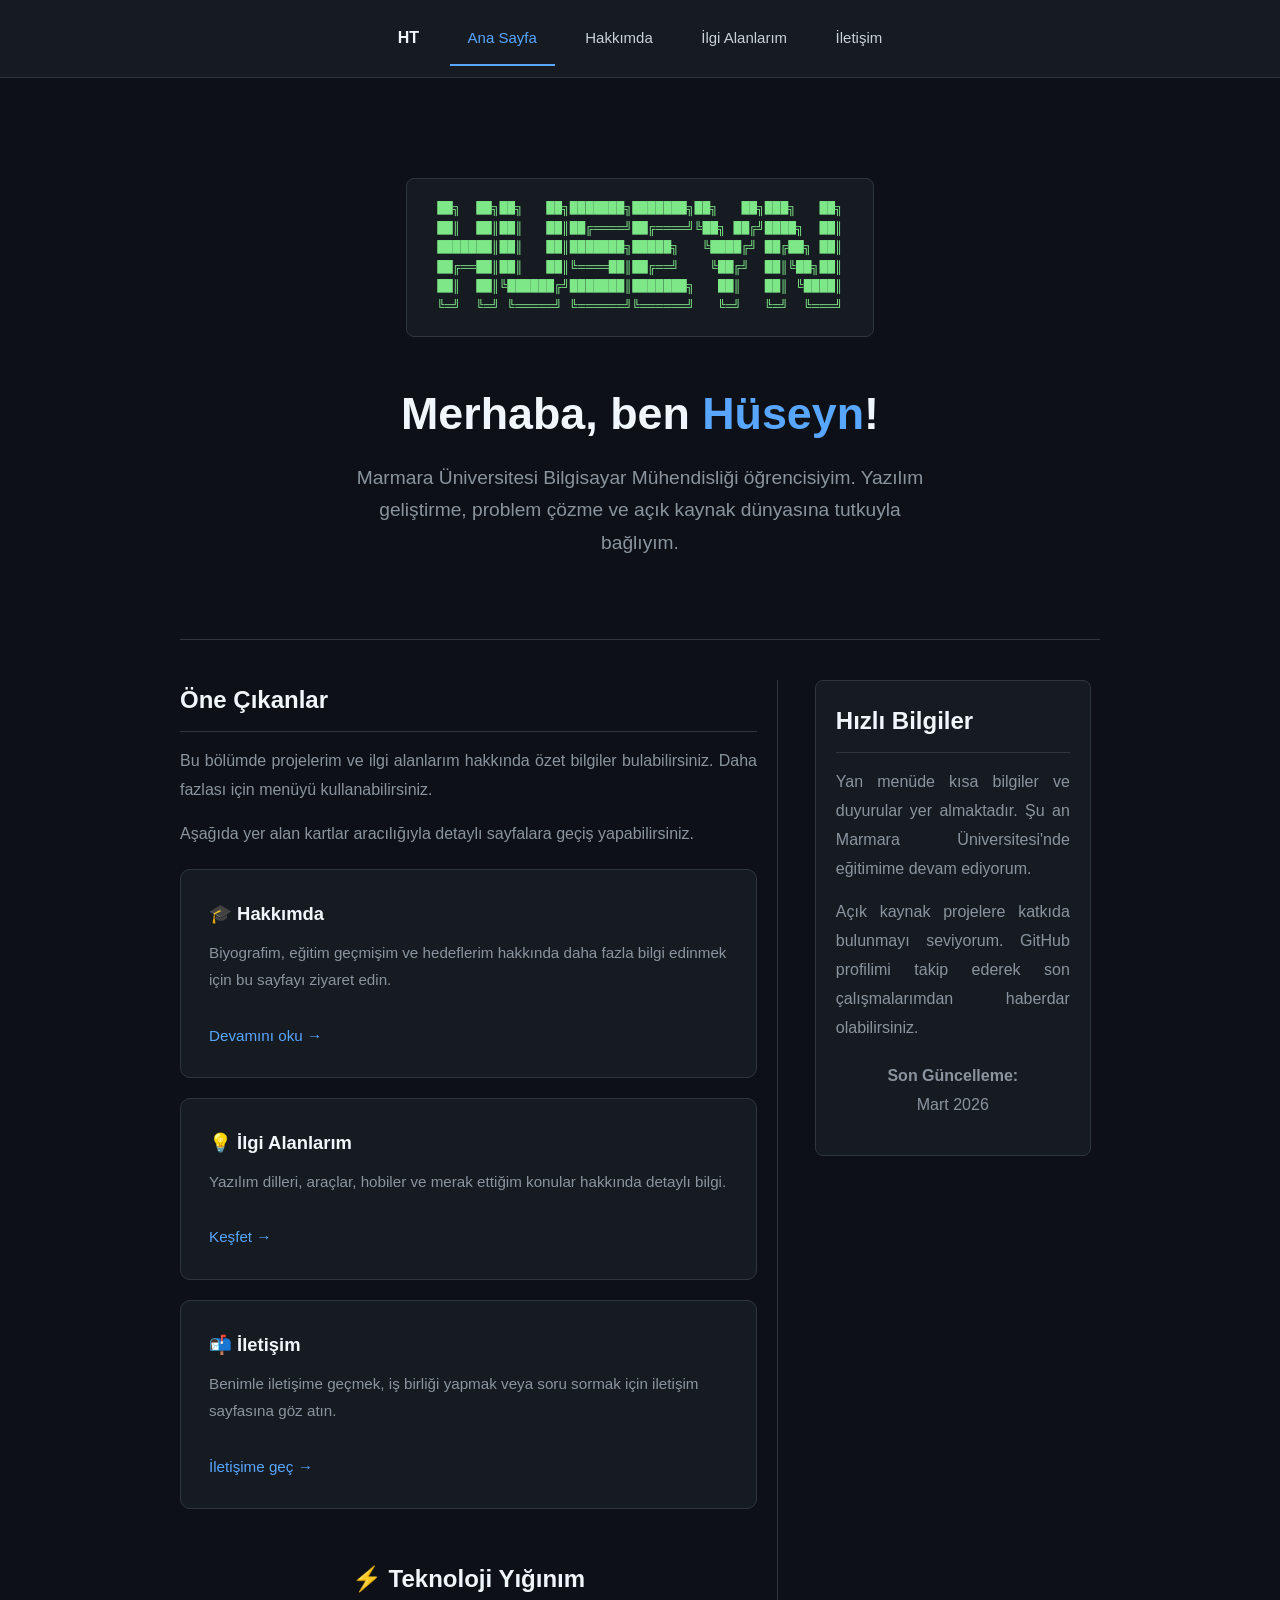
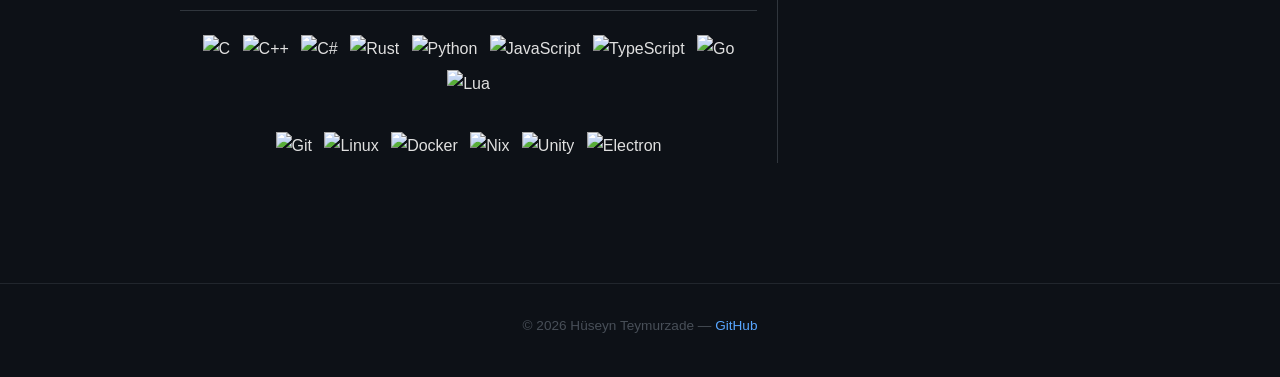
==== index.html @ a63c3ad6 "footbar added to portfolio" ====
<!DOCTYPE html>
<html lang="tr">
<head>
    <meta charset="UTF-8">
    <meta name="viewport" content="width=device-width, initial-scale=1.0">
    <title>Hüseyn Teymurzade - Ana Sayfa</title>
    <link rel="stylesheet" href="style.css">
</head>
<body>

    <!-- NAVİGASYON -->
    <nav>
        <ul>
            <li><a href="index.html">HT</a></li>
            <li><a href="index.html" class="active">Ana Sayfa</a></li>
            <li><a href="about.html">Hakkımda</a></li>
            <li><a href="interests.html">İlgi Alanlarım</a></li>
            <li><a href="contact.html">İletişim</a></li>
        </ul>
    </nav>

    <div class="container">

        <!-- HEADER (Hero Bölümü) -->
        <header class="hero">
            <pre><code>██╗  ██╗██╗   ██╗███████╗███████╗██╗   ██╗███╗   ██╗
██║  ██║██║   ██║██╔════╝██╔════╝╚██╗ ██╔╝████╗  ██║
███████║██║   ██║███████╗█████╗   ╚████╔╝ ██╔██╗ ██║
██╔══██║██║   ██║╚════██║██╔══╝    ╚██╔╝  ██║╚██╗██║
██║  ██║╚██████╔╝███████║███████╗   ██║   ██║ ╚████║
╚═╝  ╚═╝ ╚═════╝ ╚══════╝╚══════╝   ╚═╝   ╚═╝  ╚═══╝</code></pre>

            <h1>Merhaba, ben <span>Hüseyn</span>!</h1>
            <p>Marmara Üniversitesi Bilgisayar Mühendisliği öğrencisiyim. Yazılım geliştirme, problem çözme ve açık kaynak dünyasına tutkuyla bağlıyım.</p>
        </header>

        <!-- İKİ SÜTUNLU DÜZEN (Ödev Gereksinimi) -->
        <div class="content-wrapper">
            
            <!-- SOL SÜTUN: Ana İçerik -->
            <main class="main-content">
                <h2>Öne Çıkanlar</h2>
                <p>Bu bölümde projelerim ve ilgi alanlarım hakkında özet bilgiler bulabilirsiniz. Daha fazlası için menüyü kullanabilirsiniz.</p>
                <p>Aşağıda yer alan kartlar aracılığıyla detaylı sayfalara geçiş yapabilirsiniz.</p>

                <!-- KARTLAR -->
                <section class="cards">
                    <div class="card">
                        <h3>🎓 Hakkımda</h3>
                        <p>Biyografim, eğitim geçmişim ve hedeflerim hakkında daha fazla bilgi edinmek için bu sayfayı ziyaret edin.</p>
                        <a href="about.html">Devamını oku &rarr;</a>
                    </div>
                    <div class="card">
                        <h3>💡 İlgi Alanlarım</h3>
                        <p>Yazılım dilleri, araçlar, hobiler ve merak ettiğim konular hakkında detaylı bilgi.</p>
                        <a href="interests.html">Keşfet &rarr;</a>
                    </div>
                    <div class="card">
                        <h3>📬 İletişim</h3>
                        <p>Benimle iletişime geçmek, iş birliği yapmak veya soru sormak için iletişim sayfasına göz atın.</p>
                        <a href="contact.html">İletişime geç &rarr;</a>
                    </div>
                </section>

                <!-- TEKNOLOJİ BADGE'LERİ -->
                <section class="badges">
                    <h2>⚡ Teknoloji Yığınım</h2>
                    <img src="https://img.shields.io/badge/C-00599C?style=for-the-badge&logo=c&logoColor=white" alt="C">
                    <img src="https://img.shields.io/badge/C%2B%2B-00599C?style=for-the-badge&logo=c%2B%2B&logoColor=white" alt="C++">
                    <img src="https://img.shields.io/badge/C%23-239120?style=for-the-badge&logo=c-sharp&logoColor=white" alt="C#">
                    <img src="https://img.shields.io/badge/Rust-000000?style=for-the-badge&logo=rust&logoColor=white" alt="Rust">
                    <img src="https://img.shields.io/badge/Python-FFD43B?style=for-the-badge&logo=python&logoColor=blue" alt="Python">
                    <img src="https://img.shields.io/badge/JavaScript-F7DF1E?style=for-the-badge&logo=javascript&logoColor=black" alt="JavaScript">
                    <img src="https://img.shields.io/badge/TypeScript-007ACC?style=for-the-badge&logo=typescript&logoColor=white" alt="TypeScript">
                    <img src="https://img.shields.io/badge/Go-00ADD8?style=for-the-badge&logo=go&logoColor=white" alt="Go">
                    <img src="https://img.shields.io/badge/Lua-2C2D72?style=for-the-badge&logo=lua&logoColor=white" alt="Lua">
                    <br><br>
                    <img src="https://img.shields.io/badge/GIT-E44C30?style=for-the-badge&logo=git&logoColor=white" alt="Git">
                    <img src="https://img.shields.io/badge/Linux-FCC624?style=for-the-badge&logo=linux&logoColor=black" alt="Linux">
                    <img src="https://img.shields.io/badge/Docker-2496ED?style=for-the-badge&logo=docker&logoColor=white" alt="Docker">
                    <img src="https://img.shields.io/badge/Nix-5277C3?style=for-the-badge&logo=nixos&logoColor=white" alt="Nix">
                    <img src="https://img.shields.io/badge/Unity-100000?style=for-the-badge&logo=unity&logoColor=white" alt="Unity">
                    <img src="https://img.shields.io/badge/Electron-2B2E3A?style=for-the-badge&logo=electron&logoColor=9FEAF9" alt="Electron">
                </section>
            </main>
            
            <!-- SAĞ SÜTUN: Yan Bilgi (Ödev Gereksinimi) -->
            <aside class="sidebar">
                <h2>Hızlı Bilgiler</h2>
                <p>
                    Yan menüde kısa bilgiler ve duyurular yer almaktadır.
                    Şu an Marmara Üniversitesi'nde eğitimime devam ediyorum.
                </p>
                <p>
                    Açık kaynak projelere katkıda bulunmayı seviyorum.
                    GitHub profilimi takip ederek son çalışmalarımdan haberdar olabilirsiniz.
                </p>
                <div style="margin-top: 20px; text-align: center;">
                   <p style="text-align: center;"><b>Son Güncelleme:</b><br>Mart 2026</p>
                </div>
            </aside>

        </div>

    </div>

    <!-- FOOTER -->
    <footer>
        <p>&copy; 2026 Hüseyn Teymurzade &mdash;
            <a href="https://github.com/flearlyly" target="_blank">GitHub</a>
        </p>
    </footer>

</body>
</html>
---- style.css ----
/* Genel Stil Sıfırlama */
* {
    margin: 0;
    padding: 0;
    box-sizing: border-box;
}

body {
    font-family: -apple-system, BlinkMacSystemFont, "Segoe UI", Helvetica, Arial, sans-serif;
    line-height: 1.7;
    color: #e0e0e0;
    background-color: #0d1117;
    min-height: 100vh;
}

/* --- ÖDEV GEREKSİNİMLERİ --- */

/* Grup Seçici (En az 1 adet) */
h1, h2, p {
    margin-bottom: 10px; /* Ortak margin değeri */
}

/* --- NAVİGASYON --- */
/* Hiyerarşik Seçici (En az 2 adet isteniyor, bu birincisi: nav içindeki a) */
nav {
    background-color: #161b22;
    border-bottom: 1px solid #30363d;
    padding: 0 40px;
    position: sticky;
    top: 0;
    z-index: 100;
    text-align: center; /* Menüyü ortalamak için */
}

/* Navigasyon listesi - Yatay yapmak için display: inline-block kullanıyoruz */
nav ul {
    list-style: none;
    max-width: 960px;
    margin: 0 auto;
    /* Flex yerine display: block/inline-block mantığı */
    display: block;
    padding: 10px 0;
}

nav ul li {
    /* İstenen özellik: display: inline-block */
    display: inline-block;
    margin: 0 4px; /* Flex gap yerine margin */
    vertical-align: middle;
}

nav ul li a {
    display: block;
    padding: 14px 18px;
    color: #c9d1d9;
    text-decoration: none;
    font-size: 15px;
    font-weight: 500;
    border-bottom: 2px solid transparent;
    transition: color 0.2s, border-color 0.2s; /* Hover efekti için geçiş */
}

/* Hover Efekti (İstenen özellik) */
nav ul li a:hover {
    color: #58a6ff;
    /* İsteğe bağlı görsel iyileştirme */
    background-color: rgba(88, 166, 255, 0.1); 
    border-radius: 6px;
}

nav ul li a.active {
    color: #58a6ff;
    border-bottom-color: #58a6ff;
}

/* İlk eleman için özel stil (HT logosu gibi) */
nav ul li:first-child a {
    font-weight: 700;
    font-size: 16px;
    color: #f0f6fc;
}

/* --- SAYFA DÜZENİ (LAYOUT) --- */
.container {
    max-width: 960px;
    margin: 0 auto;
    padding: 40px 20px 60px;
}

/* HEADER (Hero Bölümü) */
/* Hiyerarşik Seçici #2: header içindeki h1 */
header.hero {
    text-align: center;
    padding: 60px 0 50px;
    border-bottom: 1px solid #30363d;
    margin-bottom: 40px;
}

header.hero h1 {
    font-size: 2.8em;
    color: #f0f6fc;
    margin-bottom: 10px;
}

header.hero h1 span { color: #58a6ff; }

header.hero p {
    font-size: 1.2em;
    color: #8b949e;
    max-width: 600px;
    margin: 0 auto 30px;
}

header.hero pre {
    display: inline-block;
    background-color: #161b22;
    border: 1px solid #30363d;
    border-radius: 8px;
    padding: 20px 30px;
    font-family: ui-monospace, SFMono-Regular, "SF Mono", Menlo, Consolas, monospace;
    font-size: 13px;
    line-height: 1.5;
    color: #7ee787;
    text-align: left;
    margin-bottom: 30px;
    overflow-x: auto;
    max-width: 100%;
}

/* --- İKİ SÜTUNLU YAPI (Main & Sidebar) --- */
.content-wrapper {
    /* Sütunları sarmalayan alan */
    font-size: 0; /* Inline-block boşluk sorununu çözmek için (isteğe bağlı) */
    text-align: left; /* Sütunları sola hizala */
}

/* Sol Sütun: İçerik */
.main-content {
    display: inline-block;
    vertical-align: top;
    width: 65%; /* Genişlik */
    padding-right: 20px;
    box-sizing: border-box;
    font-size: 1rem; /* Font boyutunu geri getir */
    border-right: 1px solid #30363d; /* Görsel ayrım */
}

/* Sağ Sütun: Yan Menü/Bilgi */
.sidebar {
    display: inline-block;
    vertical-align: top;
    width: 30%; /* Genişlik */
    margin-left: 4%; /* Arada boşluk */
    box-sizing: border-box;
    font-size: 1rem; /* Font boyutunu geri getir */
    background-color: #161b22;
    padding: 20px;
    border-radius: 8px;
    border: 1px solid #30363d;
}

/* Sütun içi Metin Düzenlemeleri (En az 3 özellik: font-size, color, line-height, text-align) */
.main-content p, .sidebar p {
    font-size: 16px;
    color: #8b949e;
    line-height: 1.8;
    text-align: justify;
    margin-bottom: 15px;
}

.main-content h2, .sidebar h2 {
    color: #f0f6fc;
    margin-bottom: 15px;
    border-bottom: 1px solid #30363d;
    padding-bottom: 10px;
}

/* Responsive: Mobilde alt alta geçsinler */
@media (max-width: 768px) {
    .main-content, .sidebar {
        display: block;
        width: 100%;
        margin: 0;
        padding: 0;
        border: none;
    }
    .sidebar {
        margin-top: 40px;
    }
}

/* --- KARTLAR (Eski tasarımın korunması için) --- */
.cards {
    display: grid;
    grid-template-columns: repeat(auto-fit, minmax(280px, 1fr));
    gap: 20px;
    margin-top: 20px;
}

.card {
    background-color: #161b22;
    border: 1px solid #30363d;
    border-radius: 10px;
    padding: 28px;
    transition: border-color 0.2s, transform 0.2s;
}

.card:hover {
    border-color: #58a6ff;
    transform: translateY(-3px);
}

.card h3 {
    color: #f0f6fc;
    margin-bottom: 10px;
    font-size: 1.15em;
}

/* Hiyerarşik Seçici örneği: .card içindeki p */
.card p {
    color: #8b949e;
    font-size: 0.95em;
    text-align: left; /* Yukarıdaki genel p stilini ezmek gerekebilir */
}

.card a {
    display: inline-block;
    margin-top: 14px;
    color: #58a6ff;
    text-decoration: none;
    font-weight: 500;
    font-size: 0.95em;
}

.card a:hover { text-decoration: underline; }

/* --- BADGE'LER --- */
.badges {
    text-align: center;
    margin-top: 50px;
}

.badges h2 {
    color: #f0f6fc;
    margin-bottom: 20px;
    font-size: 1.5em;
}

.badges img { margin: 4px; }

/* --- FOOTER --- */
footer {
    text-align: center;
    padding: 30px 20px;
    color: #484f58;
    font-size: 0.85em;
    border-top: 1px solid #21262d;
    margin-top: 60px;
}

footer a { color: #58a6ff; text-decoration: none; }
footer a:hover { text-decoration: underline; }

/* --- ABOUT PAGE STYLES --- */
.subtitle {
    color: #8b949e;
    font-size: 1.1em;
    margin-bottom: 40px;
    text-align: center;
}
.bio {
    background-color: #161b22;
    border: 1px solid #30363d;
    border-radius: 10px;
    padding: 32px;
    margin-bottom: 36px;
}
.bio p {
    margin-bottom: 18px;
    font-size: 1.02em;
    color: #c9d1d9;
}
.bio p:last-child { margin-bottom: 0; }
blockquote {
    border-left: 4px solid #58a6ff;
    background-color: #161b22;
    border-radius: 0 10px 10px 0;
    padding: 24px 28px;
    margin: 36px 0;
    font-style: italic;
    color: #8b949e;
    font-size: 1.05em;
}
blockquote footer {
    margin-top: 12px;
    font-style: normal;
    font-size: 0.9em;
    color: #58a6ff;
    border: none;
    padding: 0;
    text-align: left;
}
.timeline-section h2 {
    color: #f0f6fc;
    font-size: 1.5em;
    margin-bottom: 24px;
    padding-bottom: 10px;
    border-bottom: 1px solid #21262d;
}
.timeline {
    position: relative;
    padding-left: 30px;
}
.timeline::before {
    content: "";
    position: absolute;
    left: 8px;
    top: 4px;
    bottom: 4px;
    width: 2px;
    background-color: #30363d;
}
.timeline-item {
    position: relative;
    margin-bottom: 30px;
}
.timeline-item::before {
    content: "";
    position: absolute;
    left: -26px;
    top: 6px;
    width: 12px;
    height: 12px;
    border-radius: 50%;
    background-color: #58a6ff;
    border: 2px solid #0d1117;
}
.timeline-item h3 {
    color: #f0f6fc;
    font-size: 1.1em;
    margin-bottom: 4px;
}
.timeline-item .date {
    display: inline-block;
    padding: 2px 8px;
    background-color: #1f2428;
    color: #8b949e;
    font-size: 0.85em;
    border-radius: 12px;
    margin-bottom: 8px;
    border: 1px solid #30363d;
}
.timeline-item p {
    color: #c9d1d9;
    font-size: 0.95em;
}

/* --- INTERESTS PAGE STYLES --- */
.section {
    background-color: #161b22;
    border: 1px solid #30363d;
    border-radius: 10px;
    padding: 28px 32px;
    margin-bottom: 28px;
}
.section h2 {
    color: #f0f6fc;
    font-size: 1.35em;
    margin-bottom: 18px;
    padding-bottom: 10px;
    border-bottom: 1px solid #21262d;
}
.section ul {
    list-style: none;
    padding-left: 0;
}
.section ul li {
    padding: 6px 0;
    color: #c9d1d9;
    font-size: 0.98em;
}
.section ul li::before {
    content: "▸ ";
    color: #58a6ff;
    font-weight: bold;
}
.section ol {
    padding-left: 22px;
    color: #c9d1d9;
}
.section ol li {
    padding: 6px 0;
    font-size: 0.98em;
}
.section ol li::marker {
    color: #58a6ff;
    font-weight: bold;
}
.section dl {
    padding-left: 0;
}
.section dt {
    color: #58a6ff;
    font-weight: 700;
    font-size: 1.02em;
    margin-top: 16px;
    margin-bottom: 4px;
}
.section dt:first-child { margin-top: 0; }
.section dd {
    color: #8b949e;
    padding-left: 18px;
    margin-bottom: 4px;
    font-size: 0.95em;
}
.grid-2 {
    display: grid;
    grid-template-columns: 1fr 1fr;
    gap: 28px;
}
@media (max-width: 640px) {
    .grid-2 { grid-template-columns: 1fr; }
}

/* --- CONTACT PAGE STYLES --- */
.contact-grid {
    display: grid;
    grid-template-columns: repeat(auto-fit, minmax(280px, 1fr));
    gap: 20px;
    margin-bottom: 40px;
}
.contact-card {
    background-color: #161b22;
    border: 1px solid #30363d;
    border-radius: 10px;
    padding: 28px;
    text-align: center;
    transition: border-color 0.2s, transform 0.2s;
}
.contact-card:hover {
    border-color: #58a6ff;
    transform: translateY(-3px);
}
.contact-card .icon {
    font-size: 2.2em;
    margin-bottom: 14px;
}
.contact-card h3 {
    color: #f0f6fc;
    font-size: 1.1em;
    margin-bottom: 8px;
}
.contact-card p {
    color: #8b949e;
    font-size: 0.92em;
    margin-bottom: 14px;
}
.contact-card a.btn {
    display: inline-block;
    padding: 8px 20px;
    background-color: #21262d;
    color: #58a6ff;
    text-decoration: none;
    border-radius: 6px;
    font-size: 0.92em;
    font-weight: 500;
    border: 1px solid #30363d;
    transition: background-color 0.2s, border-color 0.2s;
}
.contact-card a.btn:hover {
    background-color: #30363d;
    border-color: #58a6ff;
}
.social-section {
    background-color: #161b22;
    border: 1px solid #30363d;
    border-radius: 10px;
    padding: 32px;
    text-align: center;
}
.social-section h2 {
    color: #f0f6fc;
    font-size: 1.35em;
    margin-bottom: 20px;
}
.social-links {
    display: flex;
    flex-wrap: wrap;
    justify-content: center;
    gap: 14px;
}
.social-links a {
    display: inline-flex;
    align-items: center;
    gap: 8px;
    padding: 10px 22px;
    background-color: #21262d;
    color: #c9d1d9;
    text-decoration: none;
    border-radius: 6px;
    font-size: 0.95em;
    border: 1px solid #30363d;
    transition: all 0.2s ease;
}
.social-links a:hover {
    background-color: #30363d;
    color: #58a6ff;
    border-color: #58a6ff;
    transform: translateY(-2px);
}
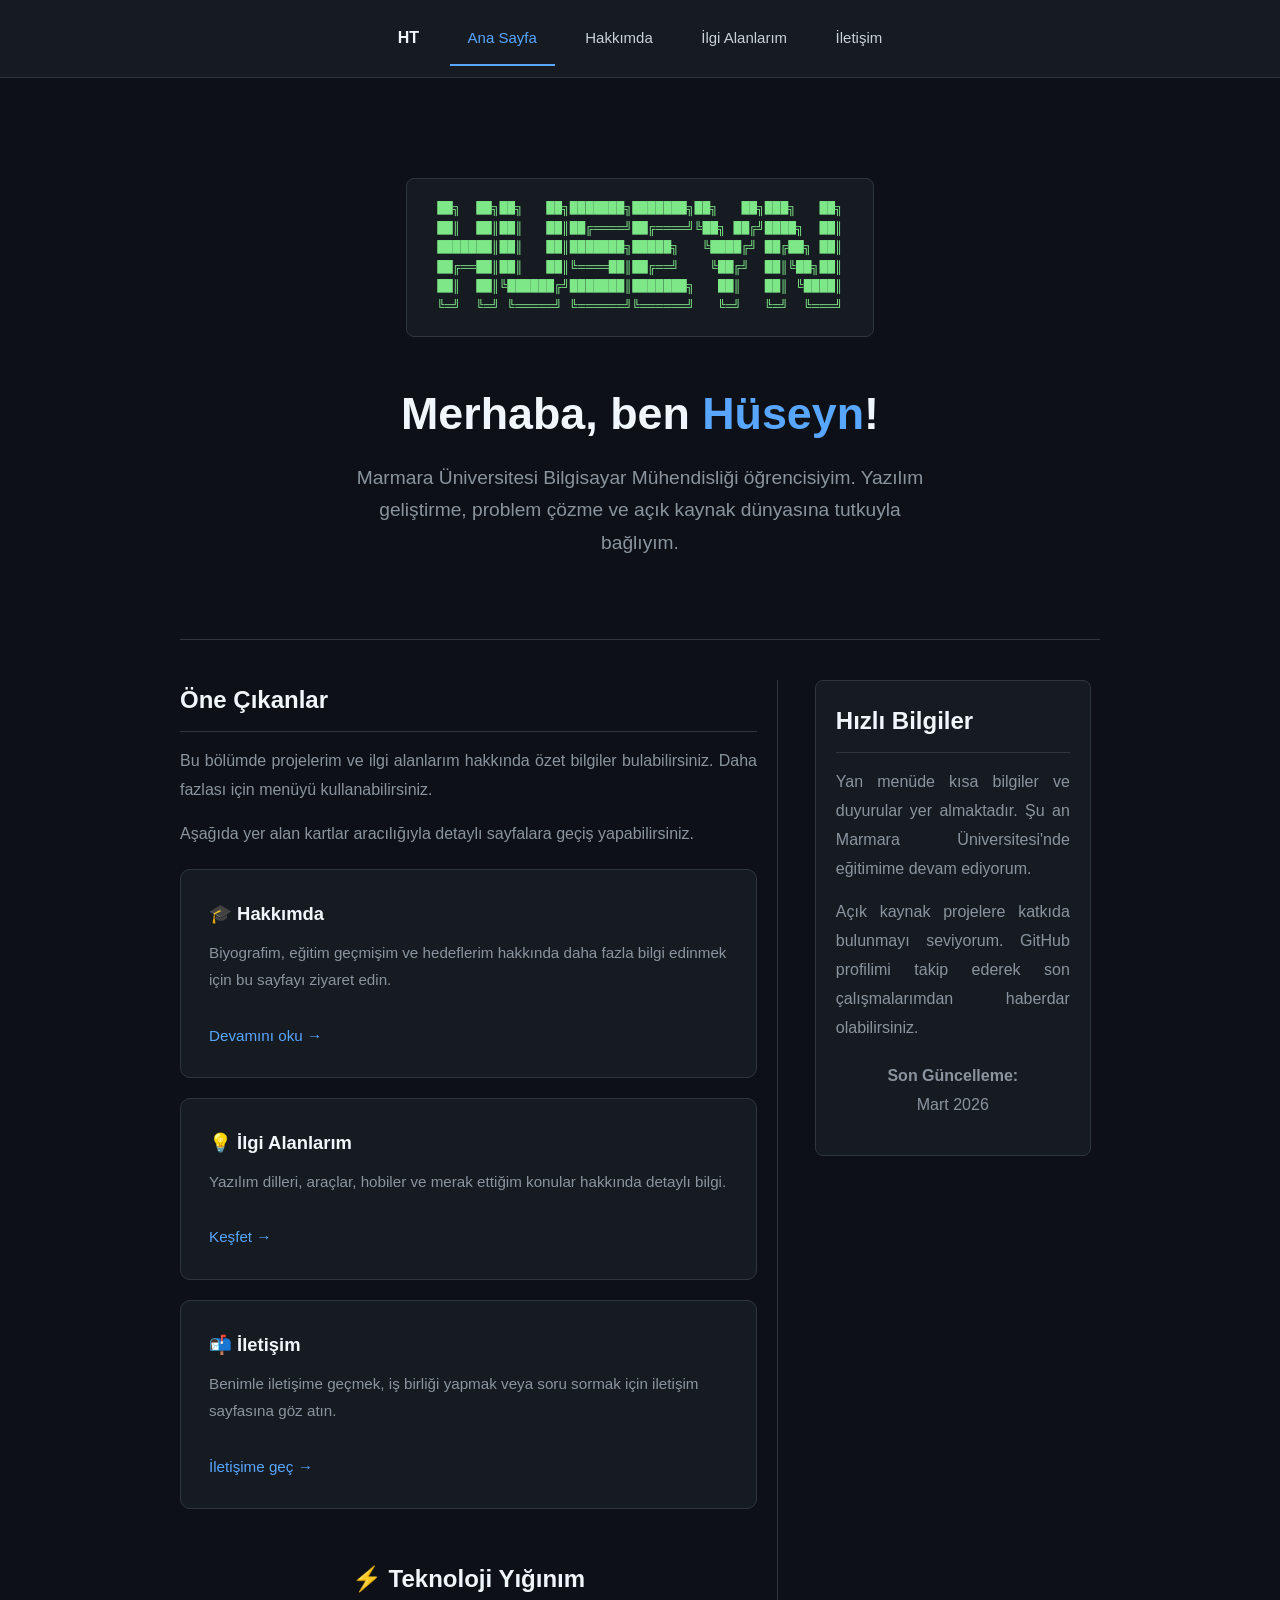
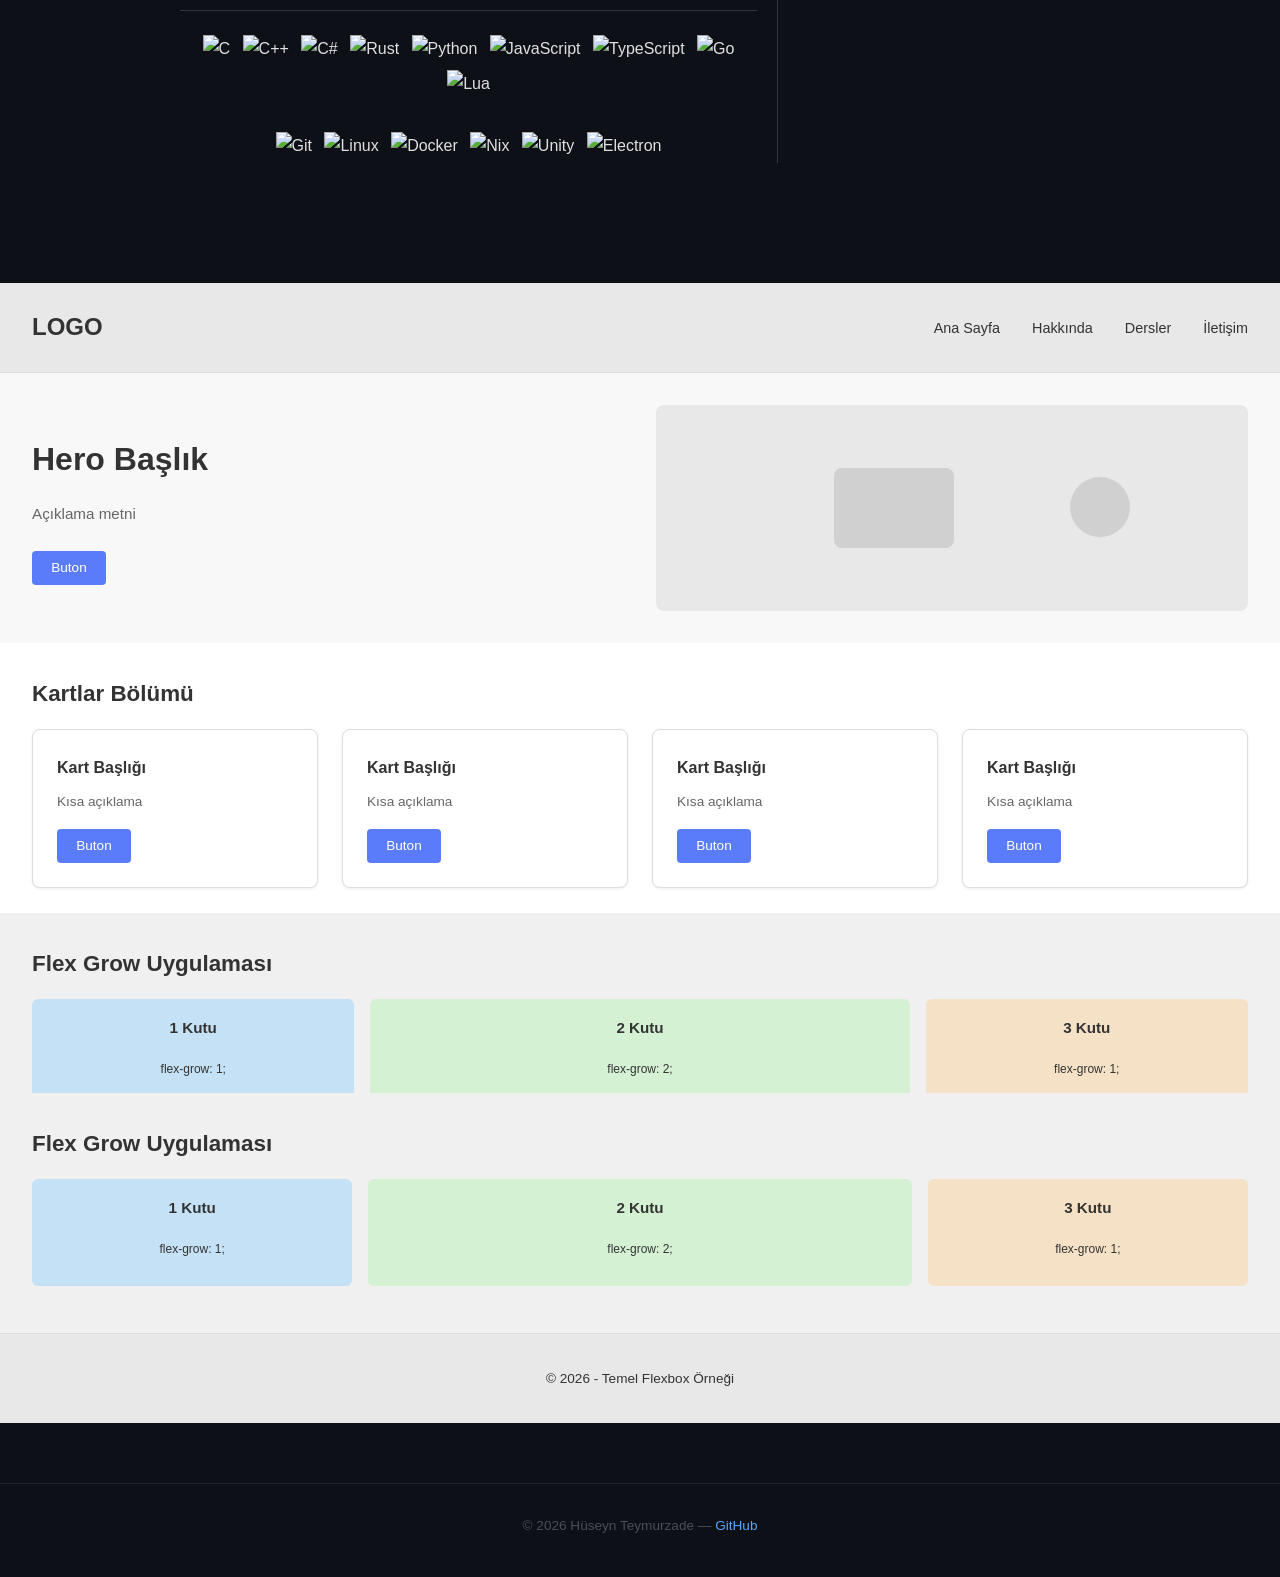
==== commit 0467900e: "update" ====
--- a/index.html
+++ b/index.html
@@ -104,6 +104,115 @@
 
     </div>
 
+    <!-- FLEXBOX LAB SECTION -->
+    <section class="flexbox-lab-wrapper">
+        <!-- Navbar -->
+        <nav class="flexbox-navbar">
+            <div class="flexbox-logo">LOGO</div>
+            <div class="flexbox-nav-links">
+                <a href="#home">Ana Sayfa</a>
+                <a href="#about">Hakkında</a>
+                <a href="#courses">Dersler</a>
+                <a href="#contact">İletişim</a>
+            </div>
+        </nav>
+
+        <!-- Hero Section -->
+        <section class="flexbox-hero">
+            <div class="flexbox-hero-content">
+                <h2>Hero Başlık</h2>
+                <p>Açıklama metni</p>
+                <button class="flexbox-btn">Buton</button>
+            </div>
+            <div class="flexbox-hero-image"></div>
+        </section>
+
+        <!-- Cards Section -->
+        <section class="flexbox-cards-section">
+            <h2>Kartlar Bölümü</h2>
+            <div class="flexbox-cards-container">
+                <div class="flexbox-card">
+                    <h3>Kart Başlığı</h3>
+                    <p>Kısa açıklama</p>
+                    <button class="flexbox-btn">Buton</button>
+                </div>
+                <div class="flexbox-card">
+                    <h3>Kart Başlığı</h3>
+                    <p>Kısa açıklama</p>
+                    <button class="flexbox-btn">Buton</button>
+                </div>
+                <div class="flexbox-card">
+                    <h3>Kart Başlığı</h3>
+                    <p>Kısa açıklama</p>
+                    <button class="flexbox-btn">Buton</button>
+                </div>
+                <div class="flexbox-card">
+                    <h3>Kart Başlığı</h3>
+                    <p>Kısa açıklama</p>
+                    <button class="flexbox-btn">Buton</button>
+                </div>
+            </div>
+        </section>
+
+        <!-- Flex Grow Section 1 -->
+        <section class="flexbox-grow-section">
+            <h2>Flex Grow Uygulaması</h2>
+            <div class="flexbox-grow-container">
+                <div class="flexbox-box flexbox-box-1">
+                    <div>
+                        <p>1 Kutu</p>
+                        <p class="flexbox-small-text">flex-grow: 1;</p>
+                        <button class="flexbox-btn">Buton</button>
+                    </div>
+                </div>
+                <div class="flexbox-box flexbox-box-2">
+                    <div>
+                        <p>2 Kutu</p>
+                        <p class="flexbox-small-text">flex-grow: 2;</p>
+                        <button class="flexbox-btn">Buton</button>
+                    </div>
+                </div>
+                <div class="flexbox-box flexbox-box-3">
+                    <div>
+                        <p>3 Kutu</p>
+                        <p class="flexbox-small-text">flex-grow: 1;</p>
+                        <button class="flexbox-btn">Buton</button>
+                    </div>
+                </div>
+            </div>
+        </section>
+
+        <!-- Flex Grow Section 2 -->
+        <section class="flexbox-grow-section">
+            <h2>Flex Grow Uygulaması</h2>
+            <div class="flexbox-grow-container">
+                <div class="flexbox-box flexbox-box-1">
+                    <div>
+                        <p>1 Kutu</p>
+                        <p class="flexbox-small-text">flex-grow: 1;</p>
+                    </div>
+                </div>
+                <div class="flexbox-box flexbox-box-2">
+                    <div>
+                        <p>2 Kutu</p>
+                        <p class="flexbox-small-text">flex-grow: 2;</p>
+                    </div>
+                </div>
+                <div class="flexbox-box flexbox-box-3">
+                    <div>
+                        <p>3 Kutu</p>
+                        <p class="flexbox-small-text">flex-grow: 1;</p>
+                    </div>
+                </div>
+            </div>
+        </section>
+
+        <!-- Footer -->
+        <footer class="flexbox-footer">
+            <p>© 2026 - Temel Flexbox Örneği</p>
+        </footer>
+    </section>
+
     <!-- FOOTER -->
     <footer>
         <p>&copy; 2026 Hüseyn Teymurzade &mdash;
--- a/style.css
+++ b/style.css
@@ -471,6 +471,85 @@
     background-color: #30363d;
     border-color: #58a6ff;
 }
+
+.quick-contact-section {
+    background-color: #161b22;
+    border: 1px solid #30363d;
+    border-radius: 10px;
+    padding: 28px;
+    margin-bottom: 26px;
+    text-align: center;
+}
+
+.quick-contact-section h2 {
+    color: #f0f6fc;
+    margin-bottom: 16px;
+}
+
+.quick-contact-links {
+    display: flex;
+    flex-wrap: wrap;
+    justify-content: center;
+    gap: 12px;
+}
+
+.quick-contact-links a {
+    display: inline-block;
+    padding: 10px 18px;
+    background-color: #21262d;
+    color: #c9d1d9;
+    border: 1px solid #30363d;
+    border-radius: 6px;
+    text-decoration: none;
+    transition: all 0.2s ease;
+}
+
+.quick-contact-links a:hover {
+    color: #58a6ff;
+    border-color: #58a6ff;
+    background-color: #30363d;
+}
+
+.interest-summary {
+    background-color: #161b22;
+    border: 1px solid #30363d;
+    border-radius: 10px;
+    padding: 28px;
+    margin-bottom: 26px;
+}
+
+.interest-summary h2 {
+    color: #f0f6fc;
+    margin-bottom: 14px;
+}
+
+.interest-summary ul {
+    padding-left: 22px;
+    margin-bottom: 16px;
+}
+
+.interest-summary li {
+    color: #c9d1d9;
+    margin-bottom: 8px;
+}
+
+.interest-summary .btn {
+    display: inline-block;
+    padding: 10px 20px;
+    background-color: #21262d;
+    color: #58a6ff;
+    border: 1px solid #30363d;
+    border-radius: 6px;
+    text-decoration: none;
+    font-weight: 500;
+    transition: background-color 0.2s, border-color 0.2s;
+}
+
+.interest-summary .btn:hover {
+    background-color: #30363d;
+    border-color: #58a6ff;
+}
+
 .social-section {
     background-color: #161b22;
     border: 1px solid #30363d;
@@ -508,3 +587,432 @@
     border-color: #58a6ff;
     transform: translateY(-2px);
 }
+
+/* --- İLETİŞİM FORMU --- */
+
+.contact-container {
+    width: 90%;
+    max-width: 600px;
+    margin: 48px auto 0;
+    padding: 34px;
+    border: 1px solid #30363d;
+    border-radius: 14px;
+    background: linear-gradient(180deg, #161b22 0%, #11161d 100%);
+    box-shadow: 0 20px 45px rgba(0, 0, 0, 0.22);
+}
+
+.contact-container h2 {
+    text-align: center;
+    margin-bottom: 10px;
+    color: #f0f6fc;
+}
+
+.contact-form-intro {
+    text-align: center;
+    color: #8b949e;
+    margin-bottom: 26px;
+}
+
+.contact-container form {
+    display: block;
+}
+
+.contact-container label {
+    display: block;
+    margin-bottom: 8px;
+    color: #c9d1d9;
+    font-weight: 600;
+}
+
+.contact-container input,
+.contact-container select,
+.contact-container textarea {
+    width: 100%;
+    padding: 12px 14px;
+    margin-bottom: 20px;
+    background-color: #0d1117;
+    border: 1px solid #30363d;
+    border-radius: 8px;
+    color: #c9d1d9;
+    font-size: 16px;
+    font-family: inherit;
+}
+
+.contact-container input:focus,
+.contact-container select:focus,
+.contact-container textarea:focus {
+    outline: none;
+    border-color: #58a6ff;
+    box-shadow: 0 0 0 3px rgba(88, 166, 255, 0.15);
+}
+
+.contact-container input::placeholder,
+.contact-container textarea::placeholder {
+    color: #6e7681;
+}
+
+.contact-container textarea {
+    min-height: 150px;
+    resize: vertical;
+}
+
+.option-box {
+    background-color: #1b2129;
+    border: 1px solid #30363d;
+    border-radius: 10px;
+    padding: 16px 18px;
+    margin-bottom: 20px;
+}
+
+.option-item {
+    display: flex;
+    align-items: center;
+    gap: 10px;
+    margin-bottom: 12px;
+    color: #c9d1d9;
+    font-weight: 400;
+    cursor: pointer;
+}
+
+.option-item:last-child {
+    margin-bottom: 0;
+}
+
+.option-item input {
+    width: auto;
+    margin: 0;
+    accent-color: #58a6ff;
+}
+
+.contact-container input[type="file"] {
+    padding: 10px 12px;
+}
+
+.form-actions {
+    display: flex;
+    gap: 14px;
+    margin-top: 6px;
+}
+
+.form-actions button {
+    flex: 1;
+    border: none;
+    padding: 14px 24px;
+    border-radius: 8px;
+    font-size: 16px;
+    font-weight: 700;
+    cursor: pointer;
+    transition: transform 0.2s ease, background-color 0.2s ease, color 0.2s ease;
+}
+
+.form-actions button[type="submit"] {
+    background-color: #238636;
+    color: #ffffff;
+}
+
+.form-actions button[type="submit"]:hover {
+    background-color: #2ea043;
+    transform: translateY(-1px);
+}
+
+.form-actions button[type="reset"] {
+    background-color: #21262d;
+    color: #c9d1d9;
+}
+
+.form-actions button[type="reset"]:hover {
+    background-color: #30363d;
+    color: #f0f6fc;
+    transform: translateY(-1px);
+}
+
+@media (max-width: 640px) {
+    .contact-container {
+        width: 100%;
+        padding: 24px 18px;
+    }
+
+    .form-actions {
+        flex-direction: column;
+    }
+}
+
+/* --- FLEXBOX LAB SECTION --- */
+.flexbox-lab-wrapper {
+    display: flex;
+    flex-direction: column;
+    min-height: 100vh;
+    background-color: #f0f0f0;
+    margin-top: 60px;
+}
+
+/* Flexbox Navbar */
+.flexbox-navbar {
+    display: flex;
+    flex-direction: row;
+    height: 10vh;
+    background-color: #e8e8e8;
+    justify-content: space-between;
+    align-items: center;
+    padding: 0 2rem;
+    border-bottom: 1px solid #ddd;
+}
+
+.flexbox-logo {
+    font-size: 1.5rem;
+    font-weight: bold;
+    color: #333;
+}
+
+.flexbox-nav-links {
+    display: flex;
+    flex-direction: row;
+    gap: 2rem;
+}
+
+.flexbox-nav-links a {
+    color: #333;
+    text-decoration: none;
+    font-size: 0.9rem;
+    transition: color 0.3s ease;
+}
+
+.flexbox-nav-links a:hover {
+    color: #5b7cfa;
+}
+
+/* Flexbox Hero Section */
+.flexbox-hero {
+    display: flex;
+    flex-direction: row;
+    height: 30vh;
+    background-color: #f8f8f8;
+    justify-content: space-between;
+    align-items: stretch;
+    padding: 2rem;
+    gap: 2rem;
+}
+
+.flexbox-hero-content {
+    display: flex;
+    flex-direction: column;
+    justify-content: center;
+    flex: 1;
+}
+
+.flexbox-hero-content h2 {
+    font-size: 2rem;
+    margin-bottom: 1rem;
+    color: #333;
+    border: none;
+    padding: 0;
+}
+
+.flexbox-hero-content p {
+    font-size: 0.95rem;
+    line-height: 1.6;
+    margin-bottom: 1.5rem;
+    color: #666;
+    text-align: left;
+}
+
+.flexbox-hero-image {
+    flex: 1;
+    background-color: #e8e8e8;
+    border-radius: 8px;
+    display: flex;
+    align-items: center;
+    justify-content: center;
+    color: #aaa;
+    font-weight: bold;
+    font-size: 1rem;
+    position: relative;
+}
+
+.flexbox-hero-image::before {
+    content: "";
+    position: absolute;
+    width: 120px;
+    height: 80px;
+    background-color: #d0d0d0;
+    border-radius: 8px;
+    top: 50%;
+    left: 30%;
+    transform: translateY(-50%);
+}
+
+.flexbox-hero-image::after {
+    content: "";
+    position: absolute;
+    width: 60px;
+    height: 60px;
+    background-color: #d0d0d0;
+    border-radius: 50%;
+    top: 35%;
+    right: 20%;
+}
+
+/* Flexbox Cards Section */
+.flexbox-cards-section {
+    display: flex;
+    flex-direction: column;
+    height: 30vh;
+    background-color: #fff;
+    padding: 2rem;
+    overflow: hidden;
+}
+
+.flexbox-cards-section h2 {
+    font-size: 1.4rem;
+    margin-bottom: 1rem;
+    color: #333;
+    border: none;
+    padding: 0;
+}
+
+.flexbox-cards-container {
+    display: flex;
+    flex-direction: row;
+    flex-wrap: wrap;
+    gap: 1.5rem;
+    align-items: flex-start;
+    flex: 1;
+}
+
+.flexbox-card {
+    display: flex;
+    flex-direction: column;
+    flex: 0 1 calc(25% - 1.125rem);
+    background-color: #fff;
+    border: 1px solid #ddd;
+    border-radius: 8px;
+    padding: 1.5rem;
+    box-shadow: 0 1px 3px rgba(0, 0, 0, 0.08);
+    transition: transform 0.3s ease, box-shadow 0.3s ease;
+}
+
+.flexbox-card:hover {
+    transform: translateY(-3px);
+    box-shadow: 0 4px 8px rgba(0, 0, 0, 0.12);
+}
+
+.flexbox-card h3 {
+    font-size: 1rem;
+    margin-bottom: 0.5rem;
+    color: #333;
+}
+
+.flexbox-card p {
+    font-size: 0.85rem;
+    color: #666;
+    margin-bottom: 1rem;
+    text-align: left;
+    flex-grow: 1;
+}
+
+/* Flexbox Grow Section */
+.flexbox-grow-section {
+    display: flex;
+    flex-direction: column;
+    height: 20vh;
+    background-color: #f0f0f0;
+    padding: 2rem;
+}
+
+.flexbox-grow-section h2 {
+    font-size: 1.4rem;
+    margin-bottom: 1rem;
+    color: #333;
+    border: none;
+    padding: 0;
+}
+
+.flexbox-grow-container {
+    display: flex;
+    flex-direction: row;
+    gap: 1rem;
+    align-items: stretch;
+    flex: 1;
+}
+
+.flexbox-box {
+    display: flex;
+    flex-direction: column;
+    align-items: center;
+    justify-content: center;
+    border-radius: 6px;
+    font-weight: bold;
+    font-size: 0.95rem;
+    text-align: center;
+    padding: 1rem;
+}
+
+.flexbox-box div {
+    display: flex;
+    flex-direction: column;
+    align-items: center;
+    gap: 0.5rem;
+}
+
+.flexbox-small-text {
+    font-size: 0.75rem;
+    font-weight: normal;
+    color: inherit;
+}
+
+.flexbox-box-1 {
+    flex-grow: 1;
+    background-color: #c5e1f5;
+    color: #333;
+}
+
+.flexbox-box-2 {
+    flex-grow: 2;
+    background-color: #d4f1d4;
+    color: #333;
+}
+
+.flexbox-box-3 {
+    flex-grow: 1;
+    background-color: #f5e1c5;
+    color: #333;
+}
+
+/* Flexbox Footer */
+.flexbox-footer {
+    display: flex;
+    flex-direction: row;
+    height: 10vh;
+    background-color: #e8e8e8;
+    justify-content: center;
+    align-items: center;
+    color: #333;
+    font-size: 0.85rem;
+    border-top: 1px solid #ddd;
+}
+
+.flexbox-footer p {
+    margin: 0;
+}
+
+/* Flexbox Button Styling */
+.flexbox-btn {
+    background-color: #5b7cfa;
+    color: #fff;
+    border: none;
+    padding: 0.6rem 1.2rem;
+    border-radius: 4px;
+    cursor: pointer;
+    font-size: 0.85rem;
+    font-weight: 500;
+    transition: background-color 0.3s ease;
+    align-self: flex-start;
+}
+
+.flexbox-btn:hover {
+    background-color: #4c63d2;
+}
+
+.flexbox-btn:active {
+    transform: scale(0.98);
+}
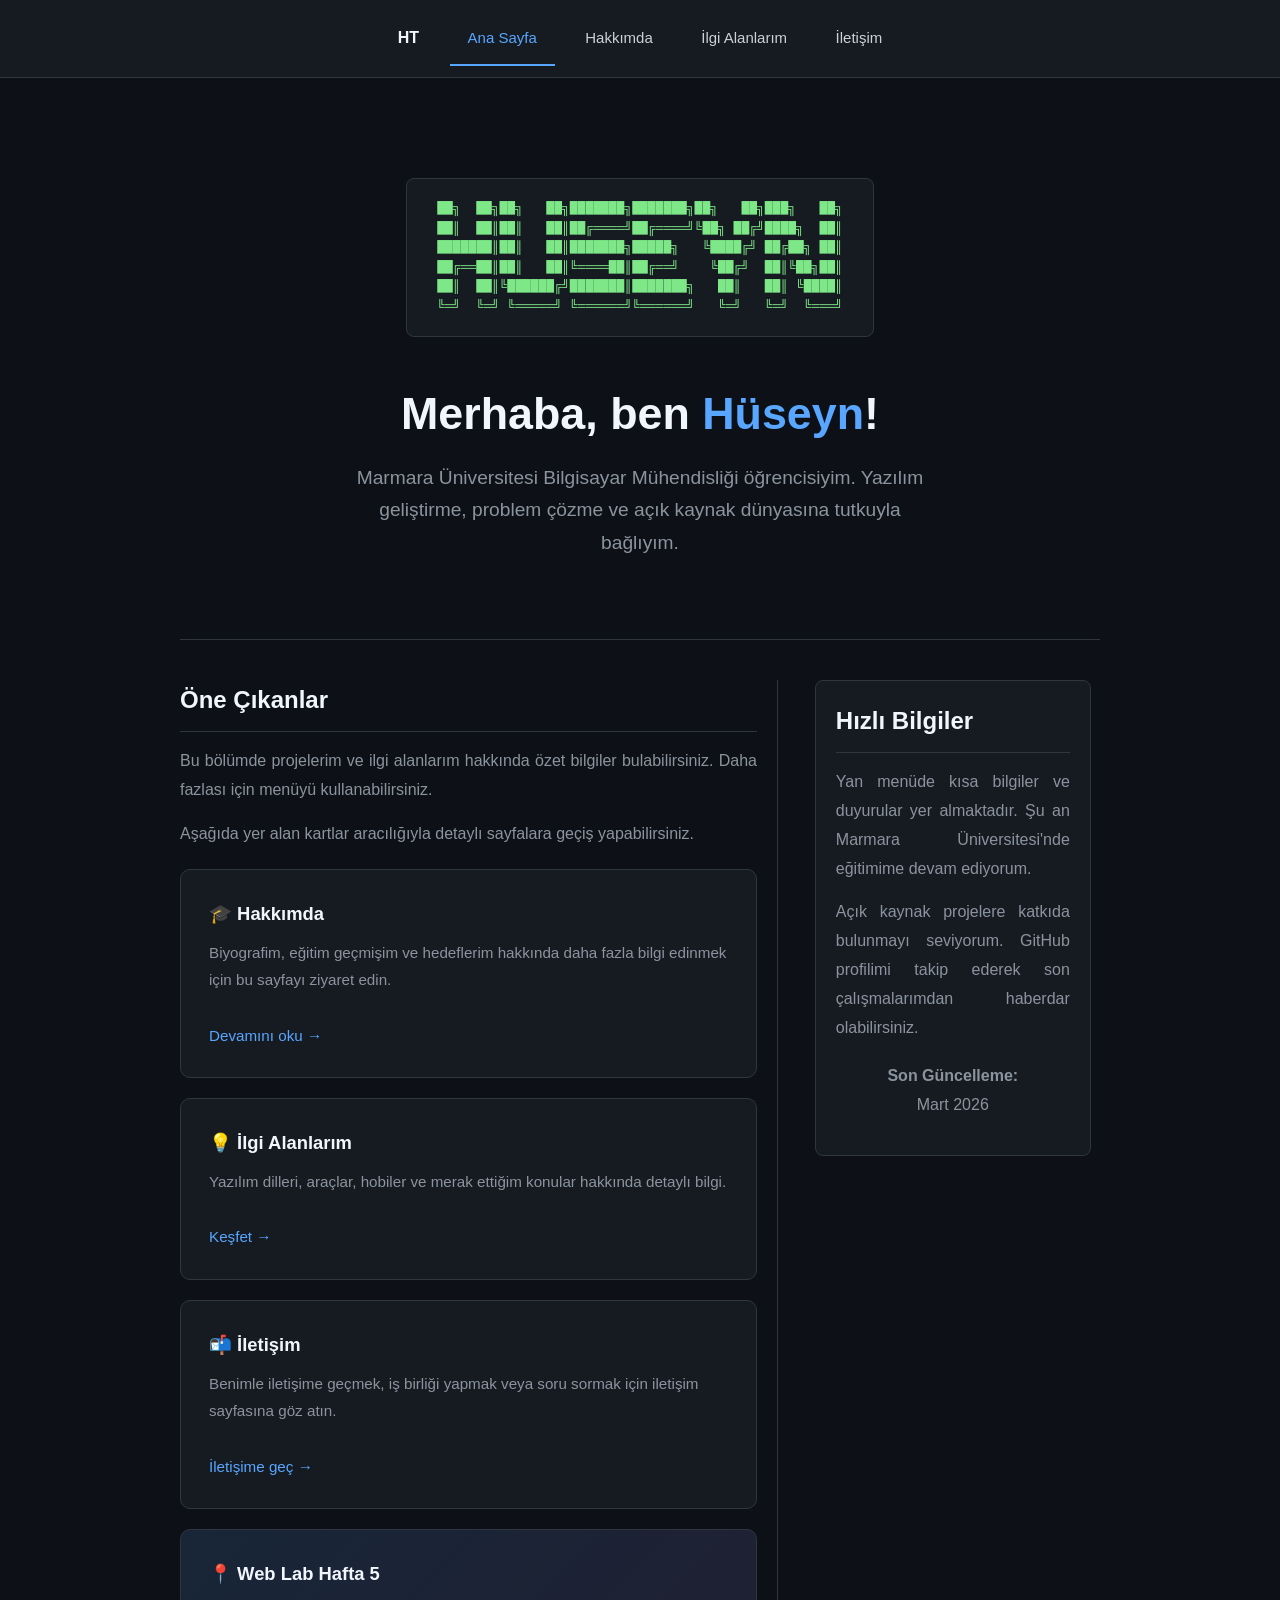
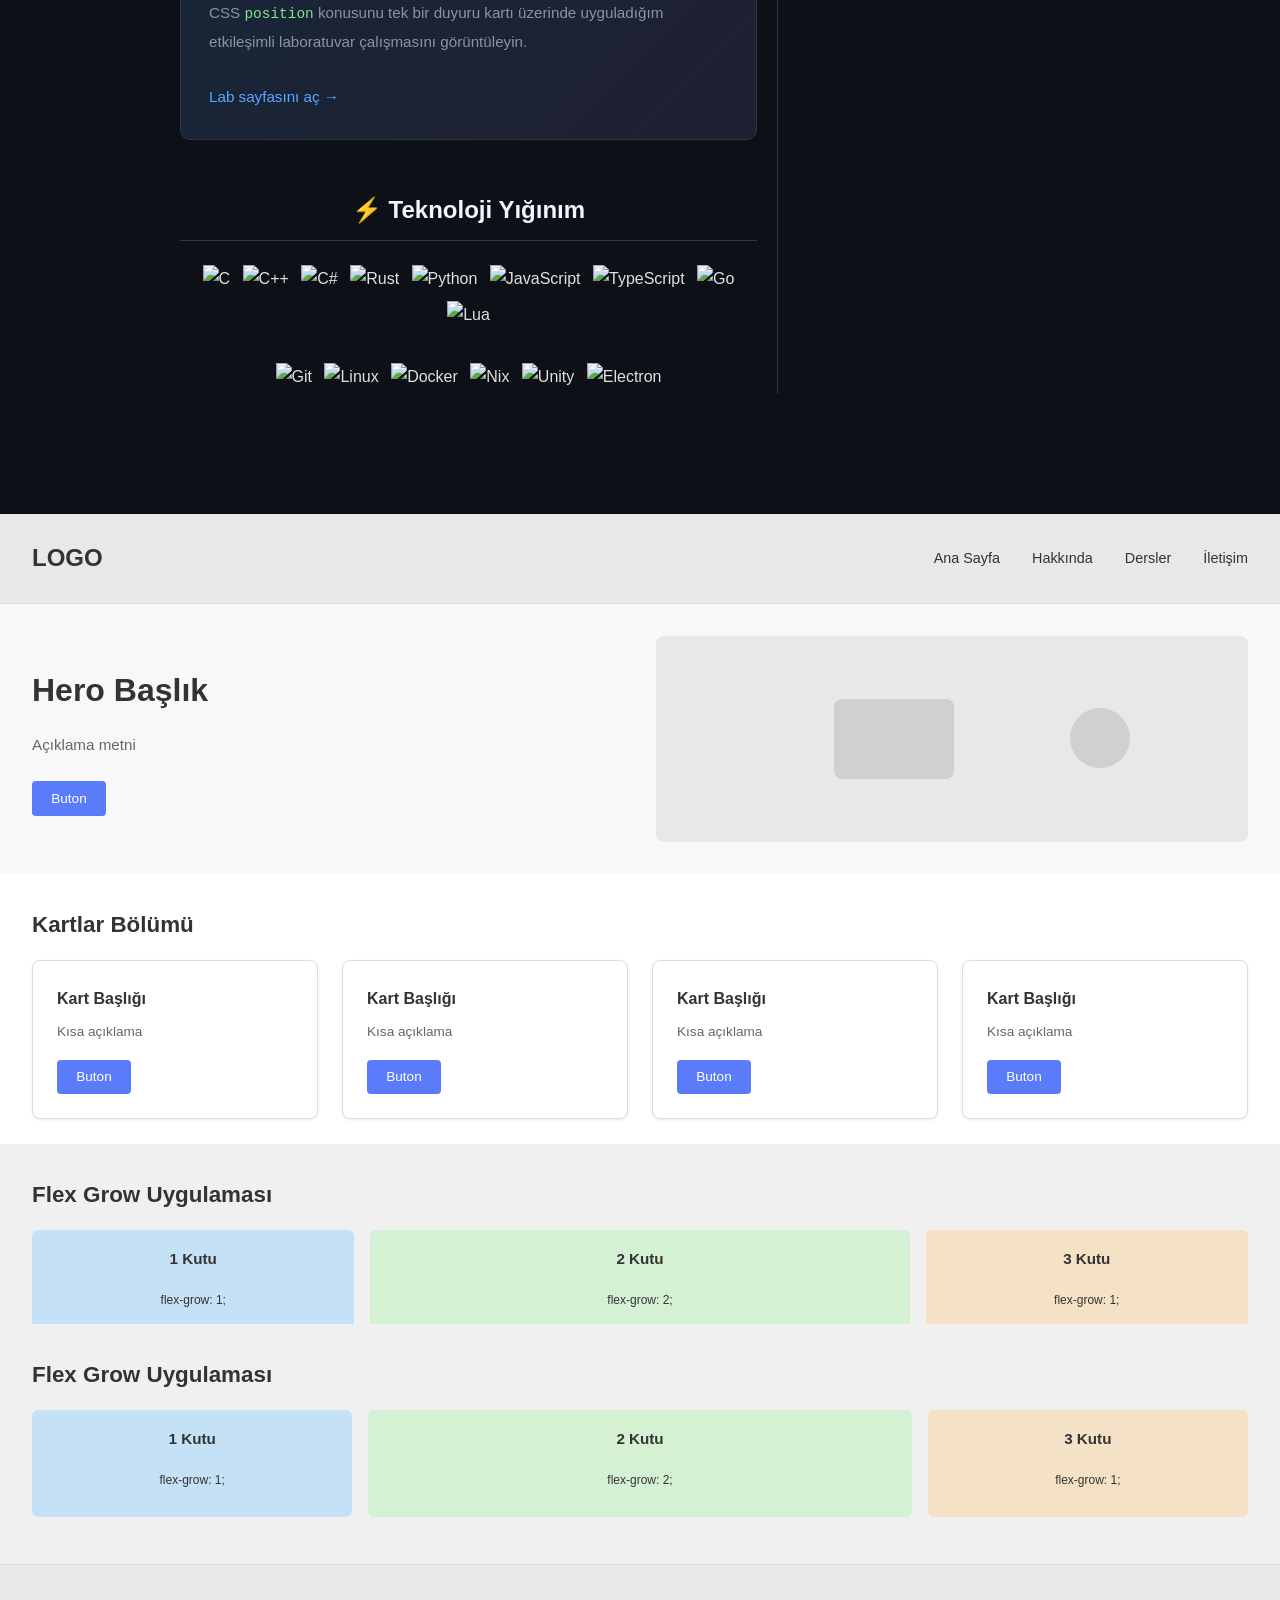
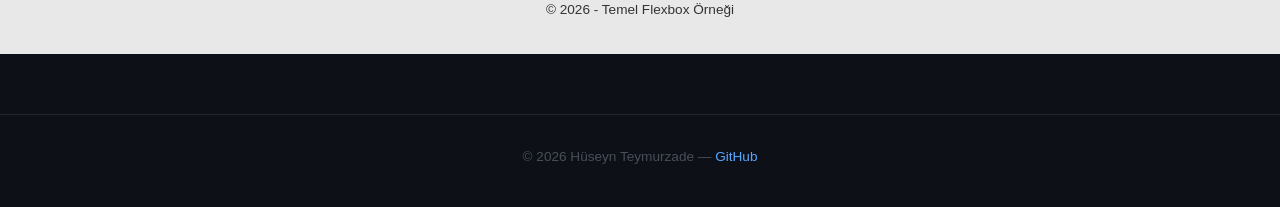
==== commit b256054b: "update" ====
--- a/index.html
+++ b/index.html
@@ -59,6 +59,11 @@
                         <h3>📬 İletişim</h3>
                         <p>Benimle iletişime geçmek, iş birliği yapmak veya soru sormak için iletişim sayfasına göz atın.</p>
                         <a href="contact.html">İletişime geç &rarr;</a>
+                    </div>
+                    <div class="card card-accent">
+                        <h3>📍 Web Lab Hafta 5</h3>
+                        <p>CSS <code>position</code> konusunu tek bir duyuru kartı üzerinde uyguladığım etkileşimli laboratuvar çalışmasını görüntüleyin.</p>
+                        <a href="lab-position.html">Lab sayfasını aç &rarr;</a>
                     </div>
                 </section>
 
@@ -221,4 +226,4 @@
     </footer>
 
 </body>
-</html>+</html>
--- a/style.css
+++ b/style.css
@@ -234,6 +234,16 @@
 
 .card a:hover { text-decoration: underline; }
 
+.card code {
+    font-family: ui-monospace, SFMono-Regular, "SF Mono", Menlo, Consolas, monospace;
+    font-size: 0.95em;
+    color: #7ee787;
+}
+
+.card-accent {
+    background: linear-gradient(135deg, rgba(88, 166, 255, 0.14), rgba(167, 139, 250, 0.12));
+}
+
 /* --- BADGE'LER --- */
 .badges {
     text-align: center;
@@ -260,6 +270,296 @@
 
 footer a { color: #58a6ff; text-decoration: none; }
 footer a:hover { text-decoration: underline; }
+
+/* --- POSITION LAB PAGE --- */
+.lab-position-body {
+    background: radial-gradient(circle at top, #1f2a44 0%, #0d1117 45%, #090c10 100%);
+    color: #f0f6fc;
+}
+
+.lab-position-page {
+    min-height: calc(100vh - 120px);
+    padding: 60px 20px 40px;
+}
+
+.lab-position-header {
+    max-width: 900px;
+    margin: 0 auto 32px;
+    text-align: center;
+}
+
+.lab-position-header h1 {
+    font-size: clamp(2rem, 4vw, 3.4rem);
+    margin-bottom: 14px;
+}
+
+.lab-position-header p {
+    max-width: 720px;
+    margin: 0 auto;
+    color: #c9d1d9;
+}
+
+.lab-position-kicker {
+    color: #8b949e;
+    text-transform: uppercase;
+    letter-spacing: 0.18em;
+    font-size: 0.82rem;
+}
+
+.lab-announcement-shell {
+    max-width: 980px;
+    margin: 0 auto;
+    padding: 24px 0 48px;
+}
+
+.lab-announcement-card {
+    position: relative;
+    overflow: hidden;
+    min-height: 520px;
+    border-radius: 32px;
+    padding: 110px 52px 56px;
+    background: linear-gradient(135deg, rgba(182, 219, 255, 0.92), rgba(213, 191, 255, 0.88));
+    box-shadow: 0 28px 60px rgba(0, 0, 0, 0.28);
+}
+
+.lab-announcement-card::before,
+.lab-announcement-card::after {
+    content: "";
+    position: absolute;
+    border-radius: 999px;
+    z-index: 1;
+}
+
+.lab-announcement-card::before {
+    width: 320px;
+    height: 320px;
+    right: -90px;
+    top: 120px;
+    background: rgba(255, 255, 255, 0.24);
+}
+
+.lab-announcement-card::after {
+    width: 220px;
+    height: 220px;
+    left: -70px;
+    bottom: -60px;
+    background: rgba(112, 178, 255, 0.18);
+}
+
+.lab-card-content {
+    position: relative;
+    z-index: 3;
+    max-width: 560px;
+}
+
+.lab-card-label {
+    display: inline-block;
+    padding: 6px 12px;
+    border-radius: 999px;
+    background: rgba(13, 17, 23, 0.08);
+    color: #243042;
+    font-weight: 700;
+    letter-spacing: 0.04em;
+    cursor: pointer;
+    transition: transform 0.2s ease, background-color 0.2s ease;
+}
+
+.lab-card-label:hover {
+    transform: translateY(-2px);
+    background: rgba(13, 17, 23, 0.16);
+}
+
+.lab-announcement-card h2 {
+    font-size: clamp(2.4rem, 5vw, 4.2rem);
+    line-height: 1.05;
+    margin: 22px 0 20px;
+    color: #161b22;
+}
+
+.lab-card-text {
+    font-size: 1.08rem;
+    line-height: 1.9;
+    color: #243042;
+}
+
+.lab-badge {
+    position: absolute;
+    z-index: 4;
+    display: inline-flex;
+    align-items: center;
+    justify-content: center;
+    min-height: 48px;
+    padding: 12px 18px;
+    border-radius: 18px;
+    font-weight: 700;
+    color: #161b22;
+    cursor: pointer;
+    transition: transform 0.25s ease, box-shadow 0.25s ease, background-color 0.25s ease;
+}
+
+.lab-badge:hover {
+    transform: scale(1.05) rotate(-1deg);
+    box-shadow: 0 14px 24px rgba(36, 48, 66, 0.14);
+}
+
+.lab-badge:active,
+.lab-action-button:active,
+.lab-action-link:active,
+.lab-fixed-home:active {
+    transform: translateY(1px);
+}
+
+.lab-badge-ticket {
+    top: 28px;
+    left: 26px;
+    background: #fff0b8;
+}
+
+.lab-badge-date {
+    top: 28px;
+    right: 26px;
+    background: #d9fbc4;
+}
+
+.lab-badge-location {
+    right: 72px;
+    bottom: 132px;
+    background: #ffffff;
+    z-index: 5;
+}
+
+.lab-badge-quota {
+    right: 26px;
+    bottom: 34px;
+    background: #ffe0d7;
+}
+
+.lab-card-glow {
+    position: absolute;
+    inset: 24px;
+    z-index: 2;
+    border-radius: 28px;
+    border: 1px solid rgba(255, 255, 255, 0.28);
+    pointer-events: none;
+}
+
+.lab-card-actions {
+    display: flex;
+    gap: 14px;
+    flex-wrap: wrap;
+    margin-top: 30px;
+}
+
+.lab-action-button,
+.lab-action-link,
+.lab-fixed-home {
+    display: inline-flex;
+    align-items: center;
+    justify-content: center;
+    text-decoration: none;
+    font-weight: 700;
+    cursor: pointer;
+    transition: transform 0.2s ease, box-shadow 0.2s ease, background-color 0.2s ease;
+}
+
+.lab-action-button {
+    padding: 14px 24px;
+    border-radius: 14px;
+    background: #161b22;
+    color: #f0f6fc;
+}
+
+.lab-action-link {
+    padding: 14px 24px;
+    border-radius: 14px;
+    background: rgba(255, 255, 255, 0.48);
+    color: #161b22;
+}
+
+.lab-action-button:hover,
+.lab-action-link:hover,
+.lab-fixed-home:hover {
+    transform: translateY(-3px);
+    box-shadow: 0 14px 22px rgba(0, 0, 0, 0.16);
+}
+
+.lab-fixed-home {
+    position: fixed;
+    top: 20px;
+    left: 20px;
+    z-index: 20;
+    padding: 12px 18px;
+    border-radius: 14px;
+    background: #2f6feb;
+    color: #ffffff;
+}
+
+.lab-fixed-helper {
+    position: fixed;
+    right: 18px;
+    bottom: 18px;
+    z-index: 20;
+    max-width: 280px;
+    padding: 14px 18px;
+    border-radius: 18px;
+    background: linear-gradient(135deg, #6d28d9, #7c3aed);
+    color: #ffffff;
+    box-shadow: 0 16px 28px rgba(76, 29, 149, 0.35);
+    animation: lab-helper-float 3s ease-in-out infinite;
+}
+
+.lab-position-footer {
+    margin-top: 0;
+    border-top: 1px solid rgba(255, 255, 255, 0.08);
+}
+
+@keyframes lab-helper-float {
+    0%, 100% {
+        transform: translateY(0);
+    }
+    50% {
+        transform: translateY(-8px);
+    }
+}
+
+@media (max-width: 768px) {
+    .lab-position-page {
+        padding-top: 96px;
+    }
+
+    .lab-announcement-card {
+        min-height: 640px;
+        padding: 120px 24px 140px;
+        border-radius: 24px;
+    }
+
+    .lab-announcement-card h2 {
+        font-size: 2.35rem;
+    }
+
+    .lab-badge-location {
+        right: 24px;
+        bottom: 100px;
+        max-width: calc(100% - 48px);
+    }
+
+    .lab-badge-quota {
+        right: 24px;
+        bottom: 28px;
+    }
+
+    .lab-fixed-home {
+        left: 12px;
+        top: 12px;
+    }
+
+    .lab-fixed-helper {
+        right: 12px;
+        bottom: 12px;
+        max-width: 220px;
+        font-size: 0.92rem;
+    }
+}
 
 /* --- ABOUT PAGE STYLES --- */
 .subtitle {
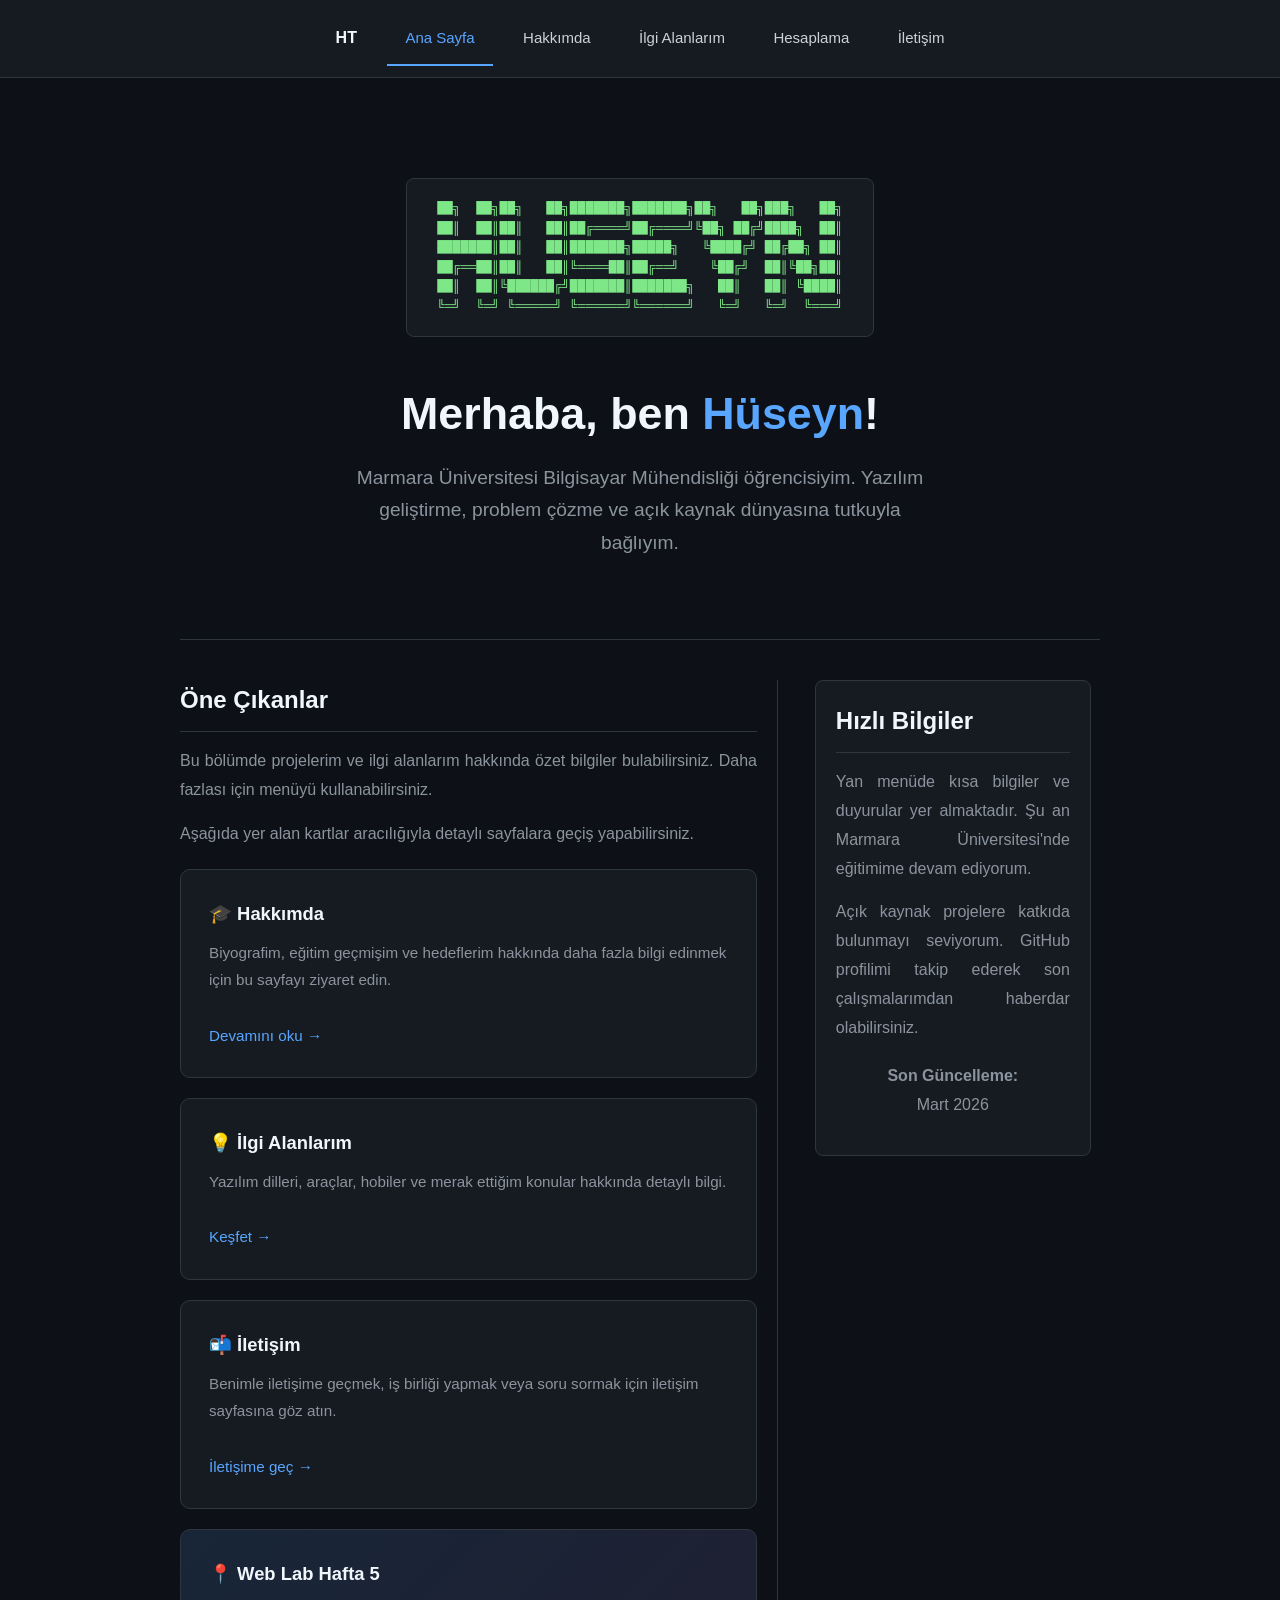
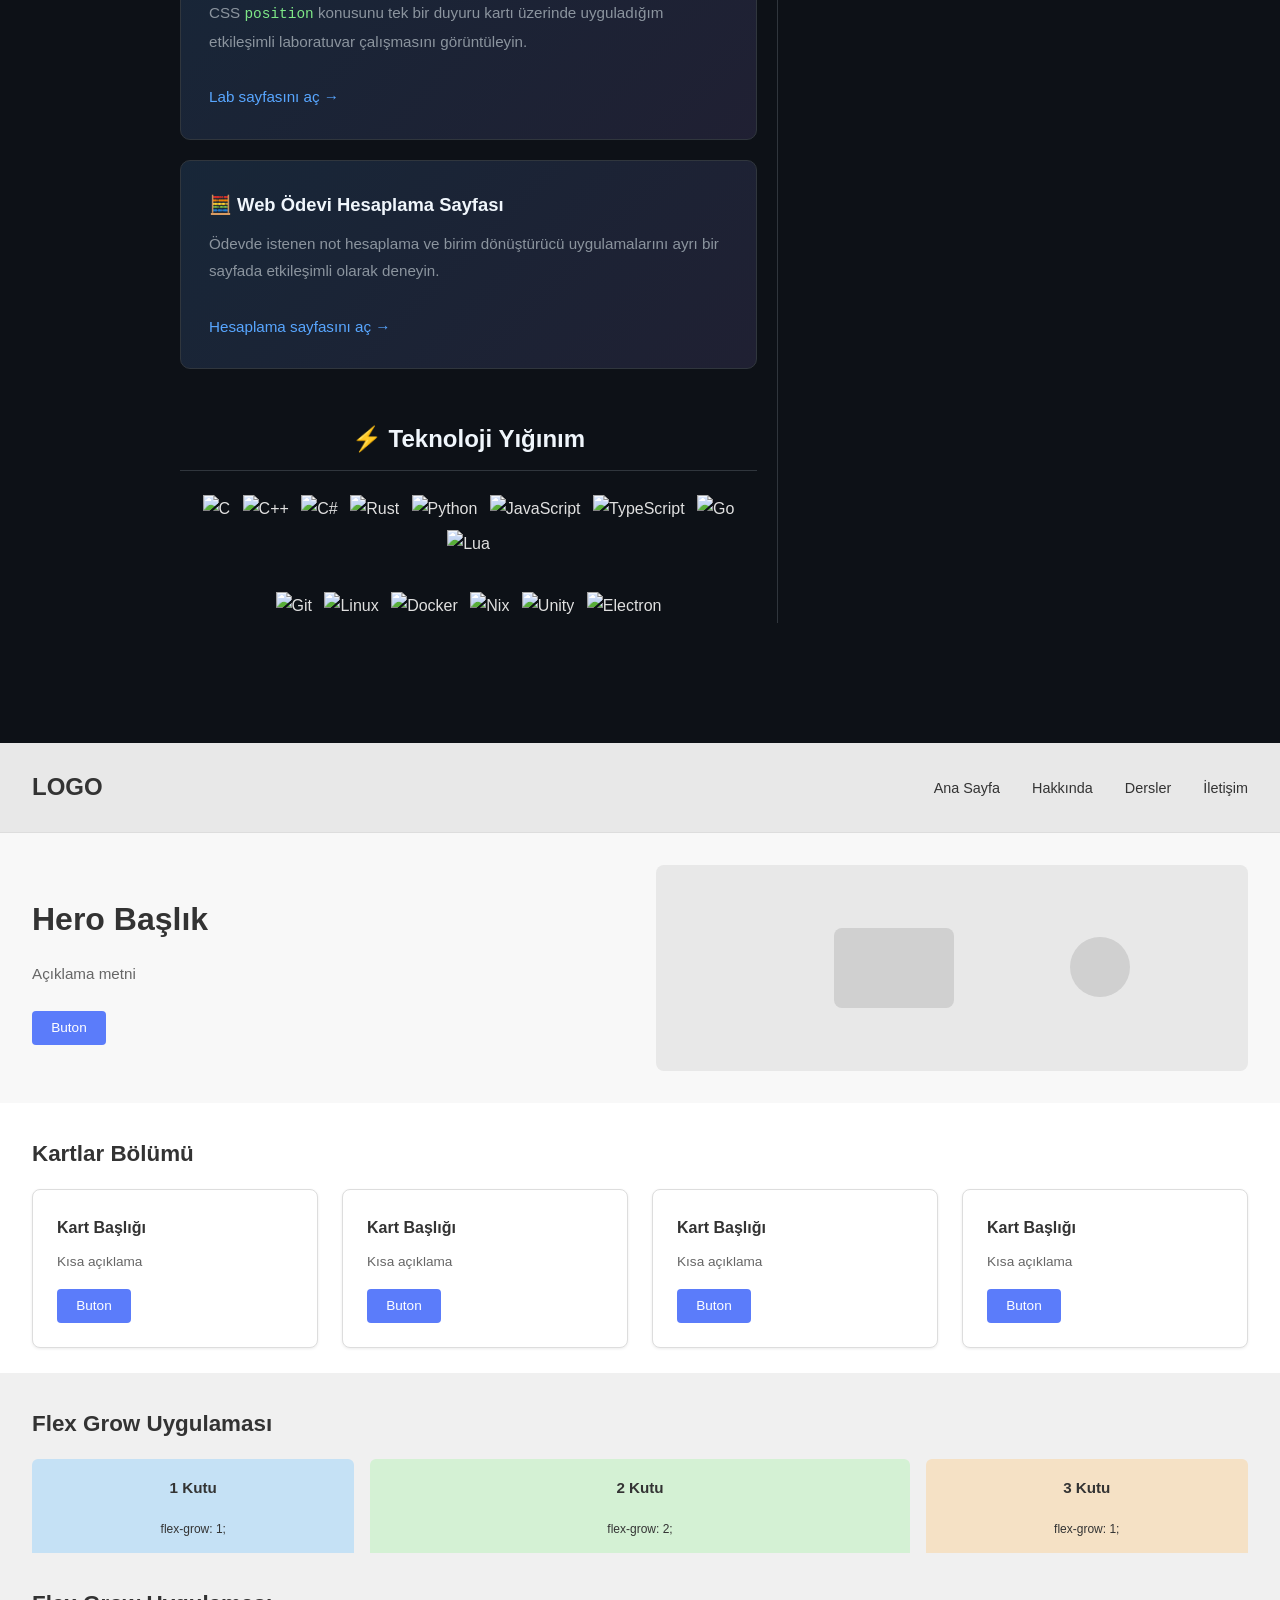
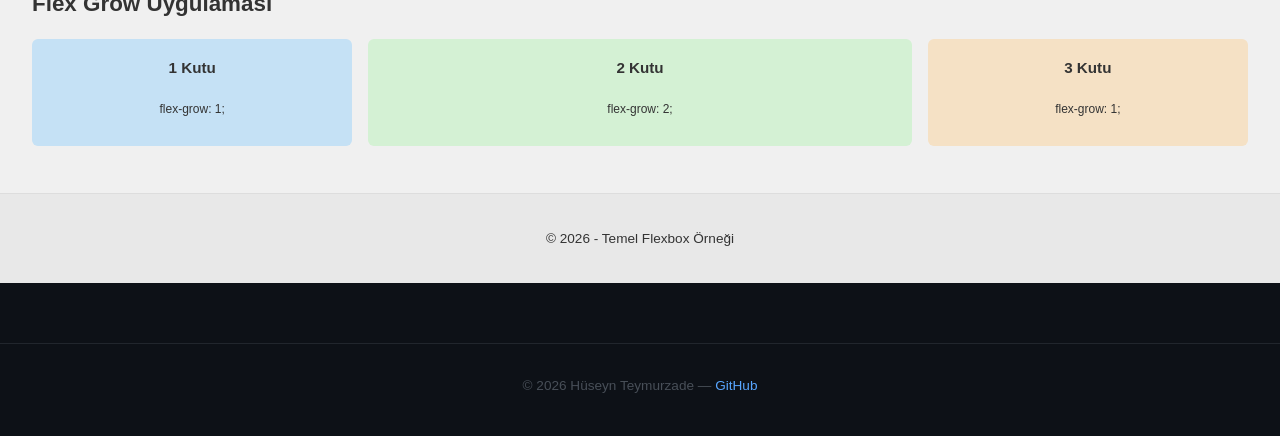
==== commit 571e6ba3: "calculator" ====
--- a/index.html
+++ b/index.html
@@ -15,6 +15,7 @@
             <li><a href="index.html" class="active">Ana Sayfa</a></li>
             <li><a href="about.html">Hakkımda</a></li>
             <li><a href="interests.html">İlgi Alanlarım</a></li>
+            <li><a href="hesaplama.html">Hesaplama</a></li>
             <li><a href="contact.html">İletişim</a></li>
         </ul>
     </nav>
@@ -64,6 +65,11 @@
                         <h3>📍 Web Lab Hafta 5</h3>
                         <p>CSS <code>position</code> konusunu tek bir duyuru kartı üzerinde uyguladığım etkileşimli laboratuvar çalışmasını görüntüleyin.</p>
                         <a href="lab-position.html">Lab sayfasını aç &rarr;</a>
+                    </div>
+                    <div class="card card-accent">
+                        <h3>🧮 Web Ödevi Hesaplama Sayfası</h3>
+                        <p>Ödevde istenen not hesaplama ve birim dönüştürücü uygulamalarını ayrı bir sayfada etkileşimli olarak deneyin.</p>
+                        <a href="hesaplama.html">Hesaplama sayfasını aç &rarr;</a>
                     </div>
                 </section>
 
--- a/style.css
+++ b/style.css
@@ -242,6 +242,120 @@
 
 .card-accent {
     background: linear-gradient(135deg, rgba(88, 166, 255, 0.14), rgba(167, 139, 250, 0.12));
+}
+
+/* --- HESAPLAMA SAYFASI --- */
+.calculator-page {
+    padding-top: 24px;
+}
+
+.calculator-hero {
+    padding-top: 30px;
+}
+
+.calculator-grid {
+    display: grid;
+    grid-template-columns: repeat(auto-fit, minmax(320px, 1fr));
+    gap: 24px;
+}
+
+.calculator-card,
+.calculator-info {
+    background-color: #161b22;
+    border: 1px solid #30363d;
+    border-radius: 12px;
+    padding: 28px;
+}
+
+.calculator-card h2,
+.calculator-info h2 {
+    color: #f0f6fc;
+    margin-bottom: 12px;
+}
+
+.calculator-card p,
+.calculator-info li {
+    color: #8b949e;
+}
+
+.calculator-form {
+    display: grid;
+    gap: 12px;
+    margin-top: 20px;
+}
+
+.calculator-form label {
+    color: #c9d1d9;
+    font-weight: 600;
+}
+
+.calculator-form input,
+.calculator-form select {
+    width: 100%;
+    padding: 12px 14px;
+    border-radius: 8px;
+    border: 1px solid #30363d;
+    background-color: #0d1117;
+    color: #f0f6fc;
+    font-size: 1rem;
+}
+
+.calculator-form input:focus,
+.calculator-form select:focus {
+    outline: none;
+    border-color: #58a6ff;
+    box-shadow: 0 0 0 3px rgba(88, 166, 255, 0.18);
+}
+
+.calculator-form .btn {
+    border: none;
+    border-radius: 8px;
+    padding: 12px 16px;
+    background: linear-gradient(135deg, #1f6feb, #58a6ff);
+    color: #f0f6fc;
+    font-size: 1rem;
+    font-weight: 700;
+    cursor: pointer;
+    transition: transform 0.2s ease, box-shadow 0.2s ease;
+}
+
+.calculator-form .btn:hover {
+    transform: translateY(-1px);
+    box-shadow: 0 10px 24px rgba(31, 111, 235, 0.22);
+}
+
+.result-box {
+    margin-top: 18px;
+    padding: 18px;
+    border-radius: 10px;
+    background: linear-gradient(135deg, rgba(46, 160, 67, 0.14), rgba(88, 166, 255, 0.10));
+    border: 1px solid rgba(88, 166, 255, 0.25);
+}
+
+.result-box strong {
+    display: block;
+    color: #f0f6fc;
+    margin-bottom: 8px;
+}
+
+.result-box p {
+    margin-bottom: 4px;
+    color: #c9d1d9;
+}
+
+.calculator-info {
+    margin-top: 24px;
+}
+
+.calculator-info ul {
+    padding-left: 20px;
+}
+
+@media (max-width: 768px) {
+    .calculator-card,
+    .calculator-info {
+        padding: 22px;
+    }
 }
 
 /* --- BADGE'LER --- */
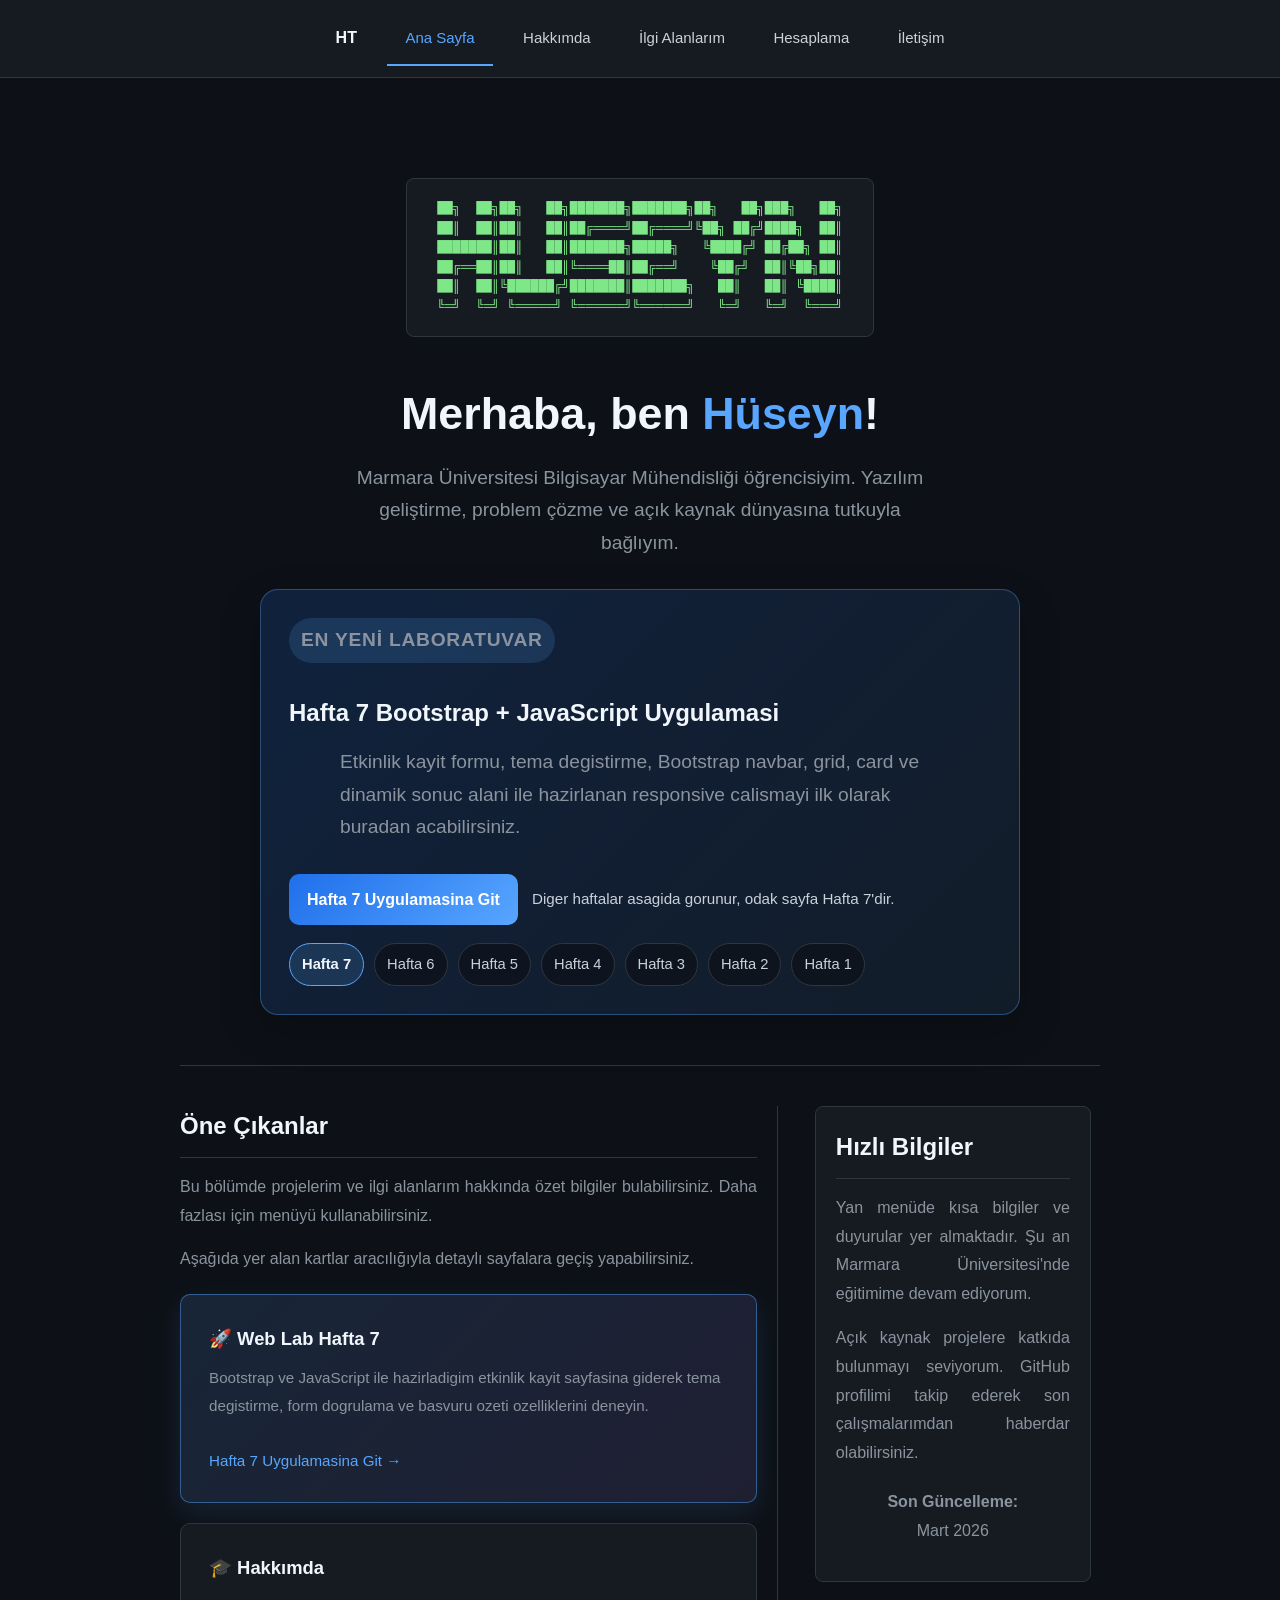
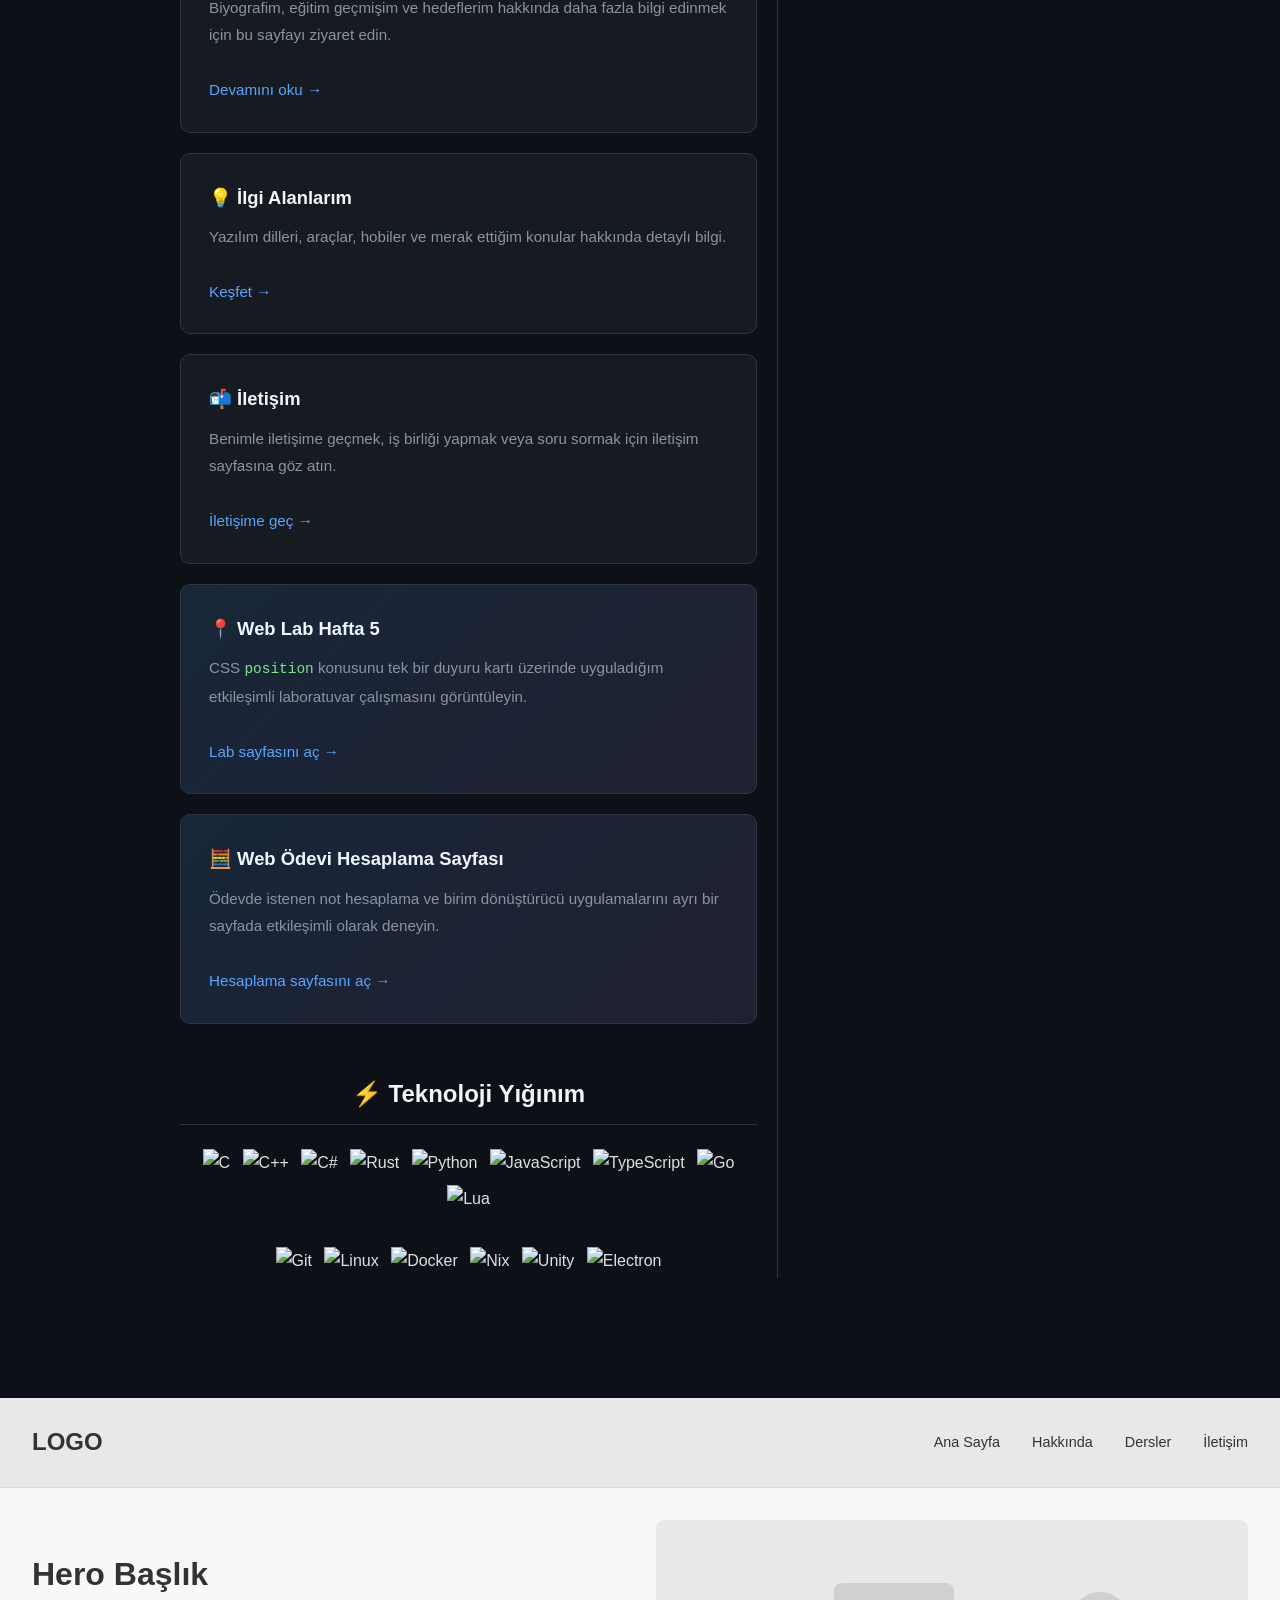
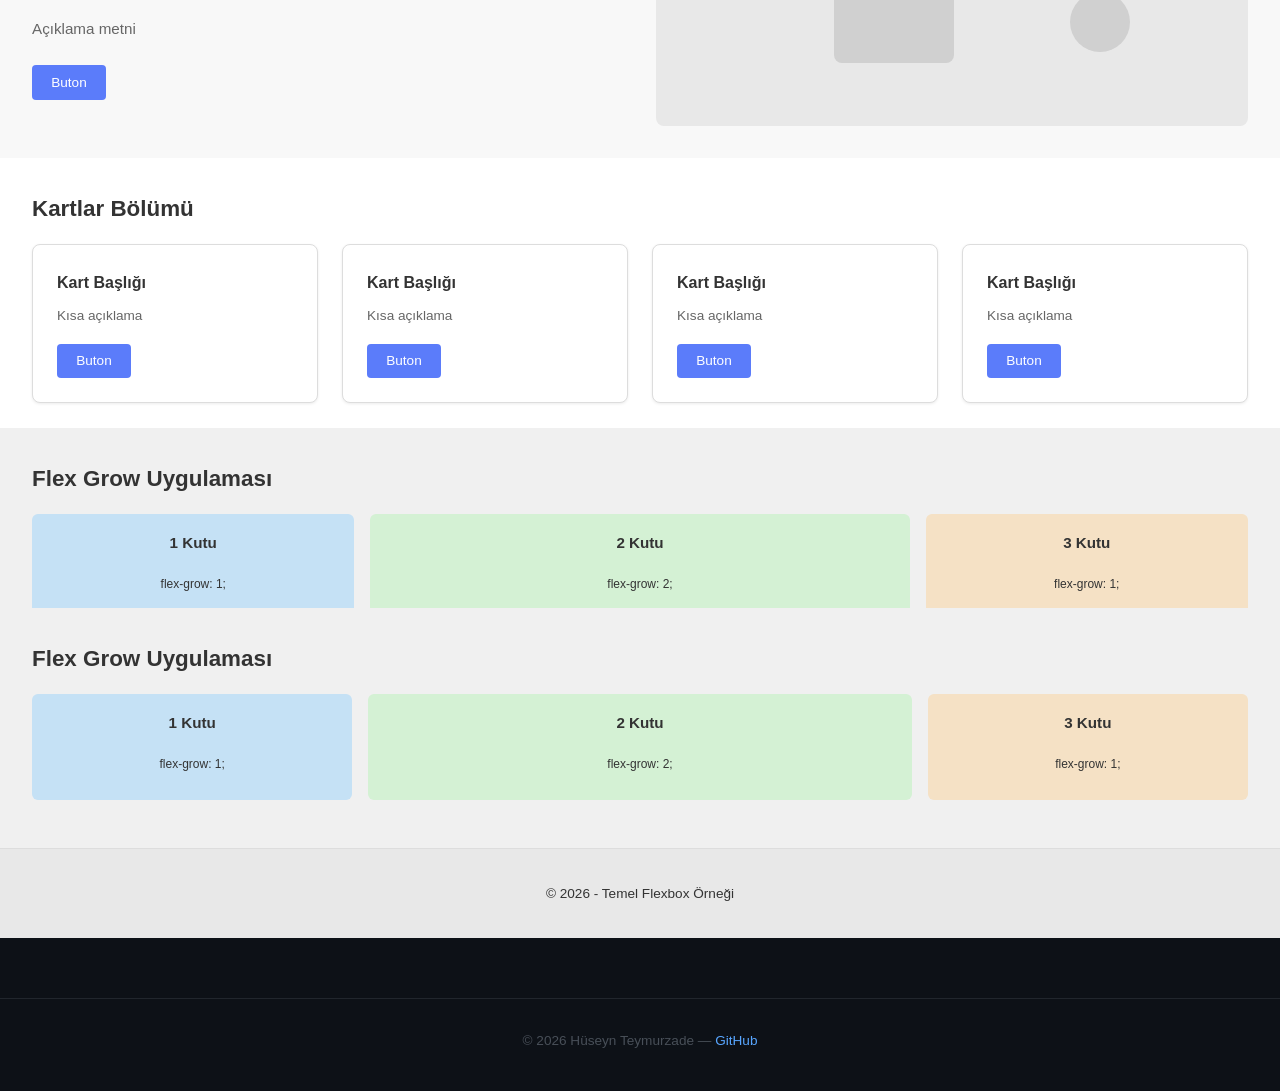
==== commit f965bd1f: "new update" ====
--- a/index.html
+++ b/index.html
@@ -33,6 +33,25 @@
 
             <h1>Merhaba, ben <span>Hüseyn</span>!</h1>
             <p>Marmara Üniversitesi Bilgisayar Mühendisliği öğrencisiyim. Yazılım geliştirme, problem çözme ve açık kaynak dünyasına tutkuyla bağlıyım.</p>
+
+            <section class="featured-week" aria-label="One cikan laboratuvar">
+                <p class="featured-week-label">En Yeni Laboratuvar</p>
+                <h2>Hafta 7 Bootstrap + JavaScript Uygulamasi</h2>
+                <p>Etkinlik kayit formu, tema degistirme, Bootstrap navbar, grid, card ve dinamik sonuc alani ile hazirlanan responsive calismayi ilk olarak buradan acabilirsiniz.</p>
+                <div class="featured-week-actions">
+                    <a class="featured-week-link" href="hafta7.html">Hafta 7 Uygulamasina Git</a>
+                    <span class="featured-week-muted">Diger haftalar asagida gorunur, odak sayfa Hafta 7'dir.</span>
+                </div>
+                <div class="week-preview-row">
+                    <span class="week-chip week-chip-active">Hafta 7</span>
+                    <span class="week-chip">Hafta 6</span>
+                    <span class="week-chip">Hafta 5</span>
+                    <span class="week-chip">Hafta 4</span>
+                    <span class="week-chip">Hafta 3</span>
+                    <span class="week-chip">Hafta 2</span>
+                    <span class="week-chip">Hafta 1</span>
+                </div>
+            </section>
         </header>
 
         <!-- İKİ SÜTUNLU DÜZEN (Ödev Gereksinimi) -->
@@ -46,6 +65,11 @@
 
                 <!-- KARTLAR -->
                 <section class="cards">
+                    <div class="card card-accent card-featured">
+                        <h3>🚀 Web Lab Hafta 7</h3>
+                        <p>Bootstrap ve JavaScript ile hazirladigim etkinlik kayit sayfasina giderek tema degistirme, form dogrulama ve basvuru ozeti ozelliklerini deneyin.</p>
+                        <a href="hafta7.html">Hafta 7 Uygulamasina Git &rarr;</a>
+                    </div>
                     <div class="card">
                         <h3>🎓 Hakkımda</h3>
                         <p>Biyografim, eğitim geçmişim ve hedeflerim hakkında daha fazla bilgi edinmek için bu sayfayı ziyaret edin.</p>
--- a/style.css
+++ b/style.css
@@ -109,6 +109,93 @@
     color: #8b949e;
     max-width: 600px;
     margin: 0 auto 30px;
+}
+
+.featured-week {
+    margin: 30px auto 0;
+    max-width: 760px;
+    padding: 28px;
+    text-align: left;
+    border: 1px solid rgba(88, 166, 255, 0.35);
+    border-radius: 18px;
+    background: linear-gradient(135deg, rgba(31, 111, 235, 0.18), rgba(88, 166, 255, 0.08));
+    box-shadow: 0 16px 40px rgba(0, 0, 0, 0.24);
+}
+
+.featured-week-label {
+    display: inline-block;
+    margin-bottom: 10px;
+    padding: 6px 12px;
+    border-radius: 999px;
+    background-color: rgba(88, 166, 255, 0.16);
+    color: #79c0ff;
+    font-size: 0.85rem;
+    font-weight: 700;
+    letter-spacing: 0.04em;
+    text-transform: uppercase;
+}
+
+.featured-week h2 {
+    margin-bottom: 12px;
+    color: #f0f6fc;
+    border: 0;
+    padding: 0;
+}
+
+.featured-week p {
+    max-width: none;
+    margin: 0 0 16px;
+    text-align: left;
+}
+
+.featured-week-actions {
+    display: flex;
+    flex-wrap: wrap;
+    align-items: center;
+    gap: 14px;
+}
+
+.featured-week-link {
+    display: inline-block;
+    padding: 12px 18px;
+    border-radius: 10px;
+    background: linear-gradient(135deg, #1f6feb, #58a6ff);
+    color: #ffffff;
+    text-decoration: none;
+    font-weight: 700;
+}
+
+.featured-week-link:hover {
+    text-decoration: none;
+    filter: brightness(1.06);
+}
+
+.featured-week-muted {
+    color: #c9d1d9;
+    font-size: 0.95rem;
+}
+
+.week-preview-row {
+    display: flex;
+    flex-wrap: wrap;
+    gap: 10px;
+    margin-top: 18px;
+}
+
+.week-chip {
+    padding: 8px 12px;
+    border-radius: 999px;
+    border: 1px solid #30363d;
+    background-color: rgba(13, 17, 23, 0.7);
+    color: #c9d1d9;
+    font-size: 0.92rem;
+}
+
+.week-chip-active {
+    border-color: #58a6ff;
+    background-color: rgba(88, 166, 255, 0.16);
+    color: #f0f6fc;
+    font-weight: 700;
 }
 
 header.hero pre {
@@ -187,6 +274,13 @@
     .sidebar {
         margin-top: 40px;
     }
+    .featured-week {
+        padding: 22px;
+    }
+    .featured-week-actions {
+        flex-direction: column;
+        align-items: flex-start;
+    }
 }
 
 /* --- KARTLAR (Eski tasarımın korunması için) --- */
@@ -242,6 +336,11 @@
 
 .card-accent {
     background: linear-gradient(135deg, rgba(88, 166, 255, 0.14), rgba(167, 139, 250, 0.12));
+}
+
+.card-featured {
+    border-color: rgba(88, 166, 255, 0.45);
+    box-shadow: 0 10px 28px rgba(88, 166, 255, 0.12);
 }
 
 /* --- HESAPLAMA SAYFASI --- */
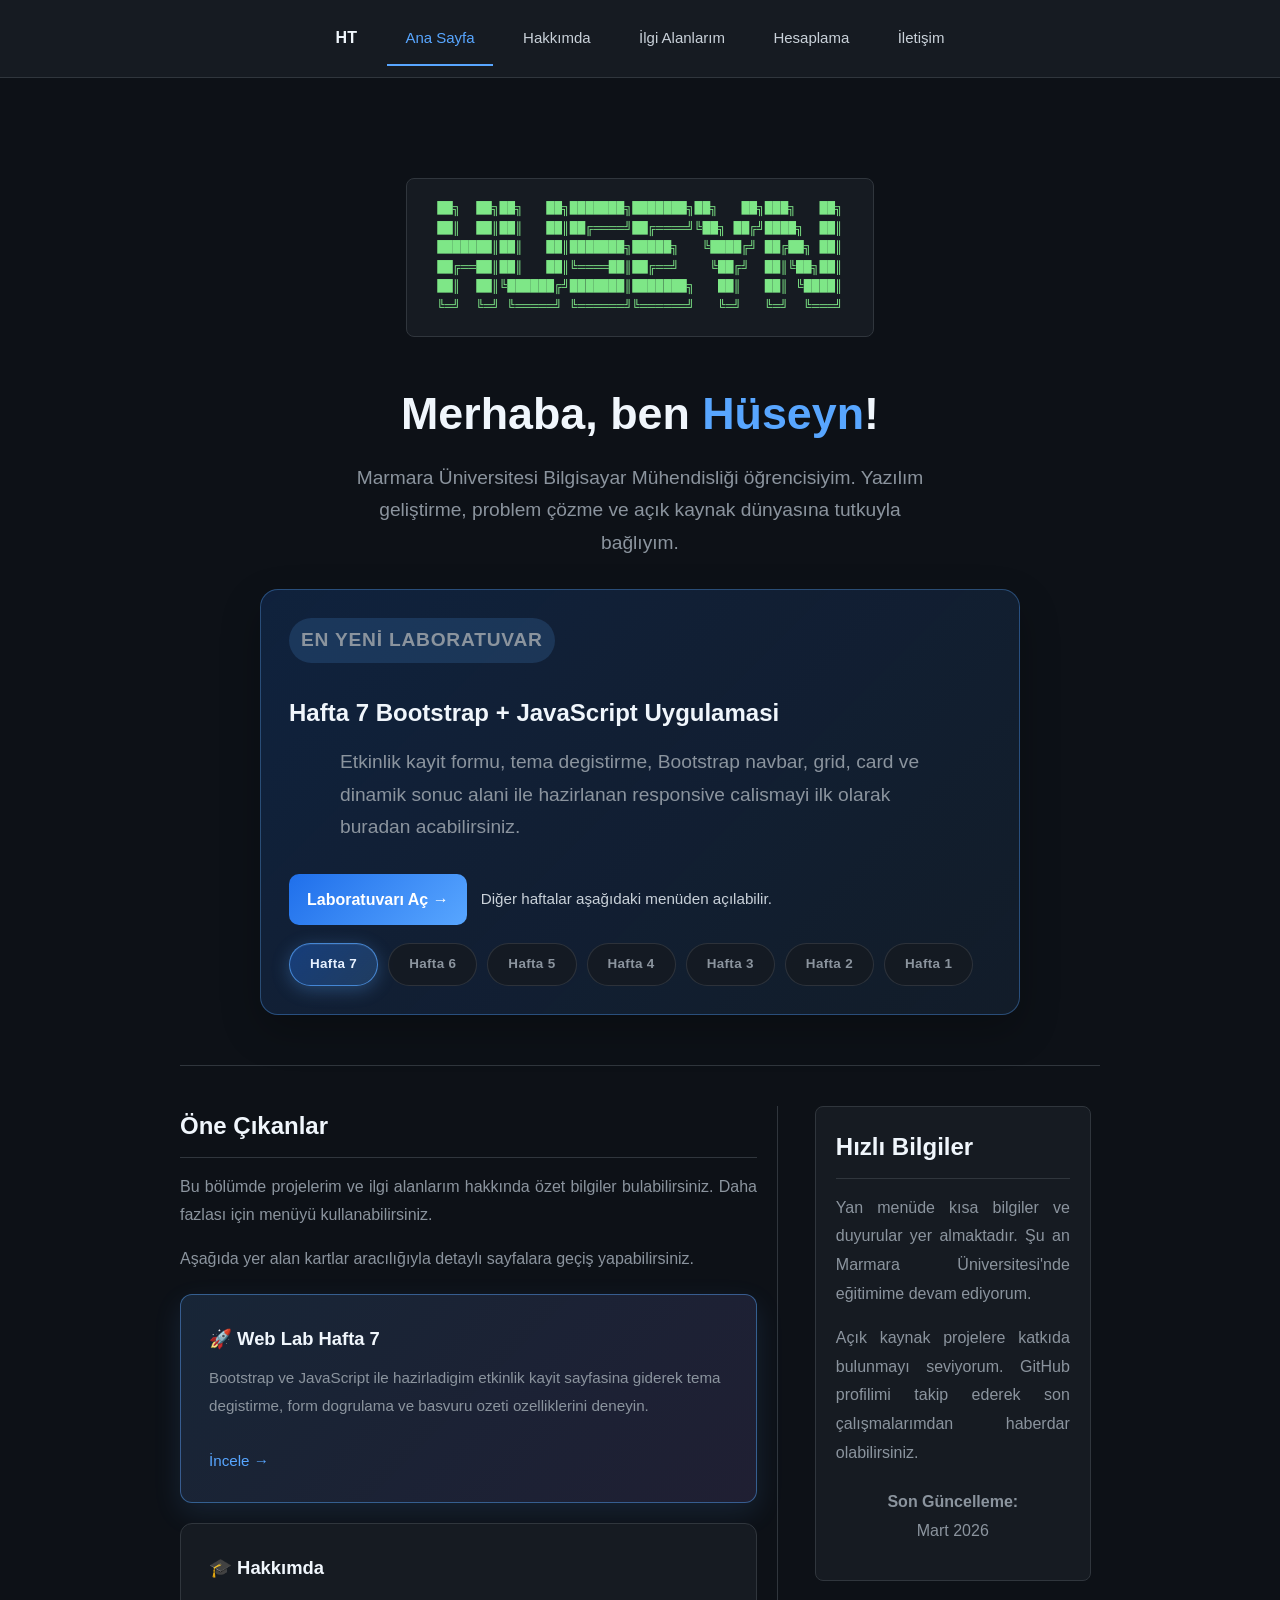
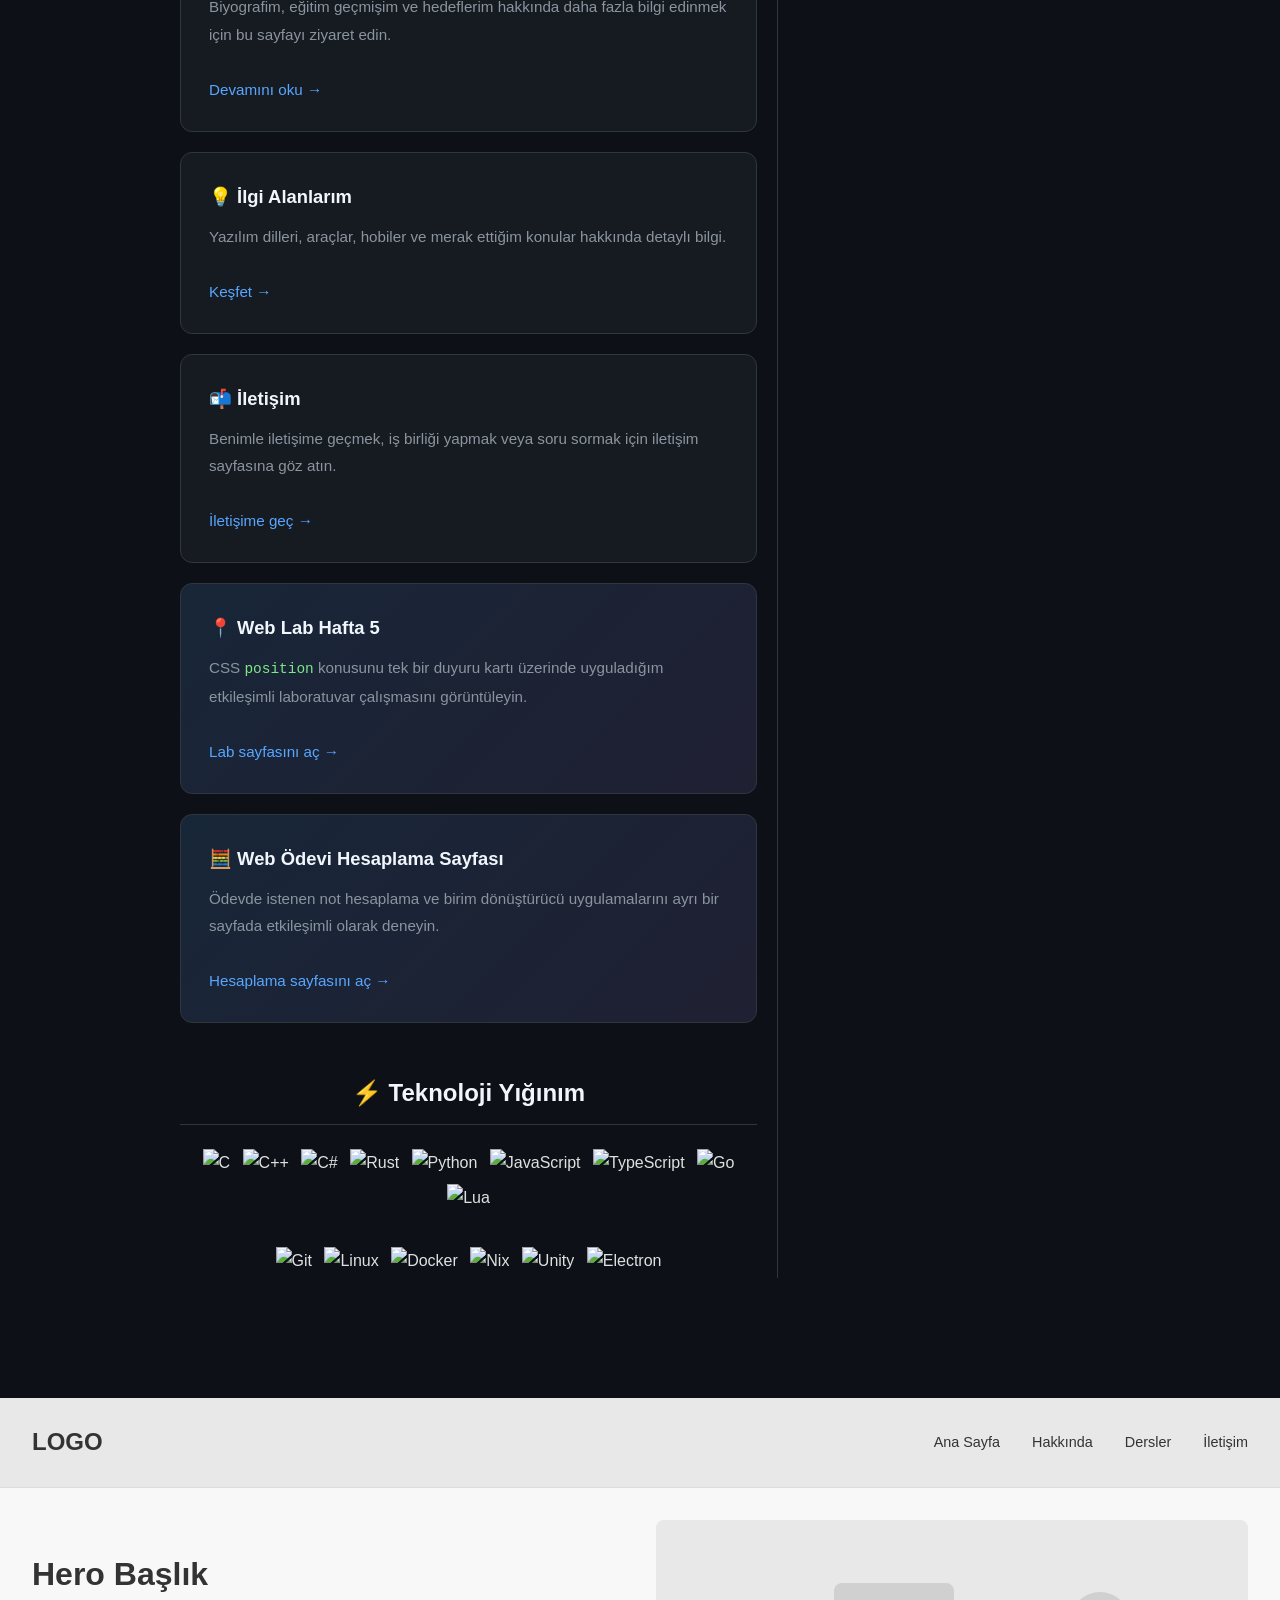
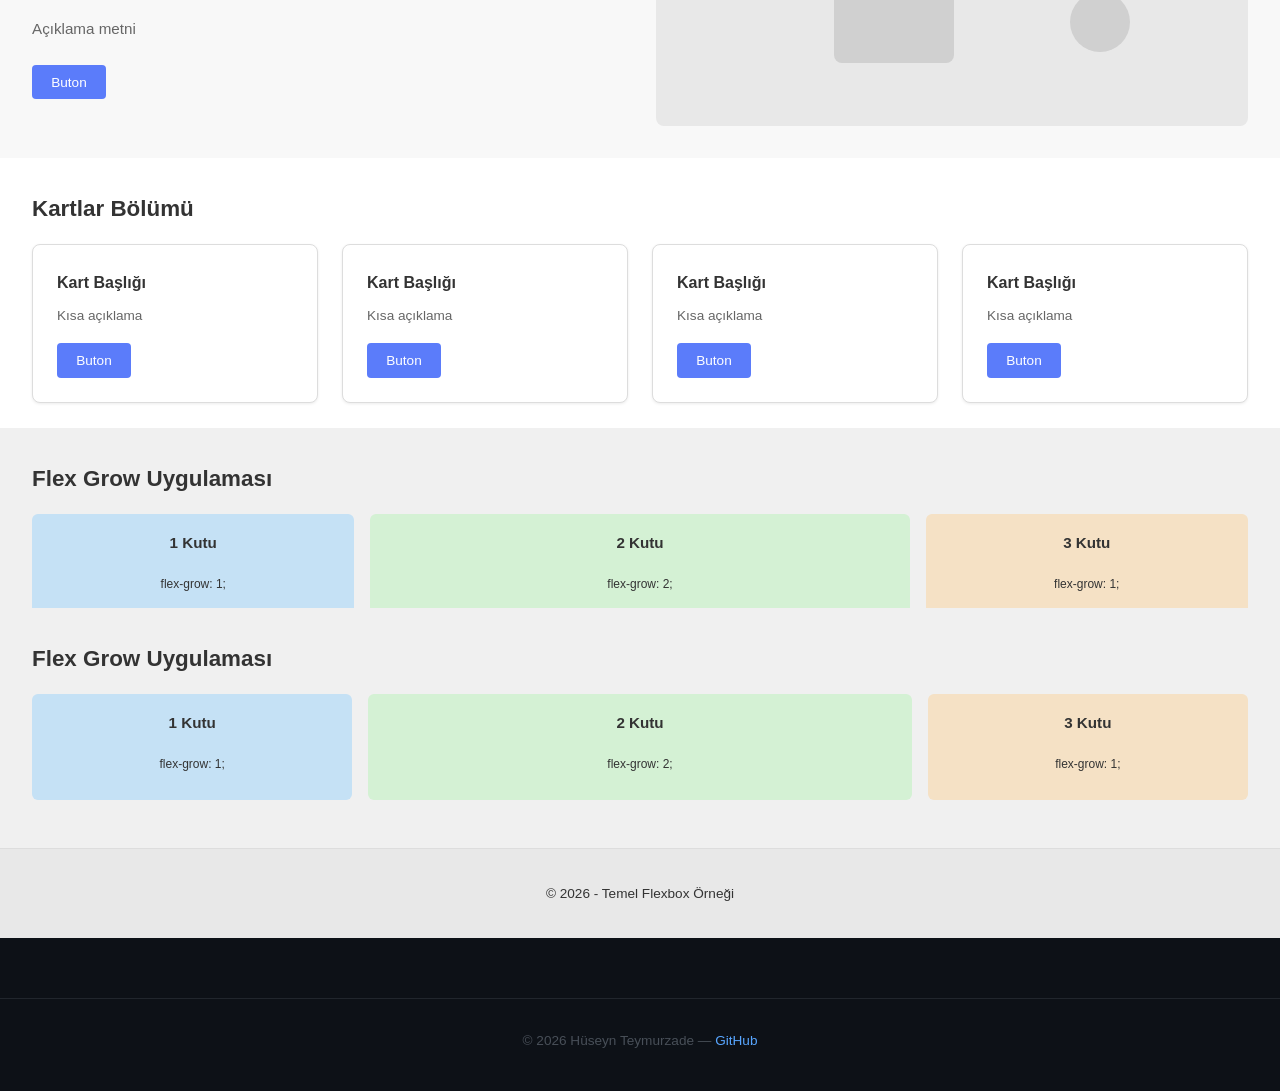
==== commit 3020150a: "section for all weeks" ====
--- a/index.html
+++ b/index.html
@@ -39,17 +39,17 @@
                 <h2>Hafta 7 Bootstrap + JavaScript Uygulamasi</h2>
                 <p>Etkinlik kayit formu, tema degistirme, Bootstrap navbar, grid, card ve dinamik sonuc alani ile hazirlanan responsive calismayi ilk olarak buradan acabilirsiniz.</p>
                 <div class="featured-week-actions">
-                    <a class="featured-week-link" href="hafta7.html">Hafta 7 Uygulamasina Git</a>
-                    <span class="featured-week-muted">Diger haftalar asagida gorunur, odak sayfa Hafta 7'dir.</span>
+                    <a class="featured-week-link" href="hafta7.html">Laboratuvarı Aç &rarr;</a>
+                    <span class="featured-week-muted">Diğer haftalar aşağıdaki menüden açılabilir.</span>
                 </div>
                 <div class="week-preview-row">
-                    <span class="week-chip week-chip-active">Hafta 7</span>
-                    <span class="week-chip">Hafta 6</span>
-                    <span class="week-chip">Hafta 5</span>
-                    <span class="week-chip">Hafta 4</span>
-                    <span class="week-chip">Hafta 3</span>
-                    <span class="week-chip">Hafta 2</span>
-                    <span class="week-chip">Hafta 1</span>
+                    <a class="week-chip week-chip-active" href="hafta7.html">Hafta 7</a>
+                    <a class="week-chip" href="hafta6.html">Hafta 6</a>
+                    <a class="week-chip" href="hafta5.html">Hafta 5</a>
+                    <a class="week-chip" href="hafta4.html">Hafta 4</a>
+                    <a class="week-chip" href="hafta3.html">Hafta 3</a>
+                    <a class="week-chip" href="hafta2.html">Hafta 2</a>
+                    <a class="week-chip" href="hafta1.html">Hafta 1</a>
                 </div>
             </section>
         </header>
@@ -68,7 +68,7 @@
                     <div class="card card-accent card-featured">
                         <h3>🚀 Web Lab Hafta 7</h3>
                         <p>Bootstrap ve JavaScript ile hazirladigim etkinlik kayit sayfasina giderek tema degistirme, form dogrulama ve basvuru ozeti ozelliklerini deneyin.</p>
-                        <a href="hafta7.html">Hafta 7 Uygulamasina Git &rarr;</a>
+                        <a href="hafta7.html">İncele &rarr;</a>
                     </div>
                     <div class="card">
                         <h3>🎓 Hakkımda</h3>
--- a/style.css
+++ b/style.css
@@ -183,19 +183,44 @@
 }
 
 .week-chip {
-    padding: 8px 12px;
+    padding: 9px 20px;
     border-radius: 999px;
-    border: 1px solid #30363d;
-    background-color: rgba(13, 17, 23, 0.7);
-    color: #c9d1d9;
-    font-size: 0.92rem;
-}
+    border: 1px solid rgba(48, 54, 61, 0.9);
+    background: rgba(22, 27, 34, 0.85);
+    color: #8b949e;
+    font-size: 0.84rem;
+    font-weight: 600;
+    letter-spacing: 0.025em;
+    text-decoration: none;
+    transition: all 0.35s cubic-bezier(0.34, 1.56, 0.64, 1);
+    user-select: none;
+}
+
+a.week-chip:hover {
+    border-color: rgba(88, 166, 255, 0.7);
+    color: #f0f6fc;
+    background: rgba(88, 166, 255, 0.13);
+    transform: translateY(-4px) scale(1.07);
+    box-shadow: 0 10px 24px rgba(88, 166, 255, 0.22);
+}
+
+.back-link {
+    display: inline-block;
+    margin-bottom: 24px;
+    color: #58a6ff;
+    text-decoration: none;
+    font-weight: 500;
+    font-size: 0.95em;
+}
+
+.back-link:hover { text-decoration: underline; }
 
 .week-chip-active {
-    border-color: #58a6ff;
-    background-color: rgba(88, 166, 255, 0.16);
-    color: #f0f6fc;
+    border-color: rgba(88, 166, 255, 0.7);
+    background: linear-gradient(135deg, rgba(31, 111, 235, 0.38), rgba(88, 166, 255, 0.22));
+    color: #e6f0ff;
     font-weight: 700;
+    box-shadow: 0 4px 18px rgba(88, 166, 255, 0.3), inset 0 1px 0 rgba(255, 255, 255, 0.07);
 }
 
 header.hero pre {
@@ -294,14 +319,34 @@
 .card {
     background-color: #161b22;
     border: 1px solid #30363d;
-    border-radius: 10px;
+    border-radius: 12px;
     padding: 28px;
-    transition: border-color 0.2s, transform 0.2s;
+    transition: border-color 0.35s ease,
+                transform 0.45s cubic-bezier(0.34, 1.56, 0.64, 1),
+                box-shadow 0.35s ease;
+    position: relative;
+    overflow: hidden;
+}
+
+.card::after {
+    content: "";
+    position: absolute;
+    top: 0; left: 0; right: 0;
+    height: 3px;
+    border-radius: 12px 12px 0 0;
+    background: linear-gradient(90deg, #1f6feb, #58a6ff, #a78bfa);
+    opacity: 0;
+    transition: opacity 0.3s ease;
 }
 
 .card:hover {
-    border-color: #58a6ff;
-    transform: translateY(-3px);
+    border-color: rgba(88, 166, 255, 0.55);
+    transform: translateY(-10px) scale(1.025);
+    box-shadow: 0 28px 52px rgba(88, 166, 255, 0.14), 0 8px 20px rgba(0, 0, 0, 0.28);
+}
+
+.card:hover::after {
+    opacity: 1;
 }
 
 .card h3 {
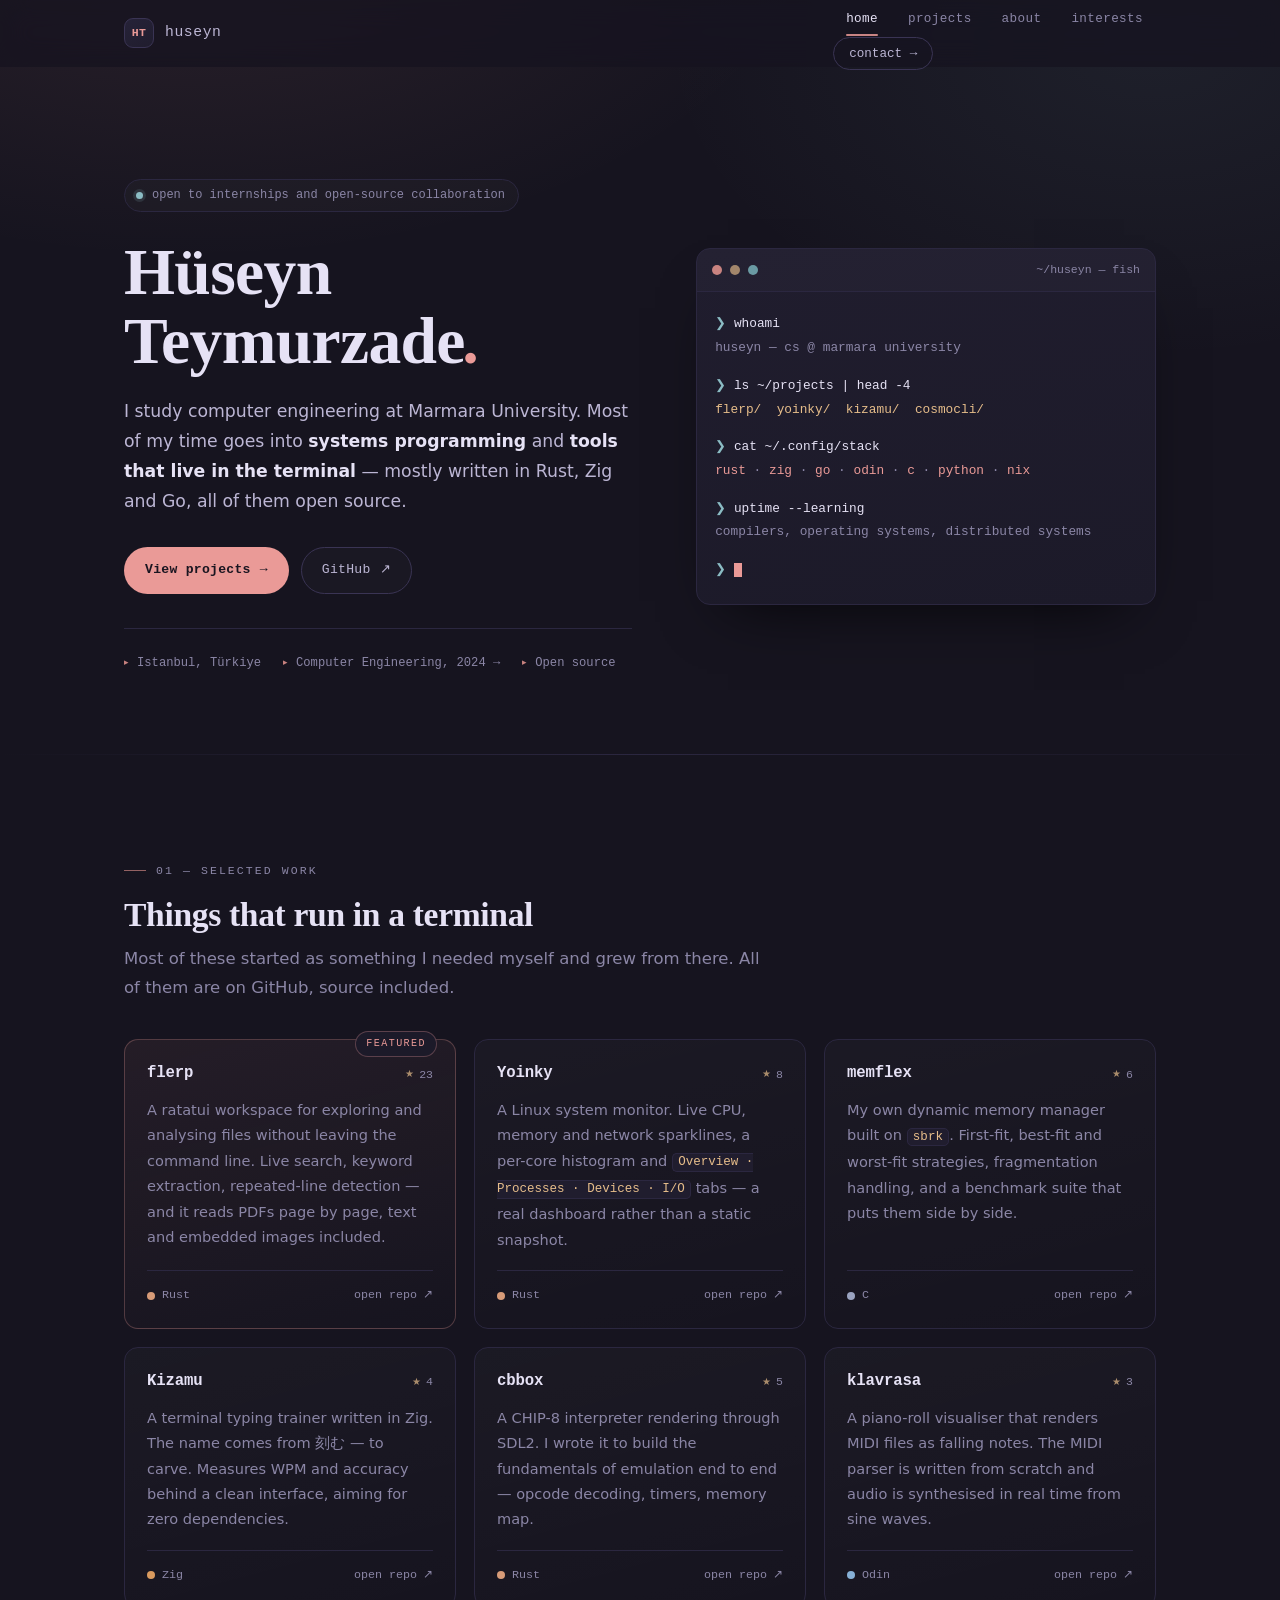
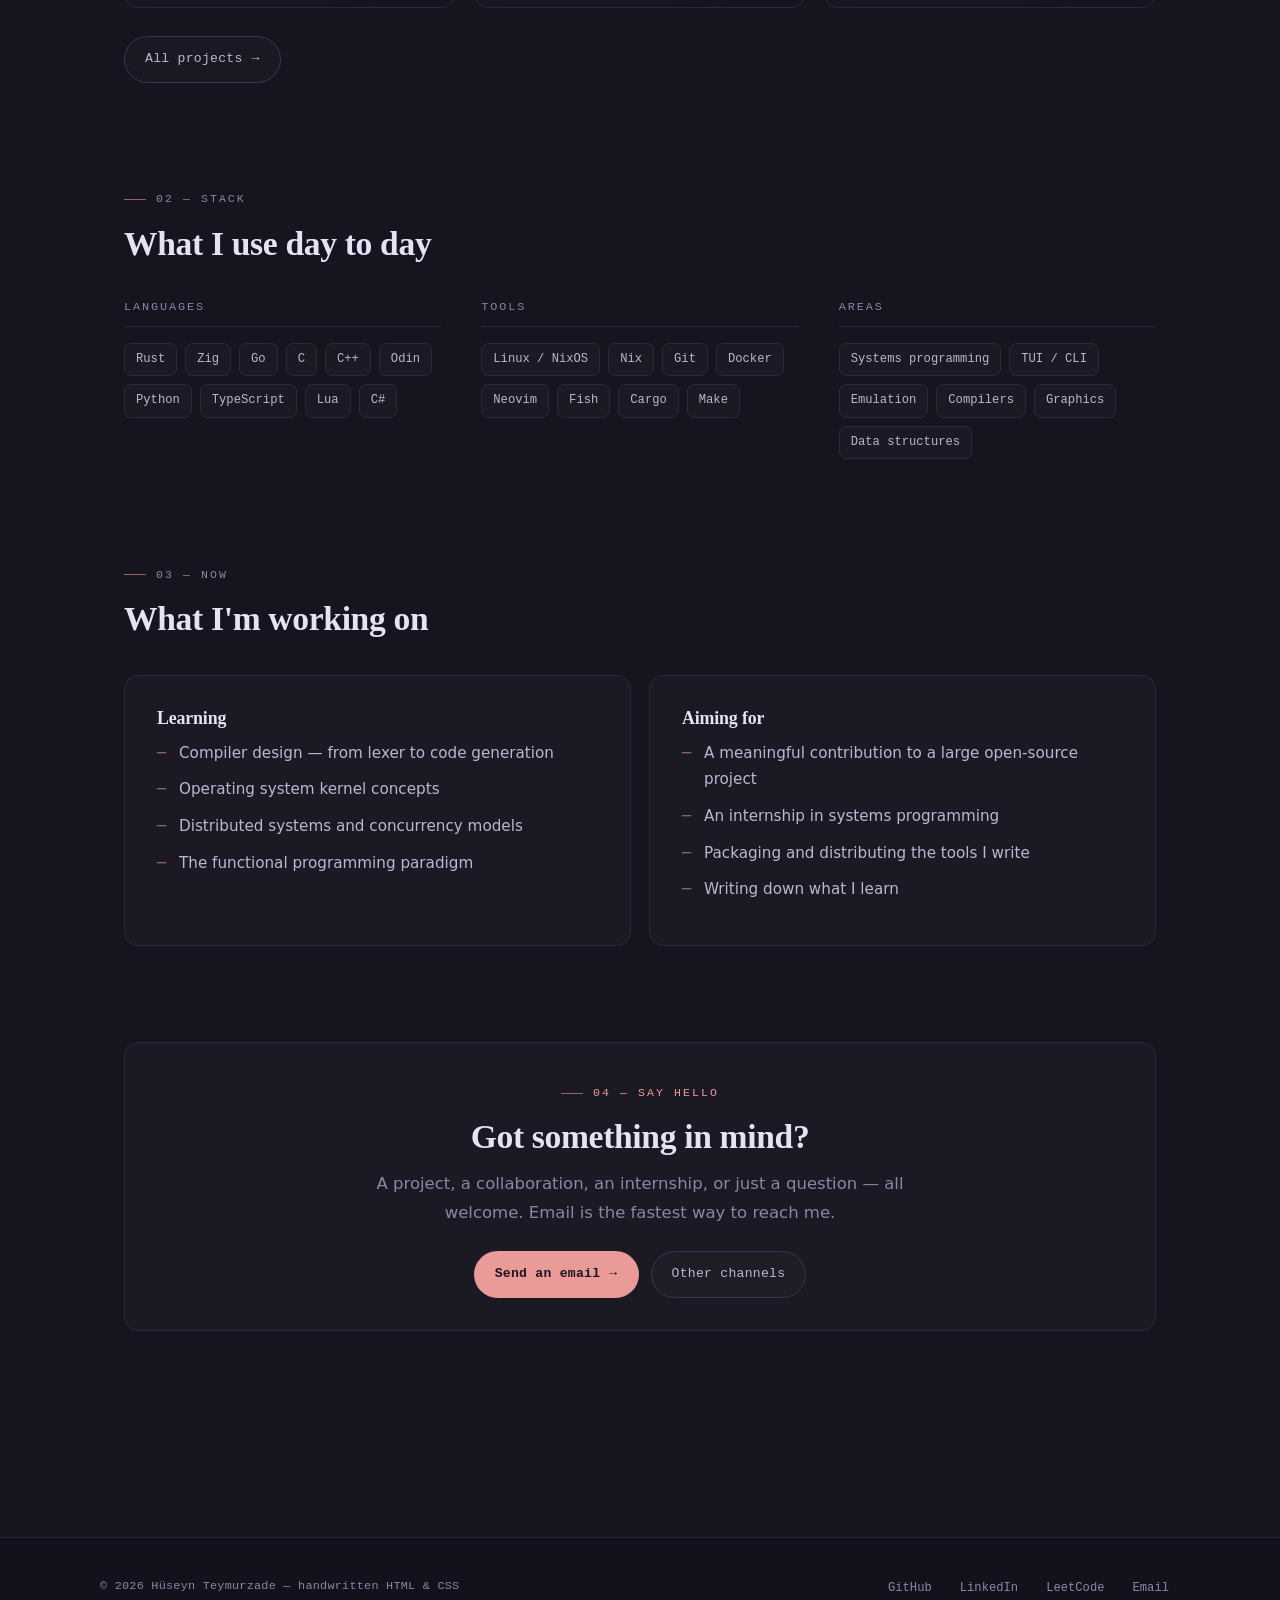
==== commit 7c947fd9: "redesign: warm dark theme, English content, drop lab pages" ====
--- a/index.html
+++ b/index.html
@@ -1,259 +1,347 @@
 <!DOCTYPE html>
-<html lang="tr">
+<html lang="en">
 <head>
     <meta charset="UTF-8">
     <meta name="viewport" content="width=device-width, initial-scale=1.0">
-    <title>Hüseyn Teymurzade - Ana Sayfa</title>
+    <title>Hüseyn Teymurzade — Systems &amp; terminal tooling</title>
+    <meta name="description" content="Hüseyn Teymurzade — computer engineering student at Marmara University. I write systems software and terminal tooling in Rust, Zig, Go and C.">
+    <meta name="author" content="Hüseyn Teymurzade">
+    <meta name="theme-color" content="#16141f">
+    <meta property="og:title" content="Hüseyn Teymurzade">
+    <meta property="og:description" content="Systems programming and terminal tooling. Rust · Zig · Go · Odin · C.">
+    <meta property="og:type" content="website">
+    <link rel="icon" href="favicon.svg" type="image/svg+xml">
     <link rel="stylesheet" href="style.css">
 </head>
 <body>
 
-    <!-- NAVİGASYON -->
-    <nav>
-        <ul>
-            <li><a href="index.html">HT</a></li>
-            <li><a href="index.html" class="active">Ana Sayfa</a></li>
-            <li><a href="about.html">Hakkımda</a></li>
-            <li><a href="interests.html">İlgi Alanlarım</a></li>
-            <li><a href="hesaplama.html">Hesaplama</a></li>
-            <li><a href="contact.html">İletişim</a></li>
-        </ul>
-    </nav>
-
-    <div class="container">
-
-        <!-- HEADER (Hero Bölümü) -->
-        <header class="hero">
-            <pre><code>██╗  ██╗██╗   ██╗███████╗███████╗██╗   ██╗███╗   ██╗
-██║  ██║██║   ██║██╔════╝██╔════╝╚██╗ ██╔╝████╗  ██║
-███████║██║   ██║███████╗█████╗   ╚████╔╝ ██╔██╗ ██║
-██╔══██║██║   ██║╚════██║██╔══╝    ╚██╔╝  ██║╚██╗██║
-██║  ██║╚██████╔╝███████║███████╗   ██║   ██║ ╚████║
-╚═╝  ╚═╝ ╚═════╝ ╚══════╝╚══════╝   ╚═╝   ╚═╝  ╚═══╝</code></pre>
-
-            <h1>Merhaba, ben <span>Hüseyn</span>!</h1>
-            <p>Marmara Üniversitesi Bilgisayar Mühendisliği öğrencisiyim. Yazılım geliştirme, problem çözme ve açık kaynak dünyasına tutkuyla bağlıyım.</p>
-
-            <section class="featured-week" aria-label="One cikan laboratuvar">
-                <p class="featured-week-label">En Yeni Laboratuvar</p>
-                <h2>Hafta 7 Bootstrap + JavaScript Uygulamasi</h2>
-                <p>Etkinlik kayit formu, tema degistirme, Bootstrap navbar, grid, card ve dinamik sonuc alani ile hazirlanan responsive calismayi ilk olarak buradan acabilirsiniz.</p>
-                <div class="featured-week-actions">
-                    <a class="featured-week-link" href="hafta7.html">Laboratuvarı Aç &rarr;</a>
-                    <span class="featured-week-muted">Diğer haftalar aşağıdaki menüden açılabilir.</span>
-                </div>
-                <div class="week-preview-row">
-                    <a class="week-chip week-chip-active" href="hafta7.html">Hafta 7</a>
-                    <a class="week-chip" href="hafta6.html">Hafta 6</a>
-                    <a class="week-chip" href="hafta5.html">Hafta 5</a>
-                    <a class="week-chip" href="hafta4.html">Hafta 4</a>
-                    <a class="week-chip" href="hafta3.html">Hafta 3</a>
-                    <a class="week-chip" href="hafta2.html">Hafta 2</a>
-                    <a class="week-chip" href="hafta1.html">Hafta 1</a>
-                </div>
-            </section>
-        </header>
-
-        <!-- İKİ SÜTUNLU DÜZEN (Ödev Gereksinimi) -->
-        <div class="content-wrapper">
-            
-            <!-- SOL SÜTUN: Ana İçerik -->
-            <main class="main-content">
-                <h2>Öne Çıkanlar</h2>
-                <p>Bu bölümde projelerim ve ilgi alanlarım hakkında özet bilgiler bulabilirsiniz. Daha fazlası için menüyü kullanabilirsiniz.</p>
-                <p>Aşağıda yer alan kartlar aracılığıyla detaylı sayfalara geçiş yapabilirsiniz.</p>
-
-                <!-- KARTLAR -->
-                <section class="cards">
-                    <div class="card card-accent card-featured">
-                        <h3>🚀 Web Lab Hafta 7</h3>
-                        <p>Bootstrap ve JavaScript ile hazirladigim etkinlik kayit sayfasina giderek tema degistirme, form dogrulama ve basvuru ozeti ozelliklerini deneyin.</p>
-                        <a href="hafta7.html">İncele &rarr;</a>
-                    </div>
-                    <div class="card">
-                        <h3>🎓 Hakkımda</h3>
-                        <p>Biyografim, eğitim geçmişim ve hedeflerim hakkında daha fazla bilgi edinmek için bu sayfayı ziyaret edin.</p>
-                        <a href="about.html">Devamını oku &rarr;</a>
-                    </div>
-                    <div class="card">
-                        <h3>💡 İlgi Alanlarım</h3>
-                        <p>Yazılım dilleri, araçlar, hobiler ve merak ettiğim konular hakkında detaylı bilgi.</p>
-                        <a href="interests.html">Keşfet &rarr;</a>
-                    </div>
-                    <div class="card">
-                        <h3>📬 İletişim</h3>
-                        <p>Benimle iletişime geçmek, iş birliği yapmak veya soru sormak için iletişim sayfasına göz atın.</p>
-                        <a href="contact.html">İletişime geç &rarr;</a>
-                    </div>
-                    <div class="card card-accent">
-                        <h3>📍 Web Lab Hafta 5</h3>
-                        <p>CSS <code>position</code> konusunu tek bir duyuru kartı üzerinde uyguladığım etkileşimli laboratuvar çalışmasını görüntüleyin.</p>
-                        <a href="lab-position.html">Lab sayfasını aç &rarr;</a>
-                    </div>
-                    <div class="card card-accent">
-                        <h3>🧮 Web Ödevi Hesaplama Sayfası</h3>
-                        <p>Ödevde istenen not hesaplama ve birim dönüştürücü uygulamalarını ayrı bir sayfada etkileşimli olarak deneyin.</p>
-                        <a href="hesaplama.html">Hesaplama sayfasını aç &rarr;</a>
-                    </div>
-                </section>
-
-                <!-- TEKNOLOJİ BADGE'LERİ -->
-                <section class="badges">
-                    <h2>⚡ Teknoloji Yığınım</h2>
-                    <img src="https://img.shields.io/badge/C-00599C?style=for-the-badge&logo=c&logoColor=white" alt="C">
-                    <img src="https://img.shields.io/badge/C%2B%2B-00599C?style=for-the-badge&logo=c%2B%2B&logoColor=white" alt="C++">
-                    <img src="https://img.shields.io/badge/C%23-239120?style=for-the-badge&logo=c-sharp&logoColor=white" alt="C#">
-                    <img src="https://img.shields.io/badge/Rust-000000?style=for-the-badge&logo=rust&logoColor=white" alt="Rust">
-                    <img src="https://img.shields.io/badge/Python-FFD43B?style=for-the-badge&logo=python&logoColor=blue" alt="Python">
-                    <img src="https://img.shields.io/badge/JavaScript-F7DF1E?style=for-the-badge&logo=javascript&logoColor=black" alt="JavaScript">
-                    <img src="https://img.shields.io/badge/TypeScript-007ACC?style=for-the-badge&logo=typescript&logoColor=white" alt="TypeScript">
-                    <img src="https://img.shields.io/badge/Go-00ADD8?style=for-the-badge&logo=go&logoColor=white" alt="Go">
-                    <img src="https://img.shields.io/badge/Lua-2C2D72?style=for-the-badge&logo=lua&logoColor=white" alt="Lua">
-                    <br><br>
-                    <img src="https://img.shields.io/badge/GIT-E44C30?style=for-the-badge&logo=git&logoColor=white" alt="Git">
-                    <img src="https://img.shields.io/badge/Linux-FCC624?style=for-the-badge&logo=linux&logoColor=black" alt="Linux">
-                    <img src="https://img.shields.io/badge/Docker-2496ED?style=for-the-badge&logo=docker&logoColor=white" alt="Docker">
-                    <img src="https://img.shields.io/badge/Nix-5277C3?style=for-the-badge&logo=nixos&logoColor=white" alt="Nix">
-                    <img src="https://img.shields.io/badge/Unity-100000?style=for-the-badge&logo=unity&logoColor=white" alt="Unity">
-                    <img src="https://img.shields.io/badge/Electron-2B2E3A?style=for-the-badge&logo=electron&logoColor=9FEAF9" alt="Electron">
-                </section>
-            </main>
-            
-            <!-- SAĞ SÜTUN: Yan Bilgi (Ödev Gereksinimi) -->
-            <aside class="sidebar">
-                <h2>Hızlı Bilgiler</h2>
-                <p>
-                    Yan menüde kısa bilgiler ve duyurular yer almaktadır.
-                    Şu an Marmara Üniversitesi'nde eğitimime devam ediyorum.
+    <a class="skip-link" href="#main">Skip to content</a>
+
+    <!-- NAVIGATION -->
+    <header class="nav">
+        <div class="wrap nav-inner">
+            <a class="brand" href="index.html">
+                <span class="brand-mark" aria-hidden="true">HT</span>
+                <span class="brand-name">huseyn</span>
+            </a>
+
+            <button class="nav-toggle" type="button" aria-expanded="false" aria-controls="nav-menu" aria-label="Toggle menu">
+                <span></span><span></span><span></span>
+            </button>
+
+            <div class="nav-menu" id="nav-menu">
+                <ul class="nav-links">
+                    <li><a href="index.html" class="active">home</a></li>
+                    <li><a href="projects.html">projects</a></li>
+                    <li><a href="about.html">about</a></li>
+                    <li><a href="interests.html">interests</a></li>
+                </ul>
+                <a class="nav-cta" href="contact.html">contact →</a>
+            </div>
+        </div>
+    </header>
+
+    <main id="main">
+
+        <!-- HERO -->
+        <section class="hero">
+            <div class="wrap hero-grid">
+                <div>
+                    <p class="hero-status">
+                        <span class="status-dot" aria-hidden="true"></span>
+                        open to internships and open-source collaboration
+                    </p>
+
+                    <h1>Hüseyn<br>Teymurzade<span class="accent">.</span></h1>
+
+                    <p class="hero-lead">
+                        I study computer engineering at Marmara University. Most of my time goes into
+                        <strong>systems programming</strong> and <strong>tools that live in the terminal</strong> —
+                        mostly written in Rust, Zig and Go, all of them open source.
+                    </p>
+
+                    <div class="hero-actions">
+                        <a class="btn btn-primary" href="projects.html">
+                            View projects <span class="arrow" aria-hidden="true">→</span>
+                        </a>
+                        <a class="btn btn-ghost" href="https://github.com/Huseynteymurzade28" target="_blank" rel="noopener">
+                            GitHub <span class="arrow" aria-hidden="true">↗</span>
+                        </a>
+                    </div>
+
+                    <div class="hero-meta">
+                        <span>Istanbul, Türkiye</span>
+                        <span>Computer Engineering, 2024 →</span>
+                        <span>Open source</span>
+                    </div>
+                </div>
+
+                <!-- Terminal card -->
+                <div class="terminal">
+                    <div class="terminal-bar" aria-hidden="true">
+                        <i></i><i></i><i></i>
+                        <span>~/huseyn — fish</span>
+                    </div>
+                    <div class="terminal-body">
+                        <div class="row">
+                            <span class="prompt">❯</span> <span class="cmd">whoami</span>
+                            <span class="out">huseyn — cs @ marmara university</span>
+                        </div>
+                        <div class="row">
+                            <span class="prompt">❯</span> <span class="cmd">ls ~/projects | head -4</span>
+                            <span class="out"><b>flerp/</b>&nbsp; <b>yoinky/</b>&nbsp; <b>kizamu/</b>&nbsp; <b>cosmocli/</b></span>
+                        </div>
+                        <div class="row">
+                            <span class="prompt">❯</span> <span class="cmd">cat ~/.config/stack</span>
+                            <span class="out"><i>rust</i> · <i>zig</i> · <i>go</i> · <i>odin</i> · <i>c</i> · <i>python</i> · <i>nix</i></span>
+                        </div>
+                        <div class="row">
+                            <span class="prompt">❯</span> <span class="cmd">uptime --learning</span>
+                            <span class="out">compilers, operating systems, distributed systems</span>
+                        </div>
+                        <div class="row">
+                            <span class="prompt">❯</span> <span class="caret" aria-hidden="true"></span>
+                        </div>
+                    </div>
+                </div>
+            </div>
+        </section>
+
+        <hr class="rule">
+
+        <!-- SELECTED WORK -->
+        <section class="section" id="work">
+            <div class="wrap">
+                <div class="section-head reveal">
+                    <p class="eyebrow">01 — selected work</p>
+                    <h2>Things that run in a terminal</h2>
+                    <p>
+                        Most of these started as something I needed myself and grew from there.
+                        All of them are on GitHub, source included.
+                    </p>
+                </div>
+
+                <div class="card-grid">
+
+                    <article class="project project-featured reveal">
+                        <span class="tag">featured</span>
+                        <div class="project-top">
+                            <h3><a href="https://github.com/Huseynteymurzade28/flerp" target="_blank" rel="noopener">flerp</a></h3>
+                            <span class="stars">23</span>
+                        </div>
+                        <p>
+                            A ratatui workspace for exploring and analysing files without leaving the
+                            command line. Live search, keyword extraction, repeated-line detection —
+                            and it reads PDFs page by page, text and embedded images included.
+                        </p>
+                        <div class="project-foot">
+                            <span class="lang lang-rust">Rust</span>
+                            <a class="project-link" href="https://github.com/Huseynteymurzade28/flerp" target="_blank" rel="noopener">
+                                open repo <span class="arrow" aria-hidden="true">↗</span>
+                            </a>
+                        </div>
+                    </article>
+
+                    <article class="project reveal">
+                        <div class="project-top">
+                            <h3><a href="https://github.com/Huseynteymurzade28/Yoinky" target="_blank" rel="noopener">Yoinky</a></h3>
+                            <span class="stars">8</span>
+                        </div>
+                        <p>
+                            A Linux system monitor. Live CPU, memory and network sparklines, a per-core
+                            histogram and <code>Overview · Processes · Devices · I/O</code> tabs — a real
+                            dashboard rather than a static snapshot.
+                        </p>
+                        <div class="project-foot">
+                            <span class="lang lang-rust">Rust</span>
+                            <a class="project-link" href="https://github.com/Huseynteymurzade28/Yoinky" target="_blank" rel="noopener">
+                                open repo <span class="arrow" aria-hidden="true">↗</span>
+                            </a>
+                        </div>
+                    </article>
+
+                    <article class="project reveal">
+                        <div class="project-top">
+                            <h3><a href="https://github.com/Huseynteymurzade28/memflex" target="_blank" rel="noopener">memflex</a></h3>
+                            <span class="stars">6</span>
+                        </div>
+                        <p>
+                            My own dynamic memory manager built on <code>sbrk</code>. First-fit, best-fit
+                            and worst-fit strategies, fragmentation handling, and a benchmark suite that
+                            puts them side by side.
+                        </p>
+                        <div class="project-foot">
+                            <span class="lang lang-c">C</span>
+                            <a class="project-link" href="https://github.com/Huseynteymurzade28/memflex" target="_blank" rel="noopener">
+                                open repo <span class="arrow" aria-hidden="true">↗</span>
+                            </a>
+                        </div>
+                    </article>
+
+                    <article class="project reveal">
+                        <div class="project-top">
+                            <h3><a href="https://github.com/Huseynteymurzade28/Kizamu" target="_blank" rel="noopener">Kizamu</a></h3>
+                            <span class="stars">4</span>
+                        </div>
+                        <p>
+                            A terminal typing trainer written in Zig. The name comes from 刻む — to carve.
+                            Measures WPM and accuracy behind a clean interface, aiming for zero dependencies.
+                        </p>
+                        <div class="project-foot">
+                            <span class="lang lang-zig">Zig</span>
+                            <a class="project-link" href="https://github.com/Huseynteymurzade28/Kizamu" target="_blank" rel="noopener">
+                                open repo <span class="arrow" aria-hidden="true">↗</span>
+                            </a>
+                        </div>
+                    </article>
+
+                    <article class="project reveal">
+                        <div class="project-top">
+                            <h3><a href="https://github.com/Huseynteymurzade28/cbbox" target="_blank" rel="noopener">cbbox</a></h3>
+                            <span class="stars">5</span>
+                        </div>
+                        <p>
+                            A CHIP-8 interpreter rendering through SDL2. I wrote it to build the
+                            fundamentals of emulation end to end — opcode decoding, timers, memory map.
+                        </p>
+                        <div class="project-foot">
+                            <span class="lang lang-rust">Rust</span>
+                            <a class="project-link" href="https://github.com/Huseynteymurzade28/cbbox" target="_blank" rel="noopener">
+                                open repo <span class="arrow" aria-hidden="true">↗</span>
+                            </a>
+                        </div>
+                    </article>
+
+                    <article class="project reveal">
+                        <div class="project-top">
+                            <h3><a href="https://github.com/Huseynteymurzade28/klavrasa" target="_blank" rel="noopener">klavrasa</a></h3>
+                            <span class="stars">3</span>
+                        </div>
+                        <p>
+                            A piano-roll visualiser that renders MIDI files as falling notes. The MIDI
+                            parser is written from scratch and audio is synthesised in real time from sine waves.
+                        </p>
+                        <div class="project-foot">
+                            <span class="lang lang-odin">Odin</span>
+                            <a class="project-link" href="https://github.com/Huseynteymurzade28/klavrasa" target="_blank" rel="noopener">
+                                open repo <span class="arrow" aria-hidden="true">↗</span>
+                            </a>
+                        </div>
+                    </article>
+
+                </div>
+
+                <p style="margin-top: 28px;" class="reveal">
+                    <a class="btn btn-ghost" href="projects.html">
+                        All projects <span class="arrow" aria-hidden="true">→</span>
+                    </a>
                 </p>
-                <p>
-                    Açık kaynak projelere katkıda bulunmayı seviyorum.
-                    GitHub profilimi takip ederek son çalışmalarımdan haberdar olabilirsiniz.
-                </p>
-                <div style="margin-top: 20px; text-align: center;">
-                   <p style="text-align: center;"><b>Son Güncelleme:</b><br>Mart 2026</p>
-                </div>
-            </aside>
-
+            </div>
+        </section>
+
+        <!-- STACK -->
+        <section class="section" id="stack">
+            <div class="wrap">
+                <div class="section-head reveal">
+                    <p class="eyebrow">02 — stack</p>
+                    <h2>What I use day to day</h2>
+                </div>
+
+                <div class="stack-groups">
+                    <div class="stack-group reveal">
+                        <h3>Languages</h3>
+                        <ul class="pills">
+                            <li>Rust</li><li>Zig</li><li>Go</li><li>C</li><li>C++</li>
+                            <li>Odin</li><li>Python</li><li>TypeScript</li><li>Lua</li><li>C#</li>
+                        </ul>
+                    </div>
+
+                    <div class="stack-group reveal">
+                        <h3>Tools</h3>
+                        <ul class="pills">
+                            <li>Linux / NixOS</li><li>Nix</li><li>Git</li><li>Docker</li>
+                            <li>Neovim</li><li>Fish</li><li>Cargo</li><li>Make</li>
+                        </ul>
+                    </div>
+
+                    <div class="stack-group reveal">
+                        <h3>Areas</h3>
+                        <ul class="pills">
+                            <li>Systems programming</li><li>TUI / CLI</li><li>Emulation</li>
+                            <li>Compilers</li><li>Graphics</li><li>Data structures</li>
+                        </ul>
+                    </div>
+                </div>
+            </div>
+        </section>
+
+        <!-- NOW -->
+        <section class="section" id="now">
+            <div class="wrap">
+                <div class="section-head reveal">
+                    <p class="eyebrow">03 — now</p>
+                    <h2>What I'm working on</h2>
+                </div>
+
+                <div class="two-col">
+                    <div class="panel reveal">
+                        <h3>Learning</h3>
+                        <ul class="list-clean">
+                            <li>Compiler design — from lexer to code generation</li>
+                            <li>Operating system kernel concepts</li>
+                            <li>Distributed systems and concurrency models</li>
+                            <li>The functional programming paradigm</li>
+                        </ul>
+                    </div>
+
+                    <div class="panel reveal">
+                        <h3>Aiming for</h3>
+                        <ul class="list-clean">
+                            <li>A meaningful contribution to a large open-source project</li>
+                            <li>An internship in systems programming</li>
+                            <li>Packaging and distributing the tools I write</li>
+                            <li>Writing down what I learn</li>
+                        </ul>
+                    </div>
+                </div>
+            </div>
+        </section>
+
+        <!-- CONTACT CTA -->
+        <section class="section">
+            <div class="wrap">
+                <div class="panel reveal" style="text-align: center;">
+                    <p class="eyebrow" style="justify-content: center;">04 — say hello</p>
+                    <h2 style="margin-bottom: 12px;">Got something in mind?</h2>
+                    <p style="color: var(--text-3); max-width: 52ch; margin: 0 auto 24px;">
+                        A project, a collaboration, an internship, or just a question — all welcome.
+                        Email is the fastest way to reach me.
+                    </p>
+                    <div style="display: flex; flex-wrap: wrap; gap: 12px; justify-content: center;">
+                        <a class="btn btn-primary" href="mailto:huseynteymurrr74@gmail.com">
+                            Send an email <span class="arrow" aria-hidden="true">→</span>
+                        </a>
+                        <a class="btn btn-ghost" href="contact.html">Other channels</a>
+                    </div>
+                </div>
+            </div>
+        </section>
+
+    </main>
+
+    <!-- FOOTER -->
+    <footer class="footer">
+        <div class="wrap footer-inner">
+            <small>© 2026 Hüseyn Teymurzade — handwritten HTML &amp; CSS</small>
+            <ul class="footer-links">
+                <li><a href="https://github.com/Huseynteymurzade28" target="_blank" rel="noopener">GitHub</a></li>
+                <li><a href="https://www.linkedin.com/in/huseyn-teymurzade/" target="_blank" rel="noopener">LinkedIn</a></li>
+                <li><a href="https://leetcode.com/u/Flearlyly/" target="_blank" rel="noopener">LeetCode</a></li>
+                <li><a href="mailto:huseynteymurrr74@gmail.com">Email</a></li>
+            </ul>
         </div>
-
-    </div>
-
-    <!-- FLEXBOX LAB SECTION -->
-    <section class="flexbox-lab-wrapper">
-        <!-- Navbar -->
-        <nav class="flexbox-navbar">
-            <div class="flexbox-logo">LOGO</div>
-            <div class="flexbox-nav-links">
-                <a href="#home">Ana Sayfa</a>
-                <a href="#about">Hakkında</a>
-                <a href="#courses">Dersler</a>
-                <a href="#contact">İletişim</a>
-            </div>
-        </nav>
-
-        <!-- Hero Section -->
-        <section class="flexbox-hero">
-            <div class="flexbox-hero-content">
-                <h2>Hero Başlık</h2>
-                <p>Açıklama metni</p>
-                <button class="flexbox-btn">Buton</button>
-            </div>
-            <div class="flexbox-hero-image"></div>
-        </section>
-
-        <!-- Cards Section -->
-        <section class="flexbox-cards-section">
-            <h2>Kartlar Bölümü</h2>
-            <div class="flexbox-cards-container">
-                <div class="flexbox-card">
-                    <h3>Kart Başlığı</h3>
-                    <p>Kısa açıklama</p>
-                    <button class="flexbox-btn">Buton</button>
-                </div>
-                <div class="flexbox-card">
-                    <h3>Kart Başlığı</h3>
-                    <p>Kısa açıklama</p>
-                    <button class="flexbox-btn">Buton</button>
-                </div>
-                <div class="flexbox-card">
-                    <h3>Kart Başlığı</h3>
-                    <p>Kısa açıklama</p>
-                    <button class="flexbox-btn">Buton</button>
-                </div>
-                <div class="flexbox-card">
-                    <h3>Kart Başlığı</h3>
-                    <p>Kısa açıklama</p>
-                    <button class="flexbox-btn">Buton</button>
-                </div>
-            </div>
-        </section>
-
-        <!-- Flex Grow Section 1 -->
-        <section class="flexbox-grow-section">
-            <h2>Flex Grow Uygulaması</h2>
-            <div class="flexbox-grow-container">
-                <div class="flexbox-box flexbox-box-1">
-                    <div>
-                        <p>1 Kutu</p>
-                        <p class="flexbox-small-text">flex-grow: 1;</p>
-                        <button class="flexbox-btn">Buton</button>
-                    </div>
-                </div>
-                <div class="flexbox-box flexbox-box-2">
-                    <div>
-                        <p>2 Kutu</p>
-                        <p class="flexbox-small-text">flex-grow: 2;</p>
-                        <button class="flexbox-btn">Buton</button>
-                    </div>
-                </div>
-                <div class="flexbox-box flexbox-box-3">
-                    <div>
-                        <p>3 Kutu</p>
-                        <p class="flexbox-small-text">flex-grow: 1;</p>
-                        <button class="flexbox-btn">Buton</button>
-                    </div>
-                </div>
-            </div>
-        </section>
-
-        <!-- Flex Grow Section 2 -->
-        <section class="flexbox-grow-section">
-            <h2>Flex Grow Uygulaması</h2>
-            <div class="flexbox-grow-container">
-                <div class="flexbox-box flexbox-box-1">
-                    <div>
-                        <p>1 Kutu</p>
-                        <p class="flexbox-small-text">flex-grow: 1;</p>
-                    </div>
-                </div>
-                <div class="flexbox-box flexbox-box-2">
-                    <div>
-                        <p>2 Kutu</p>
-                        <p class="flexbox-small-text">flex-grow: 2;</p>
-                    </div>
-                </div>
-                <div class="flexbox-box flexbox-box-3">
-                    <div>
-                        <p>3 Kutu</p>
-                        <p class="flexbox-small-text">flex-grow: 1;</p>
-                    </div>
-                </div>
-            </div>
-        </section>
-
-        <!-- Footer -->
-        <footer class="flexbox-footer">
-            <p>© 2026 - Temel Flexbox Örneği</p>
-        </footer>
-    </section>
-
-    <!-- FOOTER -->
-    <footer>
-        <p>&copy; 2026 Hüseyn Teymurzade &mdash;
-            <a href="https://github.com/flearlyly" target="_blank">GitHub</a>
-        </p>
     </footer>
 
+    <script src="main.js" defer></script>
 </body>
 </html>
--- a/style.css
+++ b/style.css
@@ -1,1576 +1,1139 @@
-/* Genel Stil Sıfırlama */
-* {
+/* ==========================================================================
+   Hüseyn Teymurzade — personal site
+   Theme: warm dark (Rosé Pine / Kanagawa flavoured), low saturation
+   ========================================================================== */
+
+/* --- 1. Design tokens ----------------------------------------------------- */
+
+:root {
+    /* Surfaces */
+    --bg: #16141f;
+    --bg-soft: #1c1a29;
+    --surface: #201d2e;
+    --surface-hi: #262238;
+    --line: #2b2740;
+    --line-hi: #3a3454;
+
+    /* Text */
+    --text: #e6e2f5;
+    --text-2: #bcb6d4;
+    --text-3: #8b86a6;
+
+    /* Accents */
+    --rose: #ea9a97;
+    --rose-dim: #c98380;
+    --teal: #8bbcc4;
+    --teal-dim: #6a9aa3;
+    --gold: #e6bd8a;
+
+    /* Typography */
+    --font-serif: "Iowan Old Style", "Palatino Linotype", "Book Antiqua", Palatino, Georgia, serif;
+    --font-sans: "Inter", system-ui, -apple-system, "Segoe UI", Roboto, Helvetica, Arial, sans-serif;
+    --font-mono: "JetBrains Mono", ui-monospace, SFMono-Regular, "SF Mono", Menlo, Consolas, monospace;
+
+    /* Metrics */
+    --wrap: 1080px;
+    --wrap-narrow: 760px;
+    --radius: 14px;
+    --radius-sm: 8px;
+
+    /* Motion */
+    --ease: cubic-bezier(0.22, 0.61, 0.36, 1);
+}
+
+/* --- 2. Base -------------------------------------------------------------- */
+
+*,
+*::before,
+*::after {
+    box-sizing: border-box;
     margin: 0;
     padding: 0;
-    box-sizing: border-box;
+}
+
+html {
+    scroll-behavior: smooth;
+    scroll-padding-top: 90px;
+    -webkit-text-size-adjust: 100%;
 }
 
 body {
-    font-family: -apple-system, BlinkMacSystemFont, "Segoe UI", Helvetica, Arial, sans-serif;
-    line-height: 1.7;
-    color: #e0e0e0;
-    background-color: #0d1117;
+    font-family: var(--font-sans);
+    font-size: 16.5px;
+    line-height: 1.75;
+    color: var(--text-2);
+    background-color: var(--bg);
+    /* A very soft, warm glow up top — deliberately not a neon bloom */
+    background-image:
+        radial-gradient(900px 500px at 15% -10%, rgba(234, 154, 151, 0.10), transparent 70%),
+        radial-gradient(700px 450px at 90% 5%, rgba(139, 188, 196, 0.07), transparent 70%);
+    background-repeat: no-repeat;
+    background-attachment: fixed;
     min-height: 100vh;
-}
-
-/* --- ÖDEV GEREKSİNİMLERİ --- */
-
-/* Grup Seçici (En az 1 adet) */
-h1, h2, p {
-    margin-bottom: 10px; /* Ortak margin değeri */
-}
-
-/* --- NAVİGASYON --- */
-/* Hiyerarşik Seçici (En az 2 adet isteniyor, bu birincisi: nav içindeki a) */
-nav {
-    background-color: #161b22;
-    border-bottom: 1px solid #30363d;
-    padding: 0 40px;
+    -webkit-font-smoothing: antialiased;
+    text-rendering: optimizeLegibility;
+    overflow-x: hidden;
+}
+
+h1, h2, h3, h4 {
+    font-family: var(--font-serif);
+    color: var(--text);
+    font-weight: 600;
+    line-height: 1.2;
+    letter-spacing: -0.01em;
+}
+
+h1 { font-size: clamp(2.2rem, 5.5vw, 3.4rem); }
+h2 { font-size: clamp(1.6rem, 3.4vw, 2.1rem); }
+h3 { font-size: 1.12rem; }
+
+p { margin-bottom: 1rem; }
+p:last-child { margin-bottom: 0; }
+
+a {
+    color: var(--rose);
+    text-decoration: none;
+    transition: color 0.2s var(--ease);
+}
+
+a:hover { color: var(--text); }
+
+strong { color: var(--text); font-weight: 600; }
+em { color: var(--text-2); }
+
+code, kbd {
+    font-family: var(--font-mono);
+    font-size: 0.86em;
+    background: var(--surface);
+    border: 1px solid var(--line);
+    border-radius: 5px;
+    padding: 0.1em 0.42em;
+    color: var(--gold);
+}
+
+::selection {
+    background: rgba(234, 154, 151, 0.25);
+    color: var(--text);
+}
+
+:focus-visible {
+    outline: 2px solid var(--teal);
+    outline-offset: 3px;
+    border-radius: 4px;
+}
+
+/* --- 3. Layout helpers ---------------------------------------------------- */
+
+.wrap {
+    width: 100%;
+    max-width: var(--wrap);
+    margin-inline: auto;
+    padding-inline: 24px;
+}
+
+.wrap-narrow { max-width: var(--wrap-narrow); }
+
+.section { padding: clamp(56px, 8vw, 96px) 0; }
+.section + .section { padding-top: 0; }
+
+.rule {
+    height: 1px;
+    background: linear-gradient(90deg, transparent, var(--line), transparent);
+    border: 0;
+    margin: 0;
+}
+
+/* Section heading: small mono eyebrow + serif title */
+.section-head { margin-bottom: 36px; }
+
+.eyebrow {
+    display: inline-flex;
+    align-items: center;
+    gap: 10px;
+    font-family: var(--font-mono);
+    font-size: 0.72rem;
+    letter-spacing: 0.18em;
+    text-transform: uppercase;
+    color: var(--rose);
+    margin-bottom: 14px;
+}
+
+.eyebrow::before {
+    content: "";
+    width: 22px;
+    height: 1px;
+    background: var(--rose-dim);
+    opacity: 0.7;
+}
+
+.section-head p {
+    color: var(--text-3);
+    max-width: 62ch;
+    margin-top: 10px;
+}
+
+/* Skip link (accessibility) */
+.skip-link {
+    position: absolute;
+    left: -9999px;
+    top: 0;
+    background: var(--surface);
+    color: var(--text);
+    padding: 10px 16px;
+    border: 1px solid var(--line-hi);
+    border-radius: 0 0 var(--radius-sm) 0;
+    z-index: 999;
+}
+
+.skip-link:focus { left: 0; }
+
+/* --- 4. Navigation -------------------------------------------------------- */
+
+.nav {
     position: sticky;
     top: 0;
     z-index: 100;
-    text-align: center; /* Menüyü ortalamak için */
-}
-
-/* Navigasyon listesi - Yatay yapmak için display: inline-block kullanıyoruz */
-nav ul {
+    background: rgba(22, 20, 31, 0.78);
+    backdrop-filter: blur(14px) saturate(140%);
+    -webkit-backdrop-filter: blur(14px) saturate(140%);
+    border-bottom: 1px solid transparent;
+    transition: border-color 0.3s var(--ease), background 0.3s var(--ease);
+}
+
+.nav.is-scrolled {
+    border-bottom-color: var(--line);
+    background: rgba(22, 20, 31, 0.92);
+}
+
+.nav-inner {
+    display: flex;
+    align-items: center;
+    justify-content: space-between;
+    gap: 20px;
+    height: 66px;
+}
+
+.brand {
+    display: inline-flex;
+    align-items: center;
+    gap: 11px;
+    font-family: var(--font-mono);
+    font-size: 0.92rem;
+    letter-spacing: 0.04em;
+    color: var(--text);
+}
+
+.brand:hover { color: var(--text); }
+
+.brand-mark {
+    display: grid;
+    place-items: center;
+    width: 30px;
+    height: 30px;
+    border-radius: 9px;
+    border: 1px solid var(--line-hi);
+    background: linear-gradient(150deg, var(--surface-hi), var(--surface));
+    font-size: 0.72rem;
+    font-weight: 600;
+    color: var(--rose);
+    letter-spacing: 0.02em;
+    transition: border-color 0.25s var(--ease), transform 0.25s var(--ease);
+}
+
+.brand:hover .brand-mark {
+    border-color: var(--rose-dim);
+    transform: translateY(-1px);
+}
+
+.brand-name { color: var(--text-2); }
+.brand:hover .brand-name { color: var(--text); }
+
+.nav-links {
+    display: flex;
+    align-items: center;
+    gap: 4px;
     list-style: none;
-    max-width: 960px;
-    margin: 0 auto;
-    /* Flex yerine display: block/inline-block mantığı */
+}
+
+.nav-links a {
     display: block;
-    padding: 10px 0;
-}
-
-nav ul li {
-    /* İstenen özellik: display: inline-block */
-    display: inline-block;
-    margin: 0 4px; /* Flex gap yerine margin */
-    vertical-align: middle;
-}
-
-nav ul li a {
+    position: relative;
+    padding: 8px 13px;
+    border-radius: var(--radius-sm);
+    font-family: var(--font-mono);
+    font-size: 0.79rem;
+    letter-spacing: 0.03em;
+    color: var(--text-3);
+    transition: color 0.2s var(--ease), background 0.2s var(--ease);
+}
+
+.nav-links a:hover {
+    color: var(--text);
+    background: rgba(255, 255, 255, 0.045);
+}
+
+.nav-links a.active { color: var(--text); }
+
+.nav-links a.active::after {
+    content: "";
+    position: absolute;
+    left: 13px;
+    right: 13px;
+    bottom: 2px;
+    height: 1.5px;
+    border-radius: 2px;
+    background: var(--rose);
+    opacity: 0.85;
+}
+
+.nav-cta {
+    font-family: var(--font-mono);
+    font-size: 0.79rem;
+    padding: 8px 15px;
+    border: 1px solid var(--line-hi);
+    border-radius: 999px;
+    color: var(--text-2);
+    transition: all 0.22s var(--ease);
+    white-space: nowrap;
+}
+
+.nav-cta:hover,
+.nav-cta.active {
+    color: var(--text);
+    border-color: var(--rose-dim);
+    background: rgba(234, 154, 151, 0.08);
+}
+
+.nav-toggle {
+    display: none;
+    width: 40px;
+    height: 40px;
+    border: 1px solid var(--line);
+    border-radius: var(--radius-sm);
+    background: transparent;
+    cursor: pointer;
+    padding: 0;
+    place-items: center;
+}
+
+.nav-toggle span {
     display: block;
-    padding: 14px 18px;
-    color: #c9d1d9;
-    text-decoration: none;
-    font-size: 15px;
-    font-weight: 500;
-    border-bottom: 2px solid transparent;
-    transition: color 0.2s, border-color 0.2s; /* Hover efekti için geçiş */
-}
-
-/* Hover Efekti (İstenen özellik) */
-nav ul li a:hover {
-    color: #58a6ff;
-    /* İsteğe bağlı görsel iyileştirme */
-    background-color: rgba(88, 166, 255, 0.1); 
-    border-radius: 6px;
-}
-
-nav ul li a.active {
-    color: #58a6ff;
-    border-bottom-color: #58a6ff;
-}
-
-/* İlk eleman için özel stil (HT logosu gibi) */
-nav ul li:first-child a {
-    font-weight: 700;
-    font-size: 16px;
-    color: #f0f6fc;
-}
-
-/* --- SAYFA DÜZENİ (LAYOUT) --- */
-.container {
-    max-width: 960px;
-    margin: 0 auto;
-    padding: 40px 20px 60px;
-}
-
-/* HEADER (Hero Bölümü) */
-/* Hiyerarşik Seçici #2: header içindeki h1 */
-header.hero {
-    text-align: center;
-    padding: 60px 0 50px;
-    border-bottom: 1px solid #30363d;
-    margin-bottom: 40px;
-}
-
-header.hero h1 {
-    font-size: 2.8em;
-    color: #f0f6fc;
-    margin-bottom: 10px;
-}
-
-header.hero h1 span { color: #58a6ff; }
-
-header.hero p {
-    font-size: 1.2em;
-    color: #8b949e;
-    max-width: 600px;
-    margin: 0 auto 30px;
-}
-
-.featured-week {
-    margin: 30px auto 0;
-    max-width: 760px;
-    padding: 28px;
-    text-align: left;
-    border: 1px solid rgba(88, 166, 255, 0.35);
-    border-radius: 18px;
-    background: linear-gradient(135deg, rgba(31, 111, 235, 0.18), rgba(88, 166, 255, 0.08));
-    box-shadow: 0 16px 40px rgba(0, 0, 0, 0.24);
-}
-
-.featured-week-label {
-    display: inline-block;
-    margin-bottom: 10px;
-    padding: 6px 12px;
+    width: 17px;
+    height: 1.5px;
+    background: var(--text-2);
+    border-radius: 2px;
+    transition: transform 0.25s var(--ease), opacity 0.2s var(--ease);
+}
+
+.nav-toggle span + span { margin-top: 4px; }
+
+.nav-toggle[aria-expanded="true"] span:nth-child(1) { transform: translateY(5.5px) rotate(45deg); }
+.nav-toggle[aria-expanded="true"] span:nth-child(2) { opacity: 0; }
+.nav-toggle[aria-expanded="true"] span:nth-child(3) { transform: translateY(-5.5px) rotate(-45deg); }
+
+/* --- 5. Hero -------------------------------------------------------------- */
+
+.hero {
+    padding: clamp(60px, 10vw, 112px) 0 clamp(48px, 7vw, 80px);
+}
+
+.hero-grid {
+    display: grid;
+    grid-template-columns: minmax(0, 1.05fr) minmax(0, 0.95fr);
+    gap: clamp(32px, 5vw, 64px);
+    align-items: center;
+}
+
+.hero-status {
+    display: inline-flex;
+    align-items: center;
+    gap: 9px;
+    font-family: var(--font-mono);
+    font-size: 0.75rem;
+    color: var(--text-3);
+    border: 1px solid var(--line);
+    background: rgba(255, 255, 255, 0.02);
     border-radius: 999px;
-    background-color: rgba(88, 166, 255, 0.16);
-    color: #79c0ff;
-    font-size: 0.85rem;
-    font-weight: 700;
-    letter-spacing: 0.04em;
-    text-transform: uppercase;
-}
-
-.featured-week h2 {
-    margin-bottom: 12px;
-    color: #f0f6fc;
-    border: 0;
-    padding: 0;
-}
-
-.featured-week p {
-    max-width: none;
-    margin: 0 0 16px;
-    text-align: left;
-}
-
-.featured-week-actions {
+    padding: 5px 13px 5px 11px;
+    margin-bottom: 26px;
+}
+
+.status-dot {
+    width: 7px;
+    height: 7px;
+    border-radius: 50%;
+    background: var(--teal);
+    box-shadow: 0 0 0 3px rgba(139, 188, 196, 0.14);
+}
+
+.hero h1 {
+    font-size: clamp(2.6rem, 7vw, 4.1rem);
+    line-height: 1.05;
+    margin-bottom: 20px;
+}
+
+.hero h1 .accent {
+    color: var(--rose);
+    font-style: italic;
+}
+
+.hero-lead {
+    font-size: 1.08rem;
+    color: var(--text-2);
+    max-width: 52ch;
+    margin-bottom: 30px;
+}
+
+.hero-actions {
     display: flex;
     flex-wrap: wrap;
-    align-items: center;
-    gap: 14px;
-}
-
-.featured-week-link {
-    display: inline-block;
-    padding: 12px 18px;
-    border-radius: 10px;
-    background: linear-gradient(135deg, #1f6feb, #58a6ff);
-    color: #ffffff;
-    text-decoration: none;
-    font-weight: 700;
-}
-
-.featured-week-link:hover {
-    text-decoration: none;
-    filter: brightness(1.06);
-}
-
-.featured-week-muted {
-    color: #c9d1d9;
-    font-size: 0.95rem;
-}
-
-.week-preview-row {
+    gap: 12px;
+    margin-bottom: 34px;
+}
+
+.hero-meta {
     display: flex;
     flex-wrap: wrap;
-    gap: 10px;
-    margin-top: 18px;
-}
-
-.week-chip {
-    padding: 9px 20px;
+    gap: 8px 22px;
+    font-family: var(--font-mono);
+    font-size: 0.76rem;
+    color: var(--text-3);
+    padding-top: 24px;
+    border-top: 1px solid var(--line);
+}
+
+.hero-meta span { display: inline-flex; align-items: center; gap: 8px; }
+.hero-meta span::before { content: "▸"; color: var(--rose-dim); font-size: 0.7em; }
+
+/* --- 6. Buttons ----------------------------------------------------------- */
+
+.btn {
+    display: inline-flex;
+    align-items: center;
+    gap: 9px;
+    font-family: var(--font-mono);
+    font-size: 0.82rem;
+    letter-spacing: 0.02em;
+    padding: 11px 20px;
     border-radius: 999px;
-    border: 1px solid rgba(48, 54, 61, 0.9);
-    background: rgba(22, 27, 34, 0.85);
-    color: #8b949e;
-    font-size: 0.84rem;
+    border: 1px solid transparent;
+    cursor: pointer;
+    transition: all 0.22s var(--ease);
+}
+
+.btn-primary {
+    background: var(--rose);
+    color: #1a1520;
     font-weight: 600;
-    letter-spacing: 0.025em;
-    text-decoration: none;
-    transition: all 0.35s cubic-bezier(0.34, 1.56, 0.64, 1);
-    user-select: none;
-}
-
-a.week-chip:hover {
-    border-color: rgba(88, 166, 255, 0.7);
-    color: #f0f6fc;
-    background: rgba(88, 166, 255, 0.13);
-    transform: translateY(-4px) scale(1.07);
-    box-shadow: 0 10px 24px rgba(88, 166, 255, 0.22);
-}
-
-.back-link {
+}
+
+.btn-primary:hover {
+    color: #1a1520;
+    background: #f2adaa;
+    transform: translateY(-2px);
+    box-shadow: 0 10px 24px -12px rgba(234, 154, 151, 0.6);
+}
+
+.btn-ghost {
+    border-color: var(--line-hi);
+    color: var(--text-2);
+    background: rgba(255, 255, 255, 0.015);
+}
+
+.btn-ghost:hover {
+    color: var(--text);
+    border-color: var(--text-3);
+    background: rgba(255, 255, 255, 0.05);
+    transform: translateY(-2px);
+}
+
+.btn .arrow { transition: transform 0.22s var(--ease); }
+.btn:hover .arrow { transform: translateX(3px); }
+
+/* --- 7. Terminal card ----------------------------------------------------- */
+
+.terminal {
+    border: 1px solid var(--line);
+    border-radius: var(--radius);
+    background: linear-gradient(170deg, var(--surface) 0%, var(--bg-soft) 100%);
+    box-shadow: 0 28px 60px -32px rgba(0, 0, 0, 0.85);
+    overflow: hidden;
+}
+
+.terminal-bar {
+    display: flex;
+    align-items: center;
+    gap: 8px;
+    padding: 11px 15px;
+    border-bottom: 1px solid var(--line);
+    background: rgba(255, 255, 255, 0.02);
+}
+
+.terminal-bar i {
+    width: 10px;
+    height: 10px;
+    border-radius: 50%;
+    background: var(--line-hi);
+}
+
+.terminal-bar i:first-child { background: var(--rose-dim); }
+.terminal-bar i:nth-child(2) { background: var(--gold); opacity: 0.65; }
+.terminal-bar i:nth-child(3) { background: var(--teal-dim); }
+
+.terminal-bar span {
+    margin-left: auto;
+    font-family: var(--font-mono);
+    font-size: 0.72rem;
+    color: var(--text-3);
+}
+
+.terminal-body {
+    padding: 20px 18px 22px;
+    font-family: var(--font-mono);
+    font-size: 0.8rem;
+    line-height: 1.85;
+    color: var(--text-2);
+    overflow-x: auto;
+}
+
+.terminal-body .row + .row { margin-top: 14px; }
+.terminal-body .prompt { color: var(--teal); }
+.terminal-body .cmd { color: var(--text); }
+.terminal-body .out { color: var(--text-3); display: block; }
+.terminal-body .out b { color: var(--gold); font-weight: 500; }
+.terminal-body .out i { color: var(--rose); font-style: normal; }
+
+.caret {
     display: inline-block;
-    margin-bottom: 24px;
-    color: #58a6ff;
-    text-decoration: none;
-    font-weight: 500;
-    font-size: 0.95em;
-}
-
-.back-link:hover { text-decoration: underline; }
-
-.week-chip-active {
-    border-color: rgba(88, 166, 255, 0.7);
-    background: linear-gradient(135deg, rgba(31, 111, 235, 0.38), rgba(88, 166, 255, 0.22));
-    color: #e6f0ff;
-    font-weight: 700;
-    box-shadow: 0 4px 18px rgba(88, 166, 255, 0.3), inset 0 1px 0 rgba(255, 255, 255, 0.07);
-}
-
-header.hero pre {
-    display: inline-block;
-    background-color: #161b22;
-    border: 1px solid #30363d;
-    border-radius: 8px;
-    padding: 20px 30px;
-    font-family: ui-monospace, SFMono-Regular, "SF Mono", Menlo, Consolas, monospace;
-    font-size: 13px;
-    line-height: 1.5;
-    color: #7ee787;
-    text-align: left;
-    margin-bottom: 30px;
-    overflow-x: auto;
-    max-width: 100%;
-}
-
-/* --- İKİ SÜTUNLU YAPI (Main & Sidebar) --- */
-.content-wrapper {
-    /* Sütunları sarmalayan alan */
-    font-size: 0; /* Inline-block boşluk sorununu çözmek için (isteğe bağlı) */
-    text-align: left; /* Sütunları sola hizala */
-}
-
-/* Sol Sütun: İçerik */
-.main-content {
-    display: inline-block;
-    vertical-align: top;
-    width: 65%; /* Genişlik */
-    padding-right: 20px;
-    box-sizing: border-box;
-    font-size: 1rem; /* Font boyutunu geri getir */
-    border-right: 1px solid #30363d; /* Görsel ayrım */
-}
-
-/* Sağ Sütun: Yan Menü/Bilgi */
-.sidebar {
-    display: inline-block;
-    vertical-align: top;
-    width: 30%; /* Genişlik */
-    margin-left: 4%; /* Arada boşluk */
-    box-sizing: border-box;
-    font-size: 1rem; /* Font boyutunu geri getir */
-    background-color: #161b22;
-    padding: 20px;
-    border-radius: 8px;
-    border: 1px solid #30363d;
-}
-
-/* Sütun içi Metin Düzenlemeleri (En az 3 özellik: font-size, color, line-height, text-align) */
-.main-content p, .sidebar p {
-    font-size: 16px;
-    color: #8b949e;
-    line-height: 1.8;
-    text-align: justify;
-    margin-bottom: 15px;
-}
-
-.main-content h2, .sidebar h2 {
-    color: #f0f6fc;
-    margin-bottom: 15px;
-    border-bottom: 1px solid #30363d;
-    padding-bottom: 10px;
-}
-
-/* Responsive: Mobilde alt alta geçsinler */
-@media (max-width: 768px) {
-    .main-content, .sidebar {
-        display: block;
-        width: 100%;
-        margin: 0;
-        padding: 0;
-        border: none;
-    }
-    .sidebar {
-        margin-top: 40px;
-    }
-    .featured-week {
-        padding: 22px;
-    }
-    .featured-week-actions {
-        flex-direction: column;
-        align-items: flex-start;
-    }
-}
-
-/* --- KARTLAR (Eski tasarımın korunması için) --- */
-.cards {
+    width: 8px;
+    height: 1.05em;
+    background: var(--rose);
+    vertical-align: text-bottom;
+    animation: blink 1.15s steps(2, start) infinite;
+}
+
+@keyframes blink { to { visibility: hidden; } }
+
+/* --- 8. Project cards ----------------------------------------------------- */
+
+.card-grid {
     display: grid;
-    grid-template-columns: repeat(auto-fit, minmax(280px, 1fr));
-    gap: 20px;
-    margin-top: 20px;
-}
-
-.card {
-    background-color: #161b22;
-    border: 1px solid #30363d;
-    border-radius: 12px;
-    padding: 28px;
-    transition: border-color 0.35s ease,
-                transform 0.45s cubic-bezier(0.34, 1.56, 0.64, 1),
-                box-shadow 0.35s ease;
+    grid-template-columns: repeat(auto-fill, minmax(300px, 1fr));
+    gap: 18px;
+}
+
+.project {
     position: relative;
-    overflow: hidden;
-}
-
-.card::after {
+    display: flex;
+    flex-direction: column;
+    padding: 24px 22px 22px;
+    border: 1px solid var(--line);
+    border-radius: var(--radius);
+    background: linear-gradient(165deg, rgba(255, 255, 255, 0.022), rgba(255, 255, 255, 0));
+    transition: border-color 0.25s var(--ease), transform 0.25s var(--ease), background 0.25s var(--ease);
+}
+
+.project::after {
     content: "";
     position: absolute;
-    top: 0; left: 0; right: 0;
-    height: 3px;
-    border-radius: 12px 12px 0 0;
-    background: linear-gradient(90deg, #1f6feb, #58a6ff, #a78bfa);
+    inset: 0;
+    border-radius: var(--radius);
+    box-shadow: 0 22px 44px -26px rgba(0, 0, 0, 0.9);
     opacity: 0;
-    transition: opacity 0.3s ease;
-}
-
-.card:hover {
-    border-color: rgba(88, 166, 255, 0.55);
-    transform: translateY(-10px) scale(1.025);
-    box-shadow: 0 28px 52px rgba(88, 166, 255, 0.14), 0 8px 20px rgba(0, 0, 0, 0.28);
-}
-
-.card:hover::after {
-    opacity: 1;
-}
-
-.card h3 {
-    color: #f0f6fc;
-    margin-bottom: 10px;
-    font-size: 1.15em;
-}
-
-/* Hiyerarşik Seçici örneği: .card içindeki p */
-.card p {
-    color: #8b949e;
-    font-size: 0.95em;
-    text-align: left; /* Yukarıdaki genel p stilini ezmek gerekebilir */
-}
-
-.card a {
-    display: inline-block;
-    margin-top: 14px;
-    color: #58a6ff;
-    text-decoration: none;
-    font-weight: 500;
-    font-size: 0.95em;
-}
-
-.card a:hover { text-decoration: underline; }
-
-.card code {
-    font-family: ui-monospace, SFMono-Regular, "SF Mono", Menlo, Consolas, monospace;
-    font-size: 0.95em;
-    color: #7ee787;
-}
-
-.card-accent {
-    background: linear-gradient(135deg, rgba(88, 166, 255, 0.14), rgba(167, 139, 250, 0.12));
-}
-
-.card-featured {
-    border-color: rgba(88, 166, 255, 0.45);
-    box-shadow: 0 10px 28px rgba(88, 166, 255, 0.12);
-}
-
-/* --- HESAPLAMA SAYFASI --- */
-.calculator-page {
-    padding-top: 24px;
-}
-
-.calculator-hero {
-    padding-top: 30px;
-}
-
-.calculator-grid {
-    display: grid;
-    grid-template-columns: repeat(auto-fit, minmax(320px, 1fr));
-    gap: 24px;
-}
-
-.calculator-card,
-.calculator-info {
-    background-color: #161b22;
-    border: 1px solid #30363d;
-    border-radius: 12px;
-    padding: 28px;
-}
-
-.calculator-card h2,
-.calculator-info h2 {
-    color: #f0f6fc;
+    transition: opacity 0.25s var(--ease);
+    pointer-events: none;
+}
+
+.project:hover {
+    border-color: var(--line-hi);
+    background: linear-gradient(165deg, rgba(255, 255, 255, 0.045), rgba(255, 255, 255, 0.008));
+    transform: translateY(-3px);
+}
+
+.project:hover::after { opacity: 1; }
+
+.project-top {
+    display: flex;
+    align-items: baseline;
+    justify-content: space-between;
+    gap: 12px;
     margin-bottom: 12px;
 }
 
-.calculator-card p,
-.calculator-info li {
-    color: #8b949e;
-}
-
-.calculator-form {
-    display: grid;
-    gap: 12px;
-    margin-top: 20px;
-}
-
-.calculator-form label {
-    color: #c9d1d9;
+.project h3 {
+    font-family: var(--font-mono);
+    font-size: 0.98rem;
     font-weight: 600;
-}
-
-.calculator-form input,
-.calculator-form select {
-    width: 100%;
-    padding: 12px 14px;
-    border-radius: 8px;
-    border: 1px solid #30363d;
-    background-color: #0d1117;
-    color: #f0f6fc;
-    font-size: 1rem;
-}
-
-.calculator-form input:focus,
-.calculator-form select:focus {
-    outline: none;
-    border-color: #58a6ff;
-    box-shadow: 0 0 0 3px rgba(88, 166, 255, 0.18);
-}
-
-.calculator-form .btn {
-    border: none;
-    border-radius: 8px;
-    padding: 12px 16px;
-    background: linear-gradient(135deg, #1f6feb, #58a6ff);
-    color: #f0f6fc;
-    font-size: 1rem;
-    font-weight: 700;
-    cursor: pointer;
-    transition: transform 0.2s ease, box-shadow 0.2s ease;
-}
-
-.calculator-form .btn:hover {
-    transform: translateY(-1px);
-    box-shadow: 0 10px 24px rgba(31, 111, 235, 0.22);
-}
-
-.result-box {
-    margin-top: 18px;
-    padding: 18px;
-    border-radius: 10px;
-    background: linear-gradient(135deg, rgba(46, 160, 67, 0.14), rgba(88, 166, 255, 0.10));
-    border: 1px solid rgba(88, 166, 255, 0.25);
-}
-
-.result-box strong {
-    display: block;
-    color: #f0f6fc;
-    margin-bottom: 8px;
-}
-
-.result-box p {
-    margin-bottom: 4px;
-    color: #c9d1d9;
-}
-
-.calculator-info {
-    margin-top: 24px;
-}
-
-.calculator-info ul {
-    padding-left: 20px;
-}
-
-@media (max-width: 768px) {
-    .calculator-card,
-    .calculator-info {
-        padding: 22px;
-    }
-}
-
-/* --- BADGE'LER --- */
-.badges {
-    text-align: center;
-    margin-top: 50px;
-}
-
-.badges h2 {
-    color: #f0f6fc;
-    margin-bottom: 20px;
-    font-size: 1.5em;
-}
-
-.badges img { margin: 4px; }
-
-/* --- FOOTER --- */
-footer {
-    text-align: center;
-    padding: 30px 20px;
-    color: #484f58;
-    font-size: 0.85em;
-    border-top: 1px solid #21262d;
-    margin-top: 60px;
-}
-
-footer a { color: #58a6ff; text-decoration: none; }
-footer a:hover { text-decoration: underline; }
-
-/* --- POSITION LAB PAGE --- */
-.lab-position-body {
-    background: radial-gradient(circle at top, #1f2a44 0%, #0d1117 45%, #090c10 100%);
-    color: #f0f6fc;
-}
-
-.lab-position-page {
-    min-height: calc(100vh - 120px);
-    padding: 60px 20px 40px;
-}
-
-.lab-position-header {
-    max-width: 900px;
-    margin: 0 auto 32px;
-    text-align: center;
-}
-
-.lab-position-header h1 {
-    font-size: clamp(2rem, 4vw, 3.4rem);
-    margin-bottom: 14px;
-}
-
-.lab-position-header p {
-    max-width: 720px;
-    margin: 0 auto;
-    color: #c9d1d9;
-}
-
-.lab-position-kicker {
-    color: #8b949e;
-    text-transform: uppercase;
-    letter-spacing: 0.18em;
-    font-size: 0.82rem;
-}
-
-.lab-announcement-shell {
-    max-width: 980px;
-    margin: 0 auto;
-    padding: 24px 0 48px;
-}
-
-.lab-announcement-card {
-    position: relative;
-    overflow: hidden;
-    min-height: 520px;
-    border-radius: 32px;
-    padding: 110px 52px 56px;
-    background: linear-gradient(135deg, rgba(182, 219, 255, 0.92), rgba(213, 191, 255, 0.88));
-    box-shadow: 0 28px 60px rgba(0, 0, 0, 0.28);
-}
-
-.lab-announcement-card::before,
-.lab-announcement-card::after {
+    letter-spacing: -0.01em;
+}
+
+.project h3 a { color: var(--text); }
+.project:hover h3 a { color: var(--rose); }
+
+.project h3 a::after {
     content: "";
     position: absolute;
+    inset: 0;
+    border-radius: var(--radius);
+}
+
+.stars {
+    display: inline-flex;
+    align-items: center;
+    gap: 5px;
+    font-family: var(--font-mono);
+    font-size: 0.72rem;
+    color: var(--text-3);
+    flex-shrink: 0;
+}
+
+.stars::before {
+    content: "★";
+    color: var(--gold);
+    opacity: 0.7;
+    font-size: 0.85em;
+}
+
+.project p {
+    font-size: 0.91rem;
+    color: var(--text-3);
+    margin-bottom: 18px;
+    flex-grow: 1;
+}
+
+.project-foot {
+    display: flex;
+    align-items: center;
+    justify-content: space-between;
+    gap: 12px;
+    padding-top: 14px;
+    border-top: 1px solid var(--line);
+}
+
+.lang {
+    display: inline-flex;
+    align-items: center;
+    gap: 7px;
+    font-family: var(--font-mono);
+    font-size: 0.73rem;
+    color: var(--text-3);
+}
+
+.lang::before {
+    content: "";
+    width: 8px;
+    height: 8px;
+    border-radius: 50%;
+    background: var(--dot, var(--text-3));
+}
+
+.lang-rust   { --dot: #d79b78; }
+.lang-zig    { --dot: #d99a5e; }
+.lang-go     { --dot: #7fb4c4; }
+.lang-c      { --dot: #9aa3c0; }
+.lang-cpp    { --dot: #a892c4; }
+.lang-python { --dot: #c9b87e; }
+.lang-odin   { --dot: #86b0d6; }
+.lang-lua    { --dot: #8f9fd6; }
+.lang-svelte { --dot: #d68a6a; }
+.lang-nix    { --dot: #7fa8d1; }
+.lang-js     { --dot: #ccc078; }
+
+.project-link {
+    font-family: var(--font-mono);
+    font-size: 0.73rem;
+    color: var(--text-3);
+    display: inline-flex;
+    align-items: center;
+    gap: 6px;
+}
+
+.project:hover .project-link { color: var(--rose); }
+.project:hover .project-link .arrow { transform: translateX(3px); }
+.project-link .arrow { transition: transform 0.22s var(--ease); }
+
+/* Highlighted project card */
+.project-featured {
+    border-color: rgba(234, 154, 151, 0.28);
+    background: linear-gradient(165deg, rgba(234, 154, 151, 0.07), rgba(255, 255, 255, 0.005));
+}
+
+.project-featured:hover { border-color: rgba(234, 154, 151, 0.5); }
+
+.tag {
+    position: absolute;
+    top: -9px;
+    right: 18px;
+    font-family: var(--font-mono);
+    font-size: 0.63rem;
+    letter-spacing: 0.14em;
+    text-transform: uppercase;
+    color: var(--rose);
+    background: var(--bg-soft);
+    border: 1px solid rgba(234, 154, 151, 0.3);
     border-radius: 999px;
-    z-index: 1;
-}
-
-.lab-announcement-card::before {
-    width: 320px;
-    height: 320px;
-    right: -90px;
-    top: 120px;
-    background: rgba(255, 255, 255, 0.24);
-}
-
-.lab-announcement-card::after {
-    width: 220px;
-    height: 220px;
-    left: -70px;
-    bottom: -60px;
-    background: rgba(112, 178, 255, 0.18);
-}
-
-.lab-card-content {
+    padding: 3px 10px;
+}
+
+/* --- 9. Stack / tags ------------------------------------------------------ */
+
+.stack-groups {
+    display: grid;
+    grid-template-columns: repeat(auto-fit, minmax(260px, 1fr));
+    gap: 30px 40px;
+}
+
+.stack-group h3 {
+    font-family: var(--font-mono);
+    font-size: 0.74rem;
+    letter-spacing: 0.16em;
+    text-transform: uppercase;
+    color: var(--text-3);
+    font-weight: 500;
+    padding-bottom: 12px;
+    margin-bottom: 16px;
+    border-bottom: 1px solid var(--line);
+}
+
+.pills {
+    display: flex;
+    flex-wrap: wrap;
+    gap: 8px;
+    list-style: none;
+}
+
+.pills li {
+    font-family: var(--font-mono);
+    font-size: 0.76rem;
+    color: var(--text-2);
+    border: 1px solid var(--line);
+    background: rgba(255, 255, 255, 0.02);
+    border-radius: 7px;
+    padding: 5px 11px;
+    transition: border-color 0.2s var(--ease), color 0.2s var(--ease);
+}
+
+.pills li:hover {
+    border-color: var(--line-hi);
+    color: var(--text);
+}
+
+/* --- 10. Generic panels / prose blocks ------------------------------------ */
+
+.panel {
+    border: 1px solid var(--line);
+    border-radius: var(--radius);
+    background: rgba(255, 255, 255, 0.018);
+    padding: clamp(22px, 3.5vw, 32px);
+}
+
+.panel h3 { margin-bottom: 10px; }
+
+/* Small mono label heading inside a panel */
+.panel-label {
+    font-family: var(--font-mono);
+    font-size: 0.78rem;
+    font-weight: 500;
+    letter-spacing: 0.14em;
+    text-transform: uppercase;
+    color: var(--text-3);
+    margin-bottom: 18px;
+}
+
+.two-col {
+    display: grid;
+    grid-template-columns: repeat(auto-fit, minmax(300px, 1fr));
+    gap: 18px;
+}
+
+.prose { max-width: 68ch; }
+.prose p { margin-bottom: 1.15rem; }
+
+.lead {
+    font-size: 1.08rem;
+    color: var(--text-2);
+    max-width: 62ch;
+}
+
+/* Page heading */
+.page-head {
+    padding: clamp(52px, 8vw, 84px) 0 clamp(30px, 4vw, 44px);
+}
+
+.page-head h1 { margin-bottom: 16px; }
+
+/* Blockquote */
+blockquote {
     position: relative;
-    z-index: 3;
-    max-width: 560px;
-}
-
-.lab-card-label {
-    display: inline-block;
-    padding: 6px 12px;
-    border-radius: 999px;
-    background: rgba(13, 17, 23, 0.08);
-    color: #243042;
-    font-weight: 700;
+    font-family: var(--font-serif);
+    font-size: clamp(1.1rem, 2.4vw, 1.4rem);
+    line-height: 1.55;
+    color: var(--text);
+    padding: 6px 0 6px 28px;
+    border-left: 2px solid var(--rose-dim);
+    margin: 8px 0;
+}
+
+blockquote footer {
+    display: block;
+    margin-top: 14px;
+    font-family: var(--font-mono);
+    font-size: 0.76rem;
+    color: var(--text-3);
     letter-spacing: 0.04em;
-    cursor: pointer;
-    transition: transform 0.2s ease, background-color 0.2s ease;
-}
-
-.lab-card-label:hover {
-    transform: translateY(-2px);
-    background: rgba(13, 17, 23, 0.16);
-}
-
-.lab-announcement-card h2 {
-    font-size: clamp(2.4rem, 5vw, 4.2rem);
-    line-height: 1.05;
-    margin: 22px 0 20px;
-    color: #161b22;
-}
-
-.lab-card-text {
-    font-size: 1.08rem;
-    line-height: 1.9;
-    color: #243042;
-}
-
-.lab-badge {
+}
+
+/* Lists */
+.list-clean { list-style: none; }
+
+.list-clean li {
+    position: relative;
+    padding-left: 22px;
+    margin-bottom: 10px;
+    color: var(--text-2);
+    font-size: 0.95rem;
+}
+
+.list-clean li::before {
+    content: "─";
     position: absolute;
-    z-index: 4;
-    display: inline-flex;
-    align-items: center;
-    justify-content: center;
-    min-height: 48px;
-    padding: 12px 18px;
-    border-radius: 18px;
-    font-weight: 700;
-    color: #161b22;
-    cursor: pointer;
-    transition: transform 0.25s ease, box-shadow 0.25s ease, background-color 0.25s ease;
-}
-
-.lab-badge:hover {
-    transform: scale(1.05) rotate(-1deg);
-    box-shadow: 0 14px 24px rgba(36, 48, 66, 0.14);
-}
-
-.lab-badge:active,
-.lab-action-button:active,
-.lab-action-link:active,
-.lab-fixed-home:active {
-    transform: translateY(1px);
-}
-
-.lab-badge-ticket {
-    top: 28px;
-    left: 26px;
-    background: #fff0b8;
-}
-
-.lab-badge-date {
-    top: 28px;
-    right: 26px;
-    background: #d9fbc4;
-}
-
-.lab-badge-location {
-    right: 72px;
-    bottom: 132px;
-    background: #ffffff;
-    z-index: 5;
-}
-
-.lab-badge-quota {
-    right: 26px;
-    bottom: 34px;
-    background: #ffe0d7;
-}
-
-.lab-card-glow {
+    left: 0;
+    color: var(--rose-dim);
+    opacity: 0.7;
+}
+
+.list-num { list-style: none; counter-reset: n; }
+
+.list-num li {
+    position: relative;
+    counter-increment: n;
+    padding-left: 34px;
+    margin-bottom: 12px;
+    color: var(--text-2);
+    font-size: 0.95rem;
+}
+
+.list-num li::before {
+    content: counter(n, decimal-leading-zero);
     position: absolute;
-    inset: 24px;
-    z-index: 2;
-    border-radius: 28px;
-    border: 1px solid rgba(255, 255, 255, 0.28);
-    pointer-events: none;
-}
-
-.lab-card-actions {
-    display: flex;
-    gap: 14px;
-    flex-wrap: wrap;
-    margin-top: 30px;
-}
-
-.lab-action-button,
-.lab-action-link,
-.lab-fixed-home {
-    display: inline-flex;
-    align-items: center;
-    justify-content: center;
-    text-decoration: none;
-    font-weight: 700;
-    cursor: pointer;
-    transition: transform 0.2s ease, box-shadow 0.2s ease, background-color 0.2s ease;
-}
-
-.lab-action-button {
-    padding: 14px 24px;
-    border-radius: 14px;
-    background: #161b22;
-    color: #f0f6fc;
-}
-
-.lab-action-link {
-    padding: 14px 24px;
-    border-radius: 14px;
-    background: rgba(255, 255, 255, 0.48);
-    color: #161b22;
-}
-
-.lab-action-button:hover,
-.lab-action-link:hover,
-.lab-fixed-home:hover {
-    transform: translateY(-3px);
-    box-shadow: 0 14px 22px rgba(0, 0, 0, 0.16);
-}
-
-.lab-fixed-home {
-    position: fixed;
-    top: 20px;
-    left: 20px;
-    z-index: 20;
-    padding: 12px 18px;
-    border-radius: 14px;
-    background: #2f6feb;
-    color: #ffffff;
-}
-
-.lab-fixed-helper {
-    position: fixed;
-    right: 18px;
-    bottom: 18px;
-    z-index: 20;
-    max-width: 280px;
-    padding: 14px 18px;
-    border-radius: 18px;
-    background: linear-gradient(135deg, #6d28d9, #7c3aed);
-    color: #ffffff;
-    box-shadow: 0 16px 28px rgba(76, 29, 149, 0.35);
-    animation: lab-helper-float 3s ease-in-out infinite;
-}
-
-.lab-position-footer {
-    margin-top: 0;
-    border-top: 1px solid rgba(255, 255, 255, 0.08);
-}
-
-@keyframes lab-helper-float {
-    0%, 100% {
-        transform: translateY(0);
-    }
-    50% {
-        transform: translateY(-8px);
-    }
-}
-
-@media (max-width: 768px) {
-    .lab-position-page {
-        padding-top: 96px;
-    }
-
-    .lab-announcement-card {
-        min-height: 640px;
-        padding: 120px 24px 140px;
-        border-radius: 24px;
-    }
-
-    .lab-announcement-card h2 {
-        font-size: 2.35rem;
-    }
-
-    .lab-badge-location {
-        right: 24px;
-        bottom: 100px;
-        max-width: calc(100% - 48px);
-    }
-
-    .lab-badge-quota {
-        right: 24px;
-        bottom: 28px;
-    }
-
-    .lab-fixed-home {
-        left: 12px;
-        top: 12px;
-    }
-
-    .lab-fixed-helper {
-        right: 12px;
-        bottom: 12px;
-        max-width: 220px;
-        font-size: 0.92rem;
-    }
-}
-
-/* --- ABOUT PAGE STYLES --- */
-.subtitle {
-    color: #8b949e;
-    font-size: 1.1em;
-    margin-bottom: 40px;
-    text-align: center;
-}
-.bio {
-    background-color: #161b22;
-    border: 1px solid #30363d;
-    border-radius: 10px;
-    padding: 32px;
-    margin-bottom: 36px;
-}
-.bio p {
-    margin-bottom: 18px;
-    font-size: 1.02em;
-    color: #c9d1d9;
-}
-.bio p:last-child { margin-bottom: 0; }
-blockquote {
-    border-left: 4px solid #58a6ff;
-    background-color: #161b22;
-    border-radius: 0 10px 10px 0;
-    padding: 24px 28px;
-    margin: 36px 0;
-    font-style: italic;
-    color: #8b949e;
-    font-size: 1.05em;
-}
-blockquote footer {
-    margin-top: 12px;
-    font-style: normal;
-    font-size: 0.9em;
-    color: #58a6ff;
-    border: none;
-    padding: 0;
-    text-align: left;
-}
-.timeline-section h2 {
-    color: #f0f6fc;
-    font-size: 1.5em;
-    margin-bottom: 24px;
-    padding-bottom: 10px;
-    border-bottom: 1px solid #21262d;
-}
+    left: 0;
+    top: 1px;
+    font-family: var(--font-mono);
+    font-size: 0.72rem;
+    color: var(--teal-dim);
+}
+
+/* Definition list */
+.deflist { display: grid; gap: 0; }
+
+.deflist > div {
+    display: grid;
+    grid-template-columns: 190px minmax(0, 1fr);
+    gap: 18px;
+    padding: 16px 0;
+    border-bottom: 1px solid var(--line);
+}
+
+.deflist > div:first-child { border-top: 1px solid var(--line); }
+
+.deflist dt {
+    font-family: var(--font-mono);
+    font-size: 0.85rem;
+    color: var(--text);
+}
+
+.deflist dd {
+    color: var(--text-3);
+    font-size: 0.94rem;
+}
+
+/* --- 11. Timeline --------------------------------------------------------- */
+
 .timeline {
     position: relative;
     padding-left: 30px;
 }
+
 .timeline::before {
     content: "";
     position: absolute;
-    left: 8px;
-    top: 4px;
-    bottom: 4px;
-    width: 2px;
-    background-color: #30363d;
-}
-.timeline-item {
-    position: relative;
-    margin-bottom: 30px;
-}
-.timeline-item::before {
+    left: 5px;
+    top: 8px;
+    bottom: 8px;
+    width: 1px;
+    background: linear-gradient(180deg, var(--rose-dim), var(--line) 55%, transparent);
+    opacity: 0.55;
+}
+
+.tl-item { position: relative; padding-bottom: 36px; }
+.tl-item:last-child { padding-bottom: 0; }
+
+.tl-item::before {
     content: "";
     position: absolute;
-    left: -26px;
-    top: 6px;
-    width: 12px;
-    height: 12px;
+    left: -30px;
+    top: 8px;
+    width: 11px;
+    height: 11px;
     border-radius: 50%;
-    background-color: #58a6ff;
-    border: 2px solid #0d1117;
-}
-.timeline-item h3 {
-    color: #f0f6fc;
-    font-size: 1.1em;
-    margin-bottom: 4px;
-}
-.timeline-item .date {
-    display: inline-block;
-    padding: 2px 8px;
-    background-color: #1f2428;
-    color: #8b949e;
-    font-size: 0.85em;
-    border-radius: 12px;
-    margin-bottom: 8px;
-    border: 1px solid #30363d;
-}
-.timeline-item p {
-    color: #c9d1d9;
-    font-size: 0.95em;
-}
-
-/* --- INTERESTS PAGE STYLES --- */
-.section {
-    background-color: #161b22;
-    border: 1px solid #30363d;
-    border-radius: 10px;
-    padding: 28px 32px;
-    margin-bottom: 28px;
-}
-.section h2 {
-    color: #f0f6fc;
-    font-size: 1.35em;
-    margin-bottom: 18px;
-    padding-bottom: 10px;
-    border-bottom: 1px solid #21262d;
-}
-.section ul {
-    list-style: none;
-    padding-left: 0;
-}
-.section ul li {
-    padding: 6px 0;
-    color: #c9d1d9;
-    font-size: 0.98em;
-}
-.section ul li::before {
-    content: "▸ ";
-    color: #58a6ff;
-    font-weight: bold;
-}
-.section ol {
-    padding-left: 22px;
-    color: #c9d1d9;
-}
-.section ol li {
-    padding: 6px 0;
-    font-size: 0.98em;
-}
-.section ol li::marker {
-    color: #58a6ff;
-    font-weight: bold;
-}
-.section dl {
-    padding-left: 0;
-}
-.section dt {
-    color: #58a6ff;
-    font-weight: 700;
-    font-size: 1.02em;
-    margin-top: 16px;
-    margin-bottom: 4px;
-}
-.section dt:first-child { margin-top: 0; }
-.section dd {
-    color: #8b949e;
-    padding-left: 18px;
-    margin-bottom: 4px;
-    font-size: 0.95em;
-}
-.grid-2 {
-    display: grid;
-    grid-template-columns: 1fr 1fr;
-    gap: 28px;
-}
-@media (max-width: 640px) {
-    .grid-2 { grid-template-columns: 1fr; }
-}
-
-/* --- CONTACT PAGE STYLES --- */
+    background: var(--bg);
+    border: 1.5px solid var(--rose-dim);
+}
+
+.tl-item.is-now::before {
+    background: var(--rose);
+    box-shadow: 0 0 0 4px rgba(234, 154, 151, 0.14);
+}
+
+.tl-date {
+    font-family: var(--font-mono);
+    font-size: 0.73rem;
+    letter-spacing: 0.08em;
+    color: var(--teal-dim);
+    margin-bottom: 6px;
+}
+
+.tl-item h3 { margin-bottom: 10px; }
+
+/* --- 12. Contact ---------------------------------------------------------- */
+
 .contact-grid {
     display: grid;
-    grid-template-columns: repeat(auto-fit, minmax(280px, 1fr));
-    gap: 20px;
-    margin-bottom: 40px;
-}
+    grid-template-columns: repeat(auto-fit, minmax(240px, 1fr));
+    gap: 16px;
+}
+
 .contact-card {
-    background-color: #161b22;
-    border: 1px solid #30363d;
-    border-radius: 10px;
-    padding: 28px;
-    text-align: center;
-    transition: border-color 0.2s, transform 0.2s;
-}
+    display: flex;
+    flex-direction: column;
+    gap: 8px;
+    padding: 24px 22px;
+    border: 1px solid var(--line);
+    border-radius: var(--radius);
+    background: rgba(255, 255, 255, 0.018);
+    transition: border-color 0.25s var(--ease), transform 0.25s var(--ease);
+}
+
 .contact-card:hover {
-    border-color: #58a6ff;
+    border-color: var(--line-hi);
     transform: translateY(-3px);
 }
-.contact-card .icon {
-    font-size: 2.2em;
-    margin-bottom: 14px;
-}
-.contact-card h3 {
-    color: #f0f6fc;
-    font-size: 1.1em;
-    margin-bottom: 8px;
-}
+
+.contact-card .k {
+    font-family: var(--font-mono);
+    font-size: 0.71rem;
+    letter-spacing: 0.16em;
+    text-transform: uppercase;
+    color: var(--text-3);
+}
+
+.contact-card .v {
+    font-family: var(--font-mono);
+    font-size: 0.95rem;
+    color: var(--text);
+    word-break: break-word;
+}
+
+.contact-card:hover .v { color: var(--rose); }
+
 .contact-card p {
-    color: #8b949e;
-    font-size: 0.92em;
-    margin-bottom: 14px;
-}
-.contact-card a.btn {
-    display: inline-block;
-    padding: 8px 20px;
-    background-color: #21262d;
-    color: #58a6ff;
-    text-decoration: none;
-    border-radius: 6px;
-    font-size: 0.92em;
-    font-weight: 500;
-    border: 1px solid #30363d;
-    transition: background-color 0.2s, border-color 0.2s;
-}
-.contact-card a.btn:hover {
-    background-color: #30363d;
-    border-color: #58a6ff;
-}
-
-.quick-contact-section {
-    background-color: #161b22;
-    border: 1px solid #30363d;
-    border-radius: 10px;
-    padding: 28px;
-    margin-bottom: 26px;
-    text-align: center;
-}
-
-.quick-contact-section h2 {
-    color: #f0f6fc;
-    margin-bottom: 16px;
-}
-
-.quick-contact-links {
+    font-size: 0.88rem;
+    color: var(--text-3);
+    margin: 0;
+}
+
+/* Form */
+.form { display: grid; gap: 18px; }
+
+.field { display: grid; gap: 7px; }
+
+.field label {
+    font-family: var(--font-mono);
+    font-size: 0.74rem;
+    letter-spacing: 0.1em;
+    text-transform: uppercase;
+    color: var(--text-3);
+}
+
+.field input,
+.field select,
+.field textarea {
+    width: 100%;
+    font-family: var(--font-sans);
+    font-size: 0.95rem;
+    color: var(--text);
+    background: var(--bg-soft);
+    border: 1px solid var(--line);
+    border-radius: var(--radius-sm);
+    padding: 11px 14px;
+    transition: border-color 0.2s var(--ease), background 0.2s var(--ease);
+}
+
+.field textarea { resize: vertical; min-height: 130px; line-height: 1.65; }
+
+.field input::placeholder,
+.field textarea::placeholder { color: #625d78; }
+
+.field input:focus,
+.field select:focus,
+.field textarea:focus {
+    outline: none;
+    border-color: var(--rose-dim);
+    background: var(--surface);
+}
+
+.field select {
+    appearance: none;
+    background-image: linear-gradient(45deg, transparent 50%, var(--text-3) 50%),
+                      linear-gradient(135deg, var(--text-3) 50%, transparent 50%);
+    background-position: calc(100% - 19px) 51%, calc(100% - 14px) 51%;
+    background-size: 5px 5px, 5px 5px;
+    background-repeat: no-repeat;
+    cursor: pointer;
+}
+
+.field select option { background: var(--bg-soft); color: var(--text); }
+
+.field-row {
+    display: grid;
+    grid-template-columns: repeat(auto-fit, minmax(220px, 1fr));
+    gap: 18px;
+}
+
+.form-note {
+    font-family: var(--font-mono);
+    font-size: 0.74rem;
+    color: var(--text-3);
+    line-height: 1.7;
+}
+
+/* --- 13. Footer ----------------------------------------------------------- */
+
+.footer {
+    margin-top: clamp(60px, 9vw, 110px);
+    border-top: 1px solid var(--line);
+    background: rgba(0, 0, 0, 0.14);
+}
+
+.footer-inner {
     display: flex;
     flex-wrap: wrap;
-    justify-content: center;
-    gap: 12px;
-}
-
-.quick-contact-links a {
-    display: inline-block;
-    padding: 10px 18px;
-    background-color: #21262d;
-    color: #c9d1d9;
-    border: 1px solid #30363d;
-    border-radius: 6px;
-    text-decoration: none;
-    transition: all 0.2s ease;
-}
-
-.quick-contact-links a:hover {
-    color: #58a6ff;
-    border-color: #58a6ff;
-    background-color: #30363d;
-}
-
-.interest-summary {
-    background-color: #161b22;
-    border: 1px solid #30363d;
-    border-radius: 10px;
-    padding: 28px;
-    margin-bottom: 26px;
-}
-
-.interest-summary h2 {
-    color: #f0f6fc;
-    margin-bottom: 14px;
-}
-
-.interest-summary ul {
-    padding-left: 22px;
-    margin-bottom: 16px;
-}
-
-.interest-summary li {
-    color: #c9d1d9;
-    margin-bottom: 8px;
-}
-
-.interest-summary .btn {
-    display: inline-block;
-    padding: 10px 20px;
-    background-color: #21262d;
-    color: #58a6ff;
-    border: 1px solid #30363d;
-    border-radius: 6px;
-    text-decoration: none;
-    font-weight: 500;
-    transition: background-color 0.2s, border-color 0.2s;
-}
-
-.interest-summary .btn:hover {
-    background-color: #30363d;
-    border-color: #58a6ff;
-}
-
-.social-section {
-    background-color: #161b22;
-    border: 1px solid #30363d;
-    border-radius: 10px;
-    padding: 32px;
-    text-align: center;
-}
-.social-section h2 {
-    color: #f0f6fc;
-    font-size: 1.35em;
-    margin-bottom: 20px;
-}
-.social-links {
+    align-items: center;
+    justify-content: space-between;
+    gap: 18px;
+    padding: 34px 0;
+}
+
+.footer-links {
     display: flex;
     flex-wrap: wrap;
-    justify-content: center;
-    gap: 14px;
-}
-.social-links a {
-    display: inline-flex;
-    align-items: center;
-    gap: 8px;
-    padding: 10px 22px;
-    background-color: #21262d;
-    color: #c9d1d9;
-    text-decoration: none;
+    gap: 6px;
+    list-style: none;
+}
+
+.footer-links a {
+    font-family: var(--font-mono);
+    font-size: 0.76rem;
+    color: var(--text-3);
+    padding: 5px 11px;
     border-radius: 6px;
-    font-size: 0.95em;
-    border: 1px solid #30363d;
-    transition: all 0.2s ease;
-}
-.social-links a:hover {
-    background-color: #30363d;
-    color: #58a6ff;
-    border-color: #58a6ff;
-    transform: translateY(-2px);
-}
-
-/* --- İLETİŞİM FORMU --- */
-
-.contact-container {
-    width: 90%;
-    max-width: 600px;
-    margin: 48px auto 0;
-    padding: 34px;
-    border: 1px solid #30363d;
-    border-radius: 14px;
-    background: linear-gradient(180deg, #161b22 0%, #11161d 100%);
-    box-shadow: 0 20px 45px rgba(0, 0, 0, 0.22);
-}
-
-.contact-container h2 {
-    text-align: center;
-    margin-bottom: 10px;
-    color: #f0f6fc;
-}
-
-.contact-form-intro {
-    text-align: center;
-    color: #8b949e;
-    margin-bottom: 26px;
-}
-
-.contact-container form {
-    display: block;
-}
-
-.contact-container label {
-    display: block;
-    margin-bottom: 8px;
-    color: #c9d1d9;
-    font-weight: 600;
-}
-
-.contact-container input,
-.contact-container select,
-.contact-container textarea {
-    width: 100%;
-    padding: 12px 14px;
-    margin-bottom: 20px;
-    background-color: #0d1117;
-    border: 1px solid #30363d;
-    border-radius: 8px;
-    color: #c9d1d9;
-    font-size: 16px;
-    font-family: inherit;
-}
-
-.contact-container input:focus,
-.contact-container select:focus,
-.contact-container textarea:focus {
-    outline: none;
-    border-color: #58a6ff;
-    box-shadow: 0 0 0 3px rgba(88, 166, 255, 0.15);
-}
-
-.contact-container input::placeholder,
-.contact-container textarea::placeholder {
-    color: #6e7681;
-}
-
-.contact-container textarea {
-    min-height: 150px;
-    resize: vertical;
-}
-
-.option-box {
-    background-color: #1b2129;
-    border: 1px solid #30363d;
-    border-radius: 10px;
-    padding: 16px 18px;
-    margin-bottom: 20px;
-}
-
-.option-item {
-    display: flex;
-    align-items: center;
-    gap: 10px;
-    margin-bottom: 12px;
-    color: #c9d1d9;
-    font-weight: 400;
-    cursor: pointer;
-}
-
-.option-item:last-child {
-    margin-bottom: 0;
-}
-
-.option-item input {
-    width: auto;
-    margin: 0;
-    accent-color: #58a6ff;
-}
-
-.contact-container input[type="file"] {
-    padding: 10px 12px;
-}
-
-.form-actions {
-    display: flex;
-    gap: 14px;
-    margin-top: 6px;
-}
-
-.form-actions button {
-    flex: 1;
-    border: none;
-    padding: 14px 24px;
-    border-radius: 8px;
-    font-size: 16px;
-    font-weight: 700;
-    cursor: pointer;
-    transition: transform 0.2s ease, background-color 0.2s ease, color 0.2s ease;
-}
-
-.form-actions button[type="submit"] {
-    background-color: #238636;
-    color: #ffffff;
-}
-
-.form-actions button[type="submit"]:hover {
-    background-color: #2ea043;
-    transform: translateY(-1px);
-}
-
-.form-actions button[type="reset"] {
-    background-color: #21262d;
-    color: #c9d1d9;
-}
-
-.form-actions button[type="reset"]:hover {
-    background-color: #30363d;
-    color: #f0f6fc;
-    transform: translateY(-1px);
-}
-
-@media (max-width: 640px) {
-    .contact-container {
-        width: 100%;
-        padding: 24px 18px;
+    transition: color 0.2s var(--ease), background 0.2s var(--ease);
+}
+
+.footer-links a:hover {
+    color: var(--text);
+    background: rgba(255, 255, 255, 0.04);
+}
+
+.footer small {
+    font-family: var(--font-mono);
+    font-size: 0.74rem;
+    color: var(--text-3);
+    letter-spacing: 0.02em;
+}
+
+/* --- 14. Reveal on scroll ------------------------------------------------- */
+
+.reveal {
+    opacity: 0;
+    transform: translateY(14px);
+    transition: opacity 0.6s var(--ease), transform 0.6s var(--ease);
+}
+
+.reveal.is-visible {
+    opacity: 1;
+    transform: none;
+}
+
+/* --- 15. Responsive ------------------------------------------------------- */
+
+@media (max-width: 900px) {
+    .hero-grid { grid-template-columns: minmax(0, 1fr); }
+    .terminal { order: -1; }
+    .deflist > div { grid-template-columns: minmax(0, 1fr); gap: 4px; }
+}
+
+@media (max-width: 760px) {
+    body { font-size: 16px; }
+
+    .nav-toggle { display: grid; }
+
+    .nav-inner { height: 60px; }
+
+    .nav-menu {
+        position: absolute;
+        top: 100%;
+        left: 0;
+        right: 0;
+        display: none;
+        flex-direction: column;
+        align-items: stretch;
+        gap: 2px;
+        padding: 12px 24px 20px;
+        background: rgba(22, 20, 31, 0.97);
+        backdrop-filter: blur(14px);
+        -webkit-backdrop-filter: blur(14px);
+        border-bottom: 1px solid var(--line);
     }
 
-    .form-actions {
+    .nav-menu.is-open { display: flex; }
+
+    .nav-links {
         flex-direction: column;
+        align-items: stretch;
+        gap: 2px;
     }
-}
-
-/* --- FLEXBOX LAB SECTION --- */
-.flexbox-lab-wrapper {
-    display: flex;
-    flex-direction: column;
-    min-height: 100vh;
-    background-color: #f0f0f0;
-    margin-top: 60px;
-}
-
-/* Flexbox Navbar */
-.flexbox-navbar {
-    display: flex;
-    flex-direction: row;
-    height: 10vh;
-    background-color: #e8e8e8;
-    justify-content: space-between;
-    align-items: center;
-    padding: 0 2rem;
-    border-bottom: 1px solid #ddd;
-}
-
-.flexbox-logo {
-    font-size: 1.5rem;
-    font-weight: bold;
-    color: #333;
-}
-
-.flexbox-nav-links {
-    display: flex;
-    flex-direction: row;
-    gap: 2rem;
-}
-
-.flexbox-nav-links a {
-    color: #333;
-    text-decoration: none;
-    font-size: 0.9rem;
-    transition: color 0.3s ease;
-}
-
-.flexbox-nav-links a:hover {
-    color: #5b7cfa;
-}
-
-/* Flexbox Hero Section */
-.flexbox-hero {
-    display: flex;
-    flex-direction: row;
-    height: 30vh;
-    background-color: #f8f8f8;
-    justify-content: space-between;
-    align-items: stretch;
-    padding: 2rem;
-    gap: 2rem;
-}
-
-.flexbox-hero-content {
-    display: flex;
-    flex-direction: column;
-    justify-content: center;
-    flex: 1;
-}
-
-.flexbox-hero-content h2 {
-    font-size: 2rem;
-    margin-bottom: 1rem;
-    color: #333;
-    border: none;
-    padding: 0;
-}
-
-.flexbox-hero-content p {
-    font-size: 0.95rem;
-    line-height: 1.6;
-    margin-bottom: 1.5rem;
-    color: #666;
-    text-align: left;
-}
-
-.flexbox-hero-image {
-    flex: 1;
-    background-color: #e8e8e8;
-    border-radius: 8px;
-    display: flex;
-    align-items: center;
-    justify-content: center;
-    color: #aaa;
-    font-weight: bold;
-    font-size: 1rem;
-    position: relative;
-}
-
-.flexbox-hero-image::before {
-    content: "";
-    position: absolute;
-    width: 120px;
-    height: 80px;
-    background-color: #d0d0d0;
-    border-radius: 8px;
-    top: 50%;
-    left: 30%;
-    transform: translateY(-50%);
-}
-
-.flexbox-hero-image::after {
-    content: "";
-    position: absolute;
-    width: 60px;
-    height: 60px;
-    background-color: #d0d0d0;
-    border-radius: 50%;
-    top: 35%;
-    right: 20%;
-}
-
-/* Flexbox Cards Section */
-.flexbox-cards-section {
-    display: flex;
-    flex-direction: column;
-    height: 30vh;
-    background-color: #fff;
-    padding: 2rem;
-    overflow: hidden;
-}
-
-.flexbox-cards-section h2 {
-    font-size: 1.4rem;
-    margin-bottom: 1rem;
-    color: #333;
-    border: none;
-    padding: 0;
-}
-
-.flexbox-cards-container {
-    display: flex;
-    flex-direction: row;
-    flex-wrap: wrap;
-    gap: 1.5rem;
-    align-items: flex-start;
-    flex: 1;
-}
-
-.flexbox-card {
-    display: flex;
-    flex-direction: column;
-    flex: 0 1 calc(25% - 1.125rem);
-    background-color: #fff;
-    border: 1px solid #ddd;
-    border-radius: 8px;
-    padding: 1.5rem;
-    box-shadow: 0 1px 3px rgba(0, 0, 0, 0.08);
-    transition: transform 0.3s ease, box-shadow 0.3s ease;
-}
-
-.flexbox-card:hover {
-    transform: translateY(-3px);
-    box-shadow: 0 4px 8px rgba(0, 0, 0, 0.12);
-}
-
-.flexbox-card h3 {
-    font-size: 1rem;
-    margin-bottom: 0.5rem;
-    color: #333;
-}
-
-.flexbox-card p {
-    font-size: 0.85rem;
-    color: #666;
-    margin-bottom: 1rem;
-    text-align: left;
-    flex-grow: 1;
-}
-
-/* Flexbox Grow Section */
-.flexbox-grow-section {
-    display: flex;
-    flex-direction: column;
-    height: 20vh;
-    background-color: #f0f0f0;
-    padding: 2rem;
-}
-
-.flexbox-grow-section h2 {
-    font-size: 1.4rem;
-    margin-bottom: 1rem;
-    color: #333;
-    border: none;
-    padding: 0;
-}
-
-.flexbox-grow-container {
-    display: flex;
-    flex-direction: row;
-    gap: 1rem;
-    align-items: stretch;
-    flex: 1;
-}
-
-.flexbox-box {
-    display: flex;
-    flex-direction: column;
-    align-items: center;
-    justify-content: center;
-    border-radius: 6px;
-    font-weight: bold;
-    font-size: 0.95rem;
-    text-align: center;
-    padding: 1rem;
-}
-
-.flexbox-box div {
-    display: flex;
-    flex-direction: column;
-    align-items: center;
-    gap: 0.5rem;
-}
-
-.flexbox-small-text {
-    font-size: 0.75rem;
-    font-weight: normal;
-    color: inherit;
-}
-
-.flexbox-box-1 {
-    flex-grow: 1;
-    background-color: #c5e1f5;
-    color: #333;
-}
-
-.flexbox-box-2 {
-    flex-grow: 2;
-    background-color: #d4f1d4;
-    color: #333;
-}
-
-.flexbox-box-3 {
-    flex-grow: 1;
-    background-color: #f5e1c5;
-    color: #333;
-}
-
-/* Flexbox Footer */
-.flexbox-footer {
-    display: flex;
-    flex-direction: row;
-    height: 10vh;
-    background-color: #e8e8e8;
-    justify-content: center;
-    align-items: center;
-    color: #333;
-    font-size: 0.85rem;
-    border-top: 1px solid #ddd;
-}
-
-.flexbox-footer p {
-    margin: 0;
-}
-
-/* Flexbox Button Styling */
-.flexbox-btn {
-    background-color: #5b7cfa;
-    color: #fff;
-    border: none;
-    padding: 0.6rem 1.2rem;
-    border-radius: 4px;
-    cursor: pointer;
-    font-size: 0.85rem;
-    font-weight: 500;
-    transition: background-color 0.3s ease;
-    align-self: flex-start;
-}
-
-.flexbox-btn:hover {
-    background-color: #4c63d2;
-}
-
-.flexbox-btn:active {
-    transform: scale(0.98);
-}
+
+    .nav-links a { padding: 11px 12px; font-size: 0.85rem; }
+    .nav-links a.active::after { left: 12px; right: auto; width: 16px; bottom: 6px; }
+
+    .nav-cta { text-align: center; margin-top: 10px; }
+
+    .hero-actions .btn { flex: 1 1 auto; justify-content: center; }
+}
+
+@media (max-width: 420px) {
+    .wrap { padding-inline: 18px; }
+    .card-grid { grid-template-columns: minmax(0, 1fr); }
+}
+
+@media (prefers-reduced-motion: reduce) {
+    html { scroll-behavior: auto; }
+
+    *,
+    *::before,
+    *::after {
+        animation-duration: 0.001ms !important;
+        animation-iteration-count: 1 !important;
+        transition-duration: 0.001ms !important;
+    }
+
+    .reveal { opacity: 1; transform: none; }
+}
+
+/* Print */
+@media print {
+    body { background: #fff; color: #000; }
+    .nav, .footer, .terminal, .hero-actions { display: none; }
+    a { color: #000; }
+}
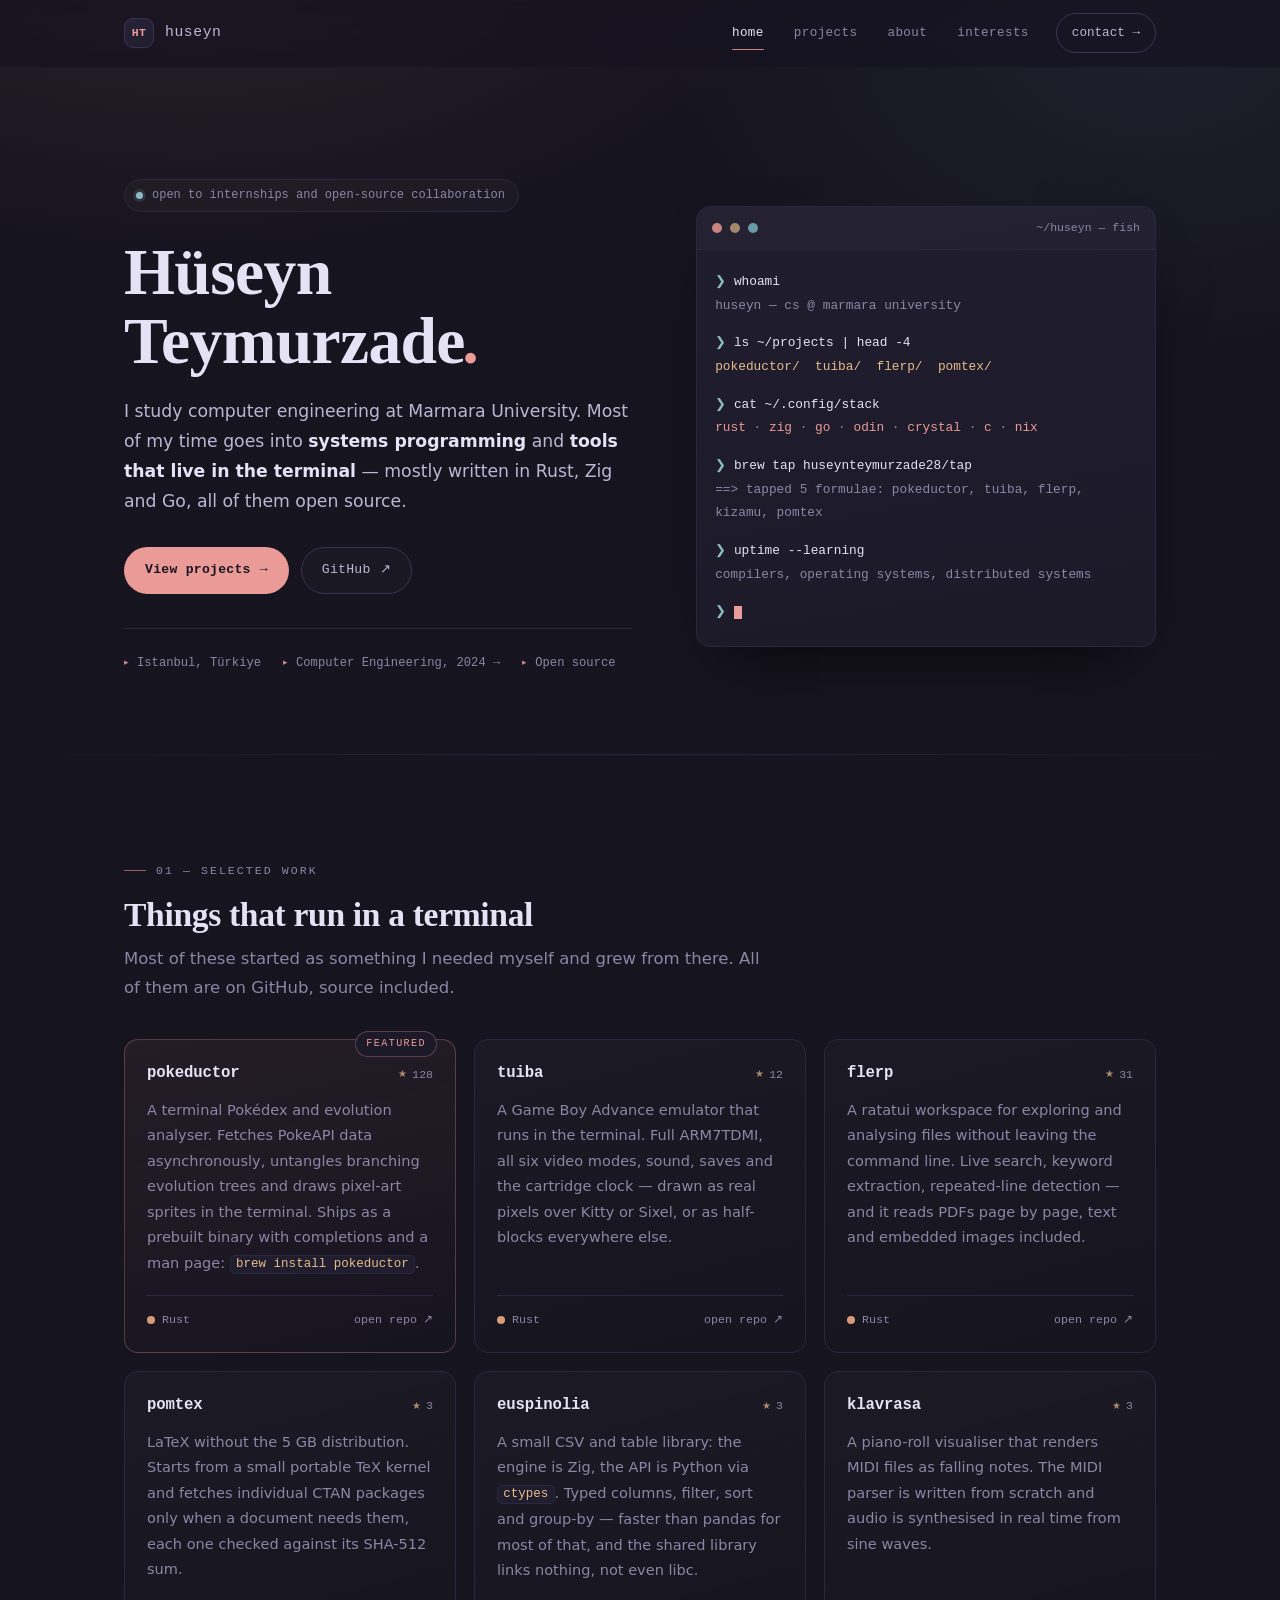
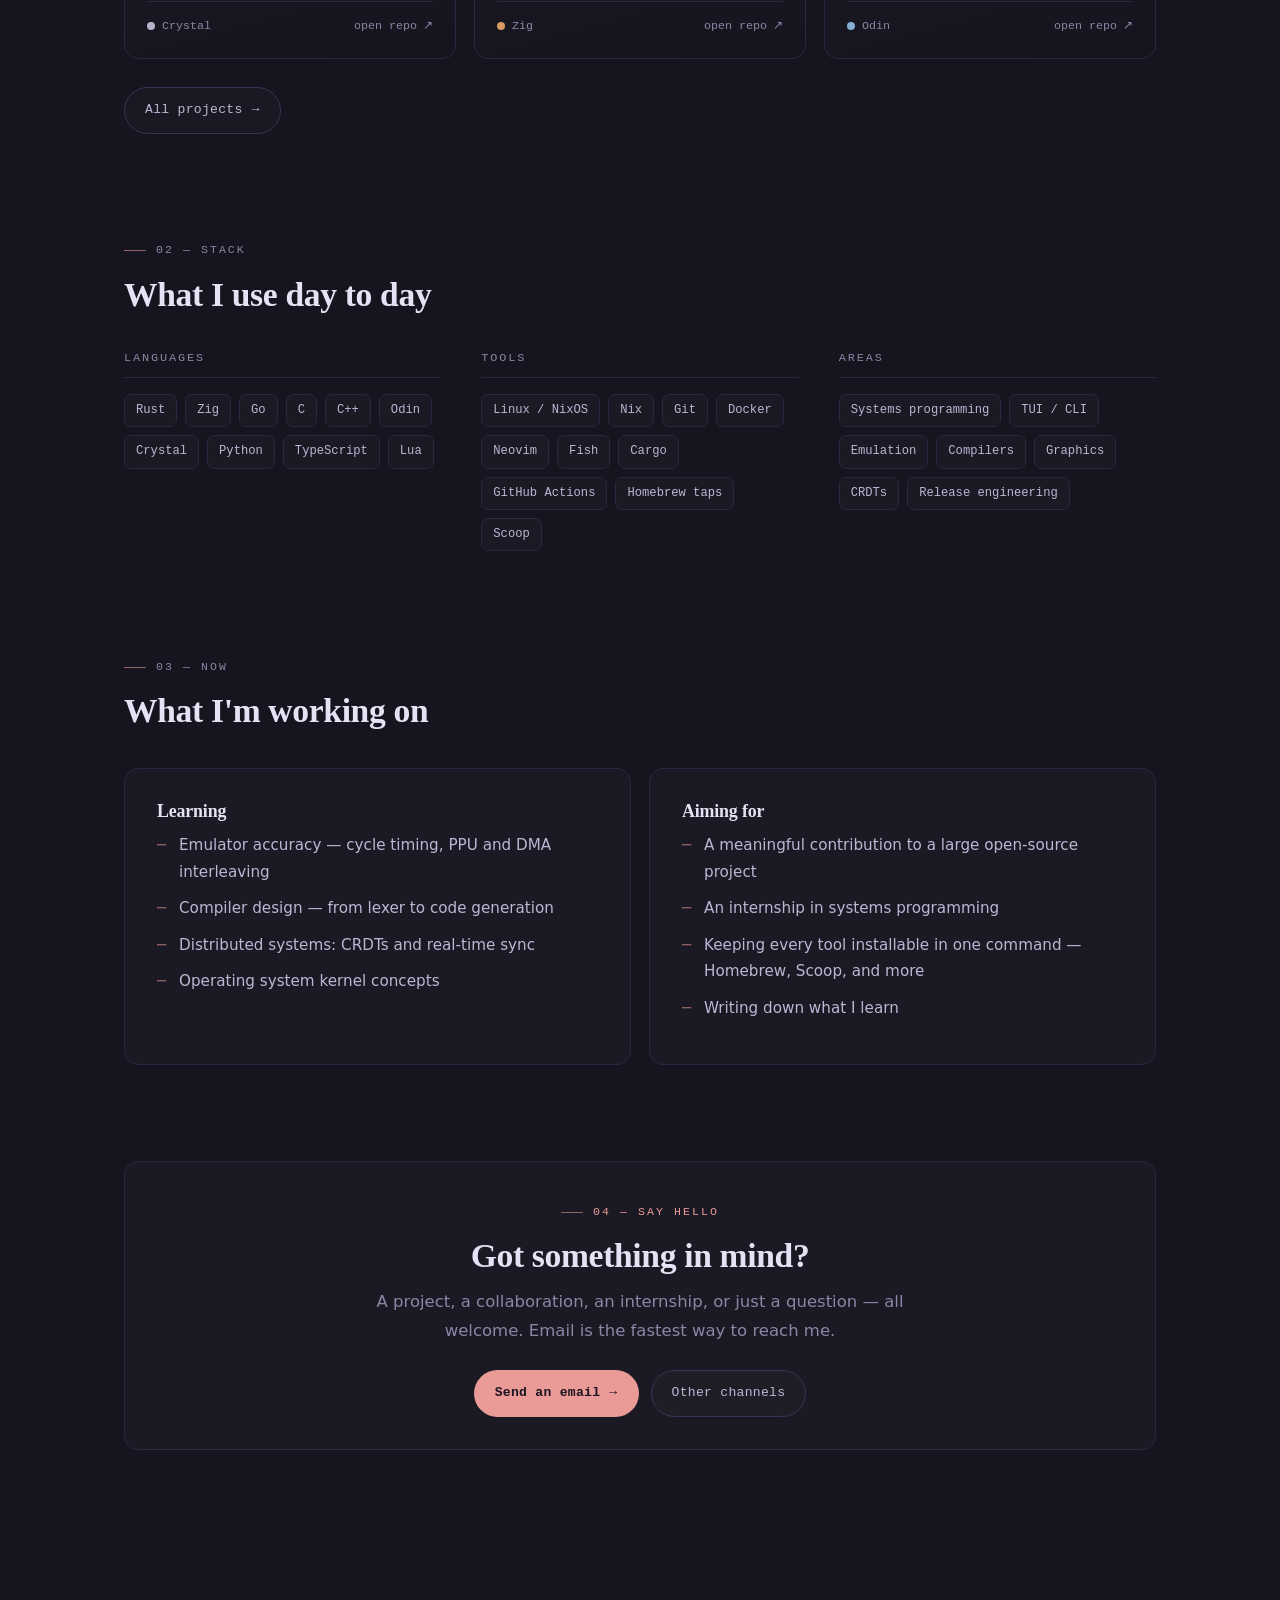
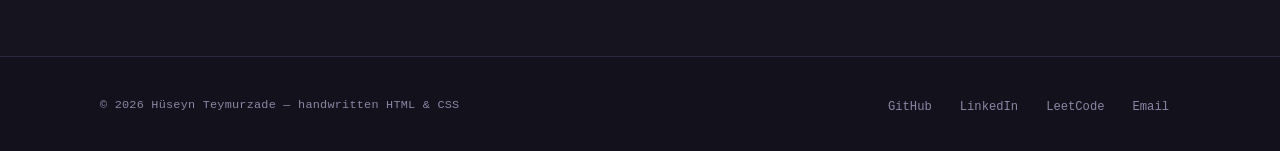
==== commit 01d7f793: "refresh: update projects and stars, add tuiba/pomtex/euspinolia/Weavedraw, live star counts, fix des" ====
--- a/index.html
+++ b/index.html
@@ -89,11 +89,15 @@
                         </div>
                         <div class="row">
                             <span class="prompt">❯</span> <span class="cmd">ls ~/projects | head -4</span>
-                            <span class="out"><b>flerp/</b>&nbsp; <b>yoinky/</b>&nbsp; <b>kizamu/</b>&nbsp; <b>cosmocli/</b></span>
+                            <span class="out"><b>pokeductor/</b>&nbsp; <b>tuiba/</b>&nbsp; <b>flerp/</b>&nbsp; <b>pomtex/</b></span>
                         </div>
                         <div class="row">
                             <span class="prompt">❯</span> <span class="cmd">cat ~/.config/stack</span>
-                            <span class="out"><i>rust</i> · <i>zig</i> · <i>go</i> · <i>odin</i> · <i>c</i> · <i>python</i> · <i>nix</i></span>
+                            <span class="out"><i>rust</i> · <i>zig</i> · <i>go</i> · <i>odin</i> · <i>crystal</i> · <i>c</i> · <i>nix</i></span>
+                        </div>
+                        <div class="row">
+                            <span class="prompt">❯</span> <span class="cmd">brew tap huseynteymurzade28/tap</span>
+                            <span class="out">==&gt; tapped 5 formulae: pokeductor, tuiba, flerp, kizamu, pomtex</span>
                         </div>
                         <div class="row">
                             <span class="prompt">❯</span> <span class="cmd">uptime --learning</span>
@@ -126,8 +130,44 @@
                     <article class="project project-featured reveal">
                         <span class="tag">featured</span>
                         <div class="project-top">
+                            <h3><a href="https://github.com/Huseynteymurzade28/pokeductor" target="_blank" rel="noopener">pokeductor</a></h3>
+                            <span class="stars">128</span>
+                        </div>
+                        <p>
+                            A terminal Pokédex and evolution analyser. Fetches PokeAPI data asynchronously,
+                            untangles branching evolution trees and draws pixel-art sprites in the terminal.
+                            Ships as a prebuilt binary with completions and a man page: <code>brew install pokeductor</code>.
+                        </p>
+                        <div class="project-foot">
+                            <span class="lang lang-rust">Rust</span>
+                            <a class="project-link" href="https://github.com/Huseynteymurzade28/pokeductor" target="_blank" rel="noopener">
+                                open repo <span class="arrow" aria-hidden="true">↗</span>
+                            </a>
+                        </div>
+                    </article>
+
+                    <article class="project reveal">
+                        <div class="project-top">
+                            <h3><a href="https://github.com/Huseynteymurzade28/tuiba" target="_blank" rel="noopener">tuiba</a></h3>
+                            <span class="stars">12</span>
+                        </div>
+                        <p>
+                            A Game Boy Advance emulator that runs in the terminal. Full ARM7TDMI, all six
+                            video modes, sound, saves and the cartridge clock — drawn as real pixels over
+                            Kitty or Sixel, or as half-blocks everywhere else.
+                        </p>
+                        <div class="project-foot">
+                            <span class="lang lang-rust">Rust</span>
+                            <a class="project-link" href="https://github.com/Huseynteymurzade28/tuiba" target="_blank" rel="noopener">
+                                open repo <span class="arrow" aria-hidden="true">↗</span>
+                            </a>
+                        </div>
+                    </article>
+
+                    <article class="project reveal">
+                        <div class="project-top">
                             <h3><a href="https://github.com/Huseynteymurzade28/flerp" target="_blank" rel="noopener">flerp</a></h3>
-                            <span class="stars">23</span>
+                            <span class="stars">31</span>
                         </div>
                         <p>
                             A ratatui workspace for exploring and analysing files without leaving the
@@ -144,69 +184,35 @@
 
                     <article class="project reveal">
                         <div class="project-top">
-                            <h3><a href="https://github.com/Huseynteymurzade28/Yoinky" target="_blank" rel="noopener">Yoinky</a></h3>
-                            <span class="stars">8</span>
-                        </div>
-                        <p>
-                            A Linux system monitor. Live CPU, memory and network sparklines, a per-core
-                            histogram and <code>Overview · Processes · Devices · I/O</code> tabs — a real
-                            dashboard rather than a static snapshot.
-                        </p>
-                        <div class="project-foot">
-                            <span class="lang lang-rust">Rust</span>
-                            <a class="project-link" href="https://github.com/Huseynteymurzade28/Yoinky" target="_blank" rel="noopener">
-                                open repo <span class="arrow" aria-hidden="true">↗</span>
-                            </a>
-                        </div>
-                    </article>
-
-                    <article class="project reveal">
-                        <div class="project-top">
-                            <h3><a href="https://github.com/Huseynteymurzade28/memflex" target="_blank" rel="noopener">memflex</a></h3>
-                            <span class="stars">6</span>
-                        </div>
-                        <p>
-                            My own dynamic memory manager built on <code>sbrk</code>. First-fit, best-fit
-                            and worst-fit strategies, fragmentation handling, and a benchmark suite that
-                            puts them side by side.
-                        </p>
-                        <div class="project-foot">
-                            <span class="lang lang-c">C</span>
-                            <a class="project-link" href="https://github.com/Huseynteymurzade28/memflex" target="_blank" rel="noopener">
-                                open repo <span class="arrow" aria-hidden="true">↗</span>
-                            </a>
-                        </div>
-                    </article>
-
-                    <article class="project reveal">
-                        <div class="project-top">
-                            <h3><a href="https://github.com/Huseynteymurzade28/Kizamu" target="_blank" rel="noopener">Kizamu</a></h3>
-                            <span class="stars">4</span>
-                        </div>
-                        <p>
-                            A terminal typing trainer written in Zig. The name comes from 刻む — to carve.
-                            Measures WPM and accuracy behind a clean interface, aiming for zero dependencies.
+                            <h3><a href="https://github.com/Huseynteymurzade28/pomtex" target="_blank" rel="noopener">pomtex</a></h3>
+                            <span class="stars">3</span>
+                        </div>
+                        <p>
+                            LaTeX without the 5 GB distribution. Starts from a small portable TeX kernel
+                            and fetches individual CTAN packages only when a document needs them,
+                            each one checked against its SHA-512 sum.
+                        </p>
+                        <div class="project-foot">
+                            <span class="lang lang-crystal">Crystal</span>
+                            <a class="project-link" href="https://github.com/Huseynteymurzade28/pomtex" target="_blank" rel="noopener">
+                                open repo <span class="arrow" aria-hidden="true">↗</span>
+                            </a>
+                        </div>
+                    </article>
+
+                    <article class="project reveal">
+                        <div class="project-top">
+                            <h3><a href="https://github.com/Huseynteymurzade28/euspinolia" target="_blank" rel="noopener">euspinolia</a></h3>
+                            <span class="stars">3</span>
+                        </div>
+                        <p>
+                            A small CSV and table library: the engine is Zig, the API is Python via
+                            <code>ctypes</code>. Typed columns, filter, sort and group-by — faster than
+                            pandas for most of that, and the shared library links nothing, not even libc.
                         </p>
                         <div class="project-foot">
                             <span class="lang lang-zig">Zig</span>
-                            <a class="project-link" href="https://github.com/Huseynteymurzade28/Kizamu" target="_blank" rel="noopener">
-                                open repo <span class="arrow" aria-hidden="true">↗</span>
-                            </a>
-                        </div>
-                    </article>
-
-                    <article class="project reveal">
-                        <div class="project-top">
-                            <h3><a href="https://github.com/Huseynteymurzade28/cbbox" target="_blank" rel="noopener">cbbox</a></h3>
-                            <span class="stars">5</span>
-                        </div>
-                        <p>
-                            A CHIP-8 interpreter rendering through SDL2. I wrote it to build the
-                            fundamentals of emulation end to end — opcode decoding, timers, memory map.
-                        </p>
-                        <div class="project-foot">
-                            <span class="lang lang-rust">Rust</span>
-                            <a class="project-link" href="https://github.com/Huseynteymurzade28/cbbox" target="_blank" rel="noopener">
+                            <a class="project-link" href="https://github.com/Huseynteymurzade28/euspinolia" target="_blank" rel="noopener">
                                 open repo <span class="arrow" aria-hidden="true">↗</span>
                             </a>
                         </div>
@@ -252,7 +258,7 @@
                         <h3>Languages</h3>
                         <ul class="pills">
                             <li>Rust</li><li>Zig</li><li>Go</li><li>C</li><li>C++</li>
-                            <li>Odin</li><li>Python</li><li>TypeScript</li><li>Lua</li><li>C#</li>
+                            <li>Odin</li><li>Crystal</li><li>Python</li><li>TypeScript</li><li>Lua</li>
                         </ul>
                     </div>
 
@@ -260,7 +266,8 @@
                         <h3>Tools</h3>
                         <ul class="pills">
                             <li>Linux / NixOS</li><li>Nix</li><li>Git</li><li>Docker</li>
-                            <li>Neovim</li><li>Fish</li><li>Cargo</li><li>Make</li>
+                            <li>Neovim</li><li>Fish</li><li>Cargo</li><li>GitHub Actions</li>
+                            <li>Homebrew taps</li><li>Scoop</li>
                         </ul>
                     </div>
 
@@ -268,7 +275,8 @@
                         <h3>Areas</h3>
                         <ul class="pills">
                             <li>Systems programming</li><li>TUI / CLI</li><li>Emulation</li>
-                            <li>Compilers</li><li>Graphics</li><li>Data structures</li>
+                            <li>Compilers</li><li>Graphics</li><li>CRDTs</li>
+                            <li>Release engineering</li>
                         </ul>
                     </div>
                 </div>
@@ -287,10 +295,10 @@
                     <div class="panel reveal">
                         <h3>Learning</h3>
                         <ul class="list-clean">
+                            <li>Emulator accuracy — cycle timing, PPU and DMA interleaving</li>
                             <li>Compiler design — from lexer to code generation</li>
+                            <li>Distributed systems: CRDTs and real-time sync</li>
                             <li>Operating system kernel concepts</li>
-                            <li>Distributed systems and concurrency models</li>
-                            <li>The functional programming paradigm</li>
                         </ul>
                     </div>
 
@@ -299,7 +307,7 @@
                         <ul class="list-clean">
                             <li>A meaningful contribution to a large open-source project</li>
                             <li>An internship in systems programming</li>
-                            <li>Packaging and distributing the tools I write</li>
+                            <li>Keeping every tool installable in one command — Homebrew, Scoop, and more</li>
                             <li>Writing down what I learn</li>
                         </ul>
                     </div>
--- a/style.css
+++ b/style.css
@@ -248,6 +248,12 @@
 .brand-name { color: var(--text-2); }
 .brand:hover .brand-name { color: var(--text); }
 
+.nav-menu {
+    display: flex;
+    align-items: center;
+    gap: 14px;
+}
+
 .nav-links {
     display: flex;
     align-items: center;
@@ -636,6 +642,7 @@
 .lang-odin   { --dot: #86b0d6; }
 .lang-lua    { --dot: #8f9fd6; }
 .lang-svelte { --dot: #d68a6a; }
+.lang-crystal { --dot: #b8b2cc; }
 .lang-nix    { --dot: #7fa8d1; }
 .lang-js     { --dot: #ccc078; }
 
